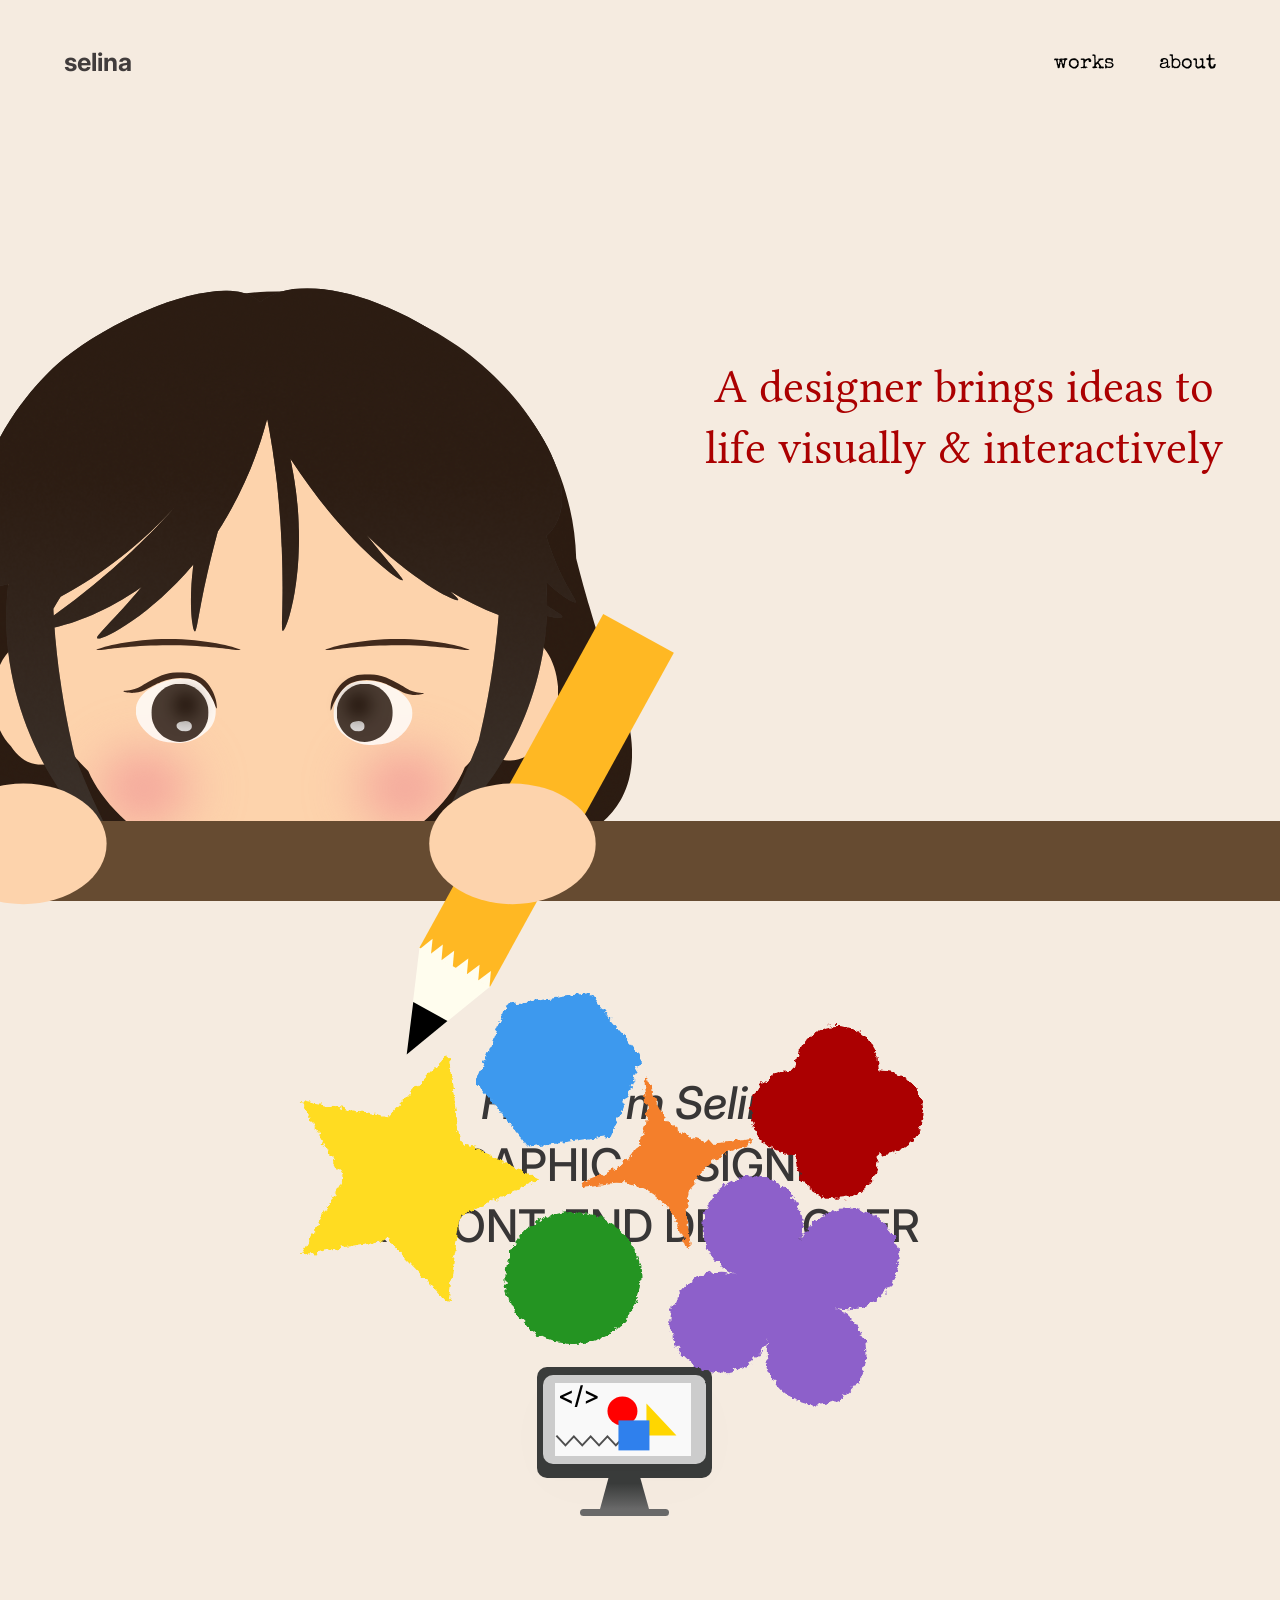
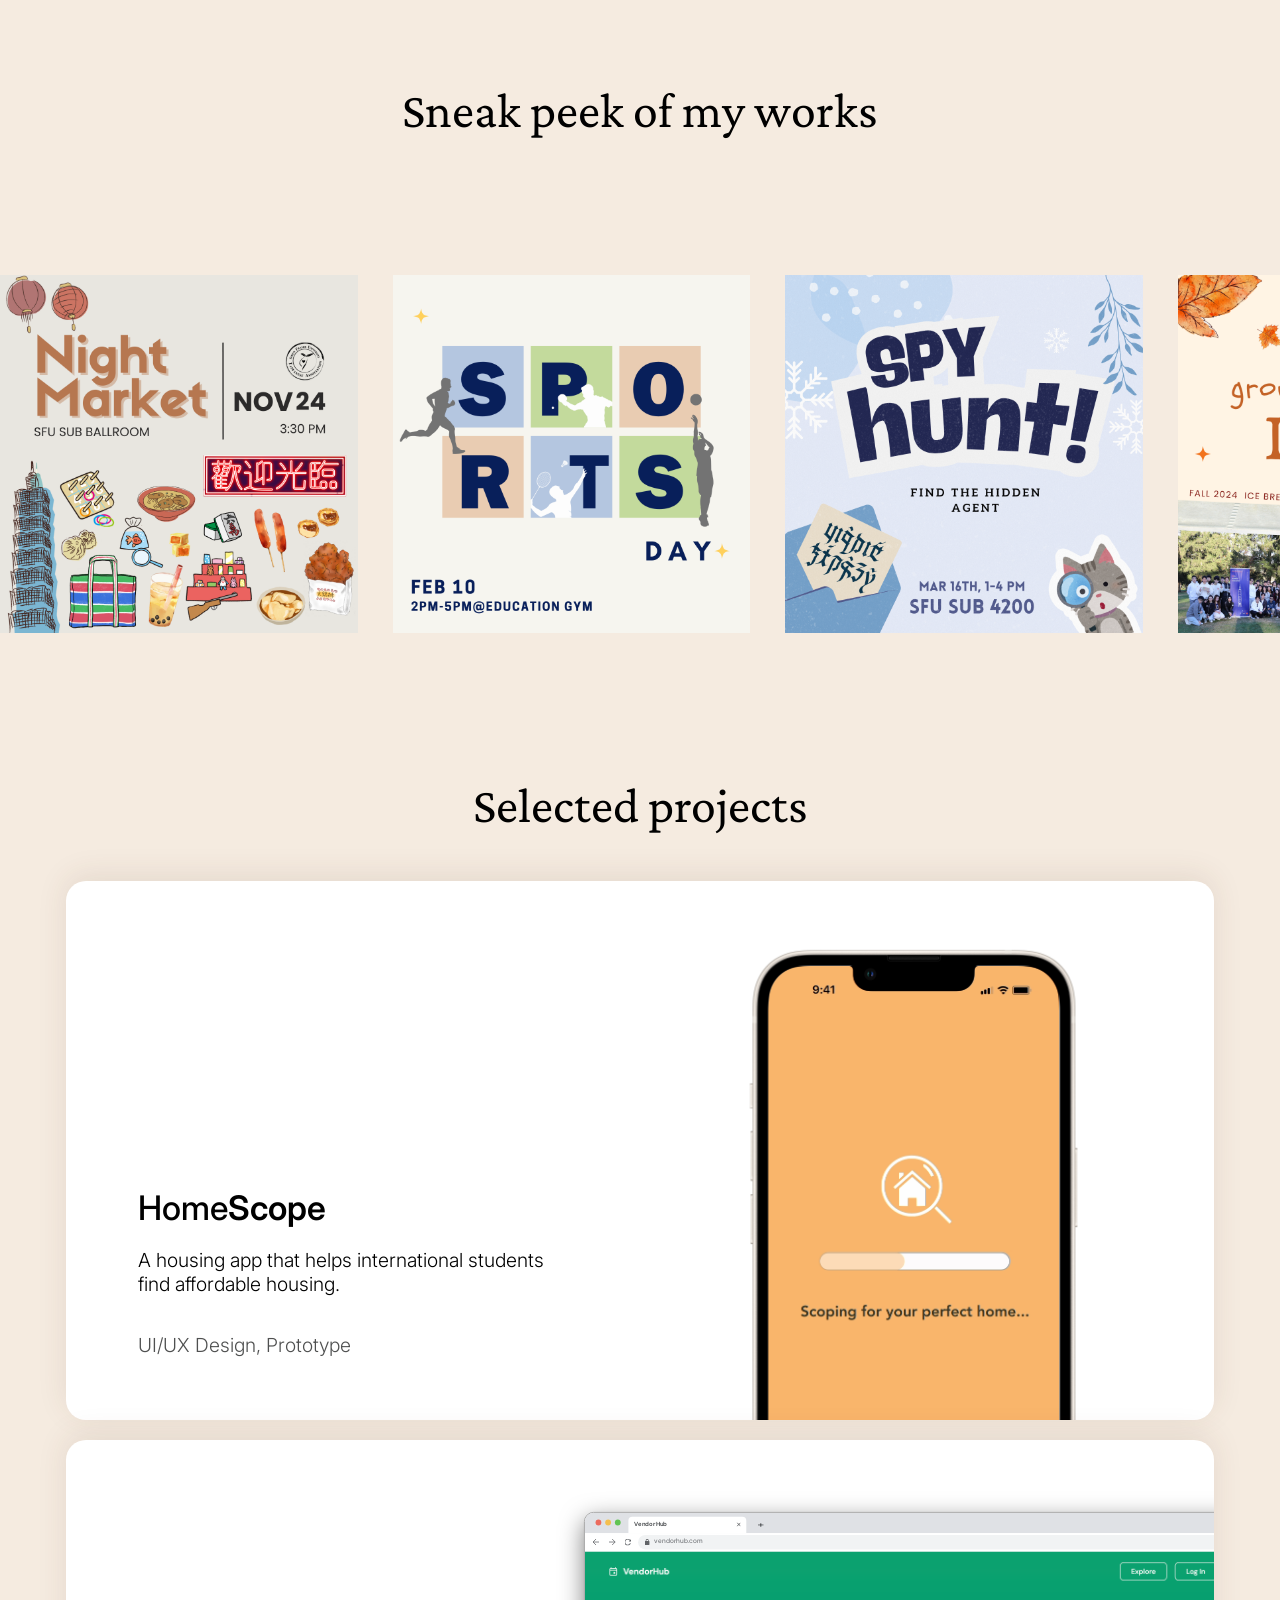
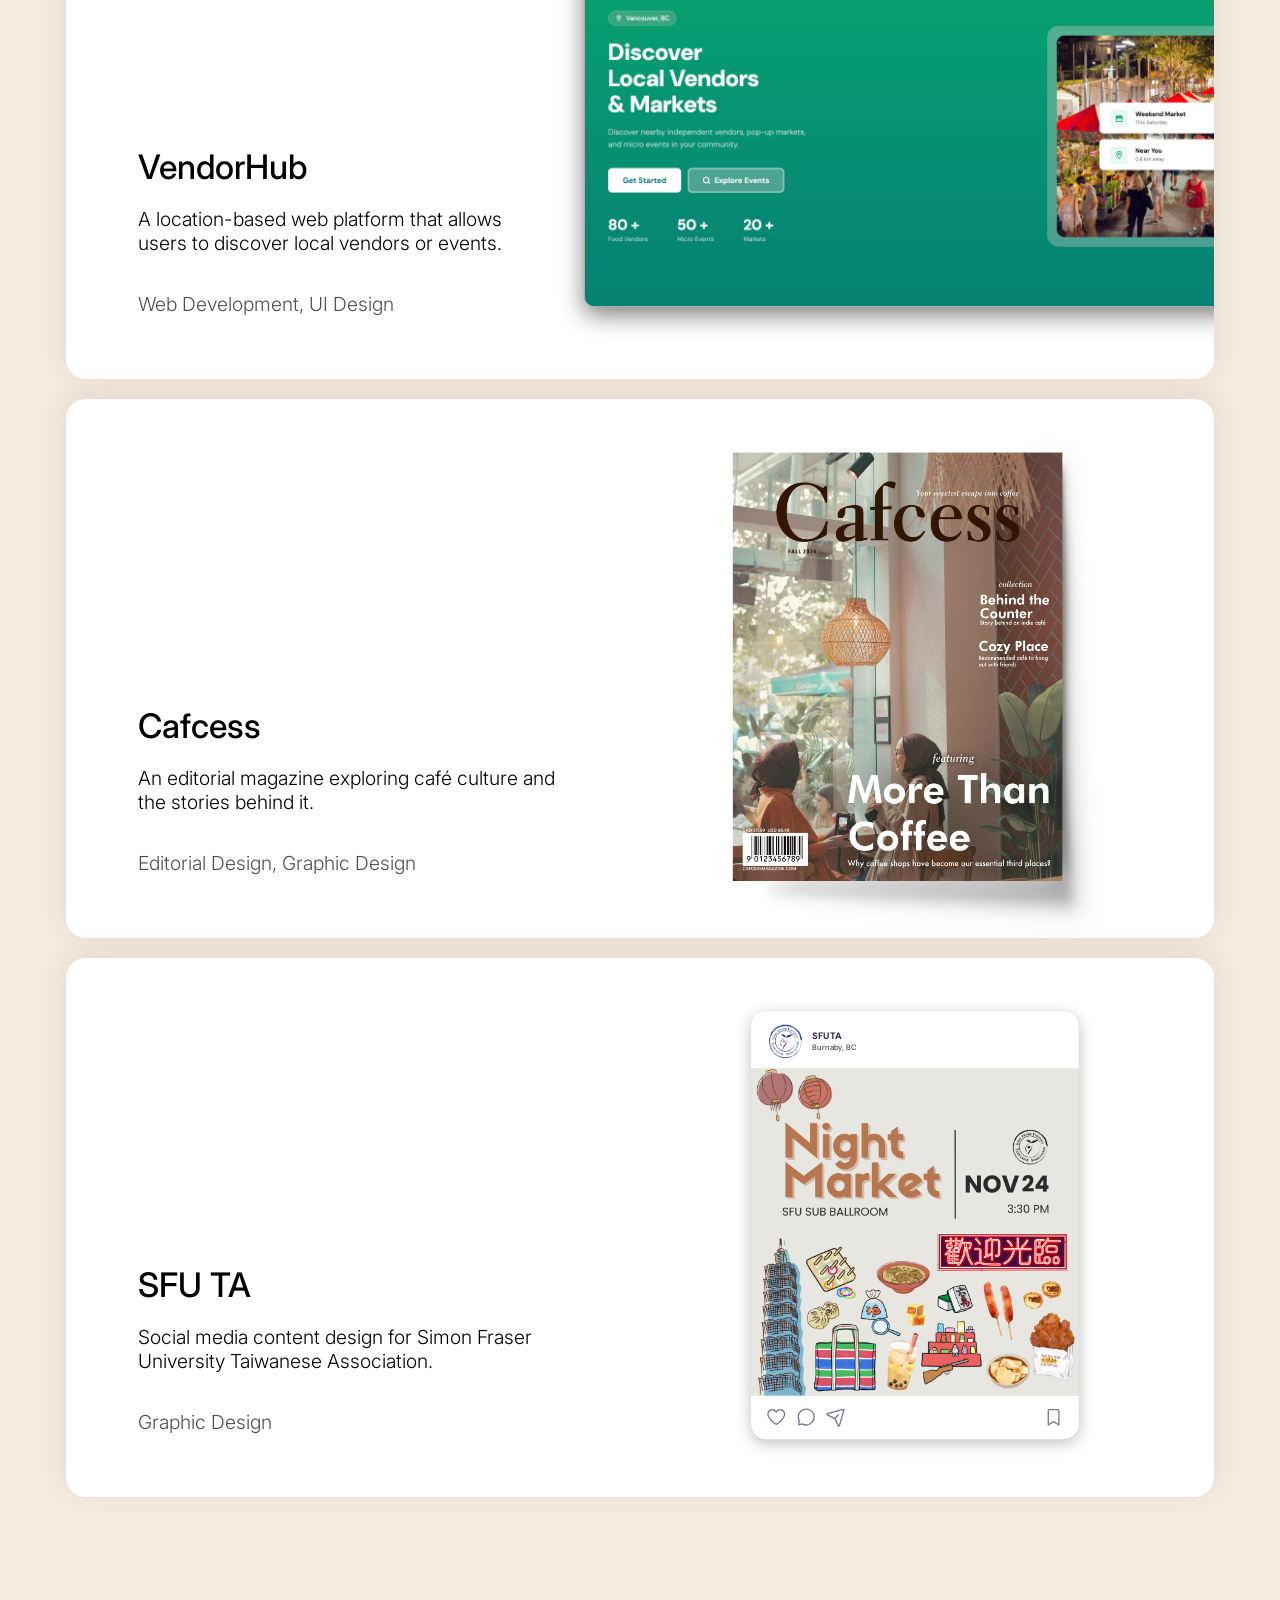
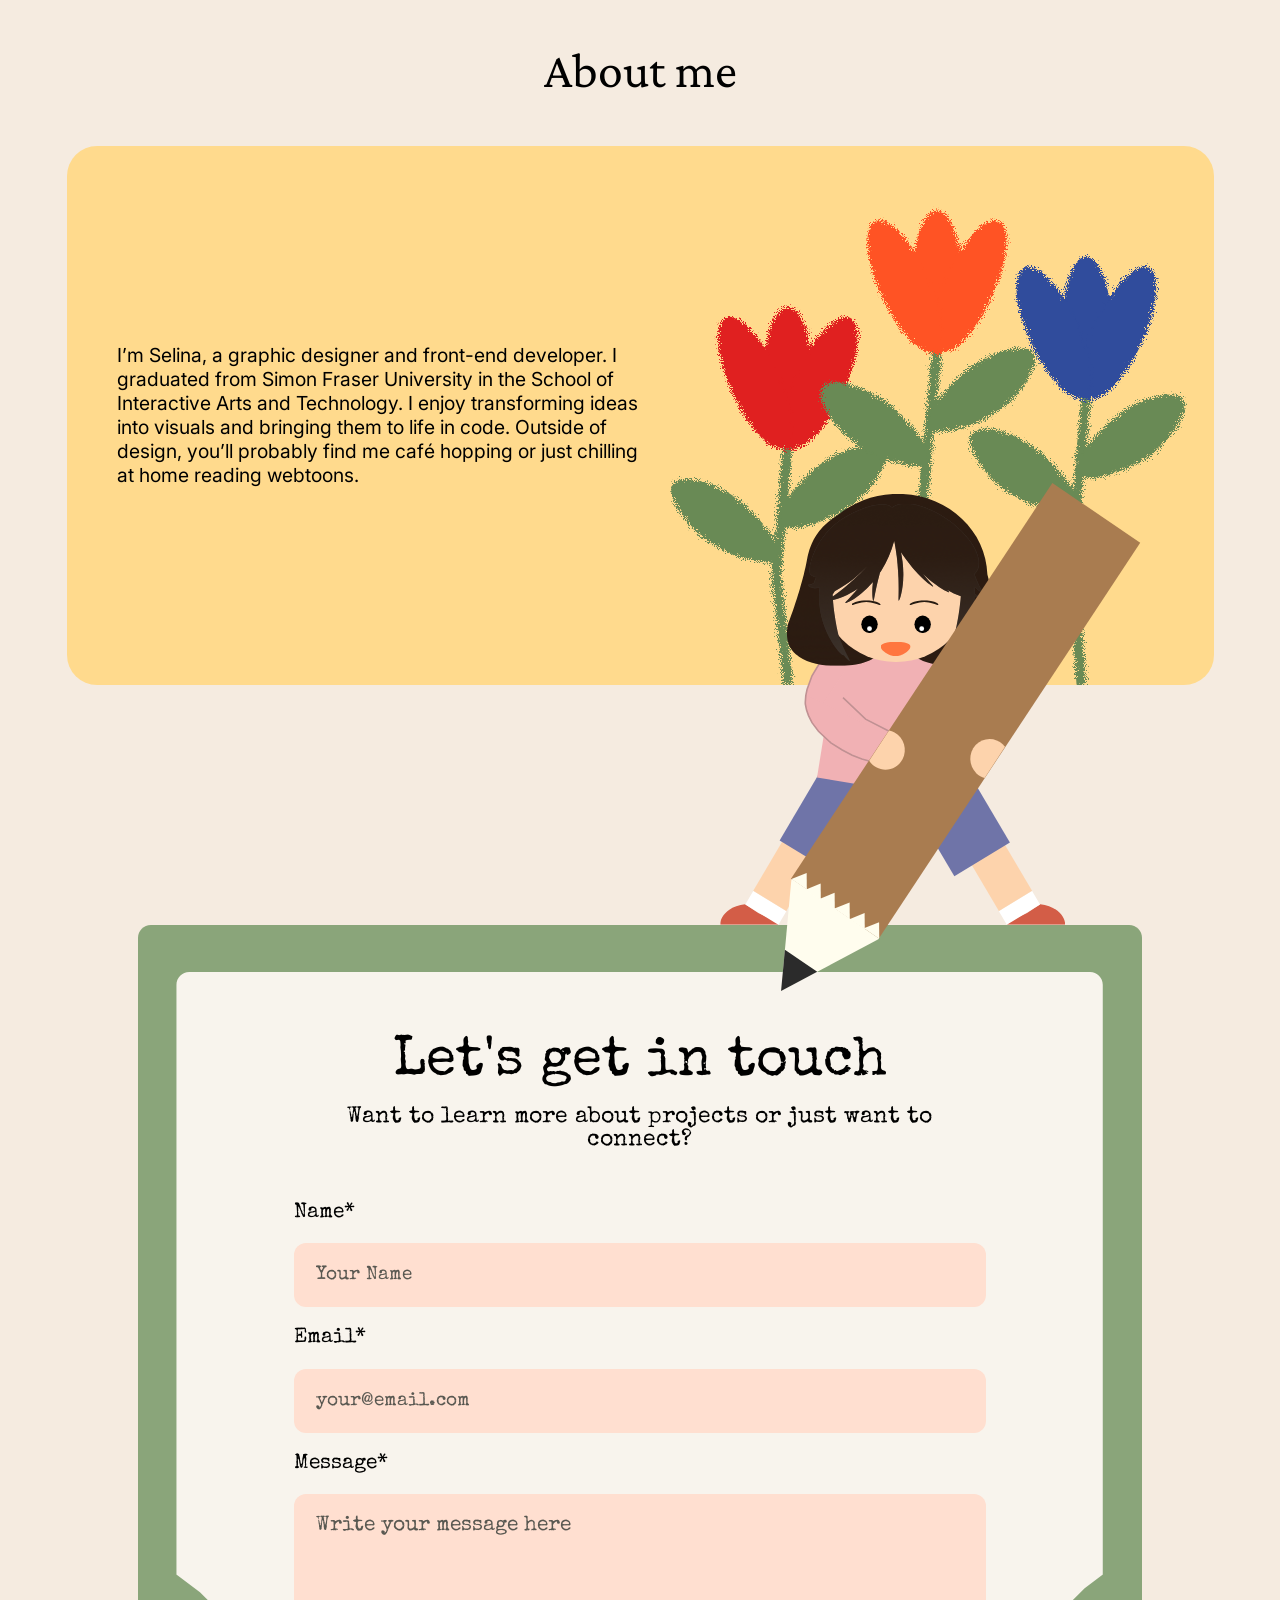
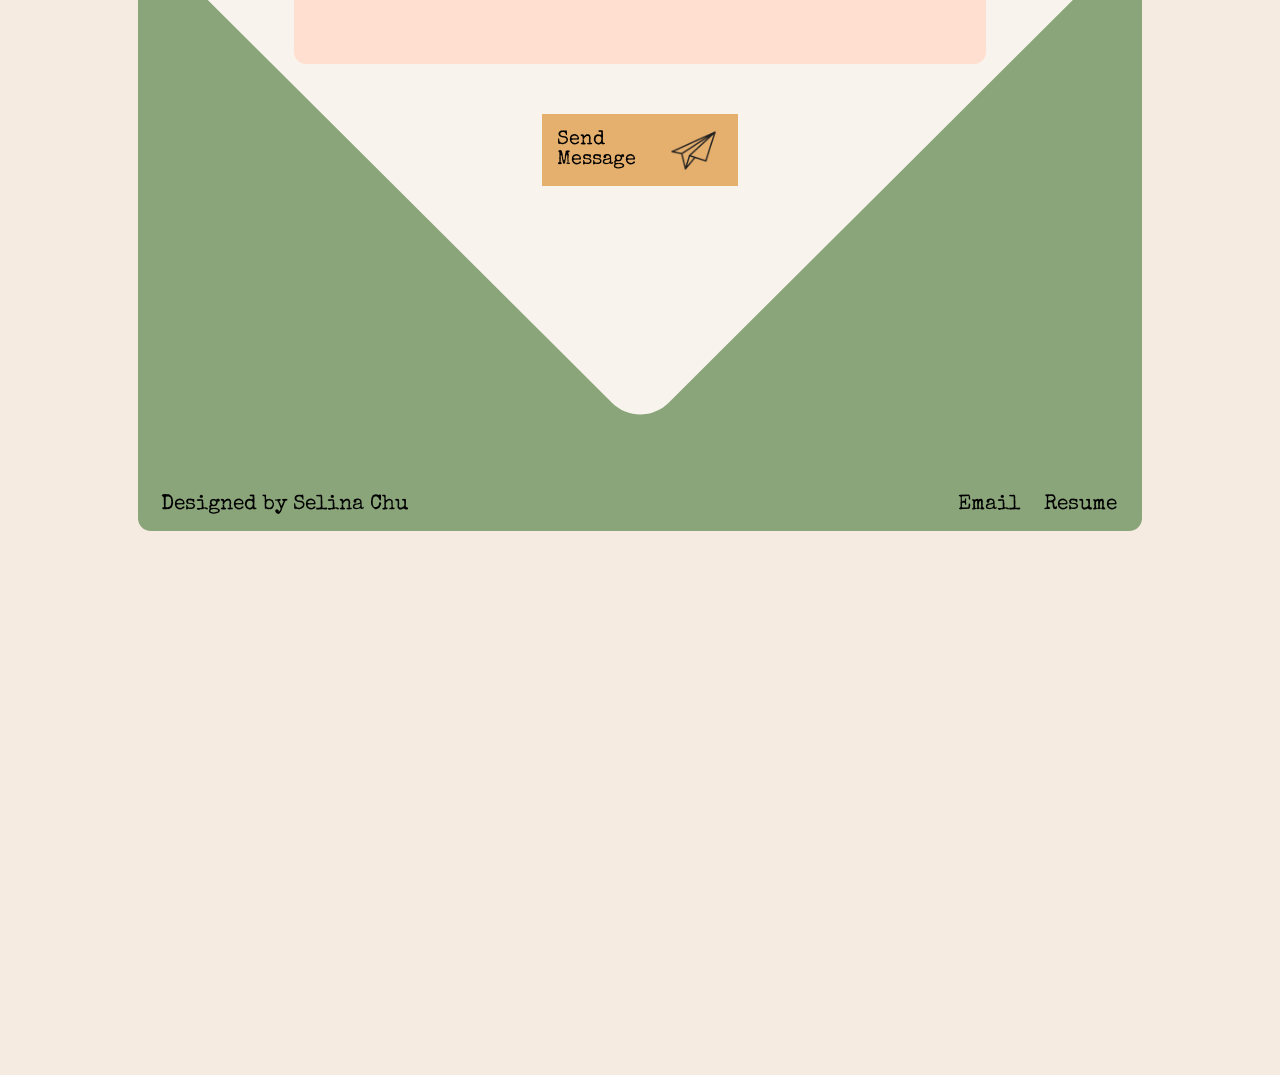
==== index.html @ 7a07f770 "Add portfolio site Co-Authored-By: Claude Opus 5.5 <noreply@anthropic.com>" ====
<!doctype html>
<html lang="en">
  <head>
    <meta charset="UTF-8" />
    <meta name="viewport" content="width=device-width, initial-scale=1" />
    <title>Selina Chu</title>
    <meta name="description" content="Portfolio of Selina Chu" />
    <link rel="preconnect" href="https://fonts.googleapis.com" />
    <link rel="preconnect" href="https://fonts.gstatic.com" crossorigin />
    <link
      href="https://fonts.googleapis.com/css2?family=Crimson+Pro:wght@400&family=DM+Sans:opsz,wght@9..40,400;9..40,600;9..40,700&family=Inter:ital,wght@0,300;0,400;0,500;0,600;0,700;0,900;1,500&family=Libertinus+Serif&family=Special+Elite&display=swap"
      rel="stylesheet"
    />
    <link rel="stylesheet" href="styles.css" />
  </head>
  <body>
    <!-- Phone menu sheet (opened by the hamburger in the header) -->
    <div
      class="menu-sheet"
      id="menu-sheet"
      role="dialog"
      aria-modal="true"
      aria-label="Menu"
    >
      <div class="menu-top">
        <a class="menu-logo" href="#home">selina</a>
        <button type="button" class="menu-close" aria-label="Close menu">
          <span></span><span></span>
        </button>
      </div>
      <nav class="menu-links" aria-label="Menu">
        <a href="#work">works</a>
        <a href="#about">about</a>
      </nav>
    </div>
    <div class="page page--bleed">
      <!-- ============ HERO ============ -->
      <section id="home" class="hero">
        <header class="site-header">
          <div class="site-header-inner">
            <a class="logo" href="#home">selina</a>
            <nav class="nav" aria-label="Primary">
              <a href="#work">works</a>
              <a href="#about">about</a>
            </nav>
            <!-- phones: hamburger → menu sheet (#menu-sheet) -->
            <button
              type="button"
              class="menu-btn"
              aria-label="Open menu"
              aria-expanded="false"
              aria-controls="menu-sheet"
            >
              <span></span><span></span><span></span>
            </button>
          </div>
        </header>

        <h1 class="hero-title">
          A designer brings ideas to life visually & interactively
        </h1>

        <!-- Hero section -->
        <div class="hero-art" aria-hidden="true">
          <!-- Girl-head (behind the table) -->
          <div class="hero-layer">
            <div class="hero-frame">
              <div class="L" style="inset: 31.59% 46.01% -1.21% -0.03%">
                <img
                  class="fill"
                  src="assets/svg/hero-hair-textured.svg"
                  alt=""
                />
              </div>
              <div class="L" style="inset: 73.59% 51.5% 11.06% 41.89%">
                <img class="fill" src="assets/svg/hero-right-ear.svg" alt="" />
              </div>
              <div class="L" style="inset: 74.17% 87.38% 10.49% 6.01%">
                <img class="fill" src="assets/svg/hero-left-ear.svg" alt="" />
              </div>
              <div class="L" style="inset: 34.28% 52.74% -3.32% 7.13%">
                <img class="fill" src="assets/svg/hero-face-blush.svg" alt="" />
              </div>
              <div class="L" style="inset: 31.24% 50.2% 1.04% 4.12%">
                <img
                  class="fill"
                  src="assets/svg/hero-bang-textured.svg"
                  alt=""
                />
              </div>
              <!-- Eyes -->
              <div class="L" style="inset: 79.11% 62.48% 12.98% 31.55%">
                <img class="fill" src="assets/svg/hero-eye-v0.svg" alt="" />
              </div>
              <div class="L" style="inset: 78.87% 77.28% 13.22% 16.75%">
                <img class="fill" src="assets/svg/hero-eye-v1.svg" alt="" />
              </div>
              <div class="L" style="inset: 74.07% 75.4% 24.56% 13.74%">
                <img class="fill" src="assets/svg/hero-eye-v2.svg" alt="" />
              </div>
              <div class="L" style="inset: 74.05% 58.19% 24.58% 30.95%">
                <img class="fill" src="assets/svg/hero-eye-v3.svg" alt="" />
              </div>
              <div class="L" style="inset: 78.38% 61.65% 17.2% 31.36%">
                <img class="fill" src="assets/svg/hero-eye-v4.svg" alt="" />
              </div>
              <div class="L" style="inset: 79.54% 63.93% 13.36% 31.83%">
                <img class="fill" src="assets/svg/hero-eye-v5.svg" alt="" />
              </div>
              <div class="L" style="inset: 79.54% 77.82% 13.36% 17.93%">
                <img class="fill" src="assets/svg/hero-eye-v6.svg" alt="" />
              </div>
              <div class="L" style="inset: 84.18% 79.06% 14.59% 19.81%">
                <img class="fill" src="assets/svg/hero-eye-v7.svg" alt="" />
              </div>
              <div class="L" style="inset: 84.18% 66.04% 14.59% 32.82%">
                <img class="fill" src="assets/svg/hero-eye-v8.svg" alt="" />
              </div>
              <div class="L" style="inset: 66.96% 57.25% 2.66% 24.17%">
                <img
                  class="fill"
                  src="assets/img/hero-eye-right-rect.png"
                  alt=""
                />
              </div>
              <div class="L" style="inset: 66.96% 70.25% 2.66% 11.16%">
                <img
                  class="fill"
                  src="assets/img/hero-eye-left-rect.png"
                  alt=""
                />
              </div>
              <div class="L" style="inset: 78.18% 77.2% 17.4% 15.81%">
                <img class="fill" src="assets/svg/hero-eye-v9.svg" alt="" />
              </div>
            </div>
          </div>
          <!-- Table: always full screen width -->
          <div class="hero-table-bar"></div>
          <!-- Hands + pencil (in front of the table, locked to the girl) -->
          <div class="hero-layer">
            <div class="hero-frame">
              <div class="L hero-hands">
                <img
                  class="fill"
                  src="assets/svg/hero-hands-pencil.svg"
                  alt=""
                />
              </div>
            </div>
          </div>
        </div>
      </section>

      <!-- ============ BIO ============ -->
      <section class="bio" aria-label="Introduction">
        <div class="bio-stage">
          <div class="L bio-computer">
            <img src="assets/svg/computer.svg" alt="" />
          </div>
          <h2 class="bio-text">
            <span class="bio-hello">Hello! I'm Selina</span>
            <!-- <span class="bio-line"
              >I am a <span class="uc">Graphic Designer</span></span
            > -->
            <span class="uc">Graphic Designer</span>
            <span class="bio-line"
              >&amp; <span class="uc">Front-end Developer</span></span
            >
          </h2>
          <div class="L bio-right" data-drift="right" aria-hidden="true">
            <img
              class="fill float-b"
              src="assets/svg/bio-right-shape.svg"
              alt=""
            />
          </div>
          <div class="L bio-left" data-drift="left" aria-hidden="true">
            <img class="float-a" src="assets/svg/bio-left-shape.svg" alt="" />
          </div>
        </div>
      </section>

      <!-- ============ SNEAK PEAK ============ -->
      <section class="sneak" aria-labelledby="sneak-title">
        <h2 id="sneak-title" class="section-title">Sneak peek of my works</h2>
        <div class="marquee">
          <div class="marquee-track">
            <ul class="marquee-group">
              <li>
                <img
                  src="assets/img/night-market.png"
                  alt="Night Market poster"
                />
              </li>
              <li>
                <img src="assets/img/sports-day.png" alt="Sports Day poster" />
              </li>
              <li>
                <img
                  src="assets/img/winter-scavenger-hunt.png"
                  alt="Winter Scavenger Hunt poster"
                />
              </li>
              <li><img src="assets/img/group-post.png" alt="Group post" /></li>
              <li><img src="assets/img/ib-recap.png" alt="IB Recap post" /></li>
              <li class="tall">
                <img src="assets/img/picnic-day.png" alt="Picnic Day poster" />
              </li>
            </ul>
            <ul class="marquee-group" aria-hidden="true">
              <li><img src="assets/img/night-market.png" alt="" /></li>
              <li><img src="assets/img/sports-day.png" alt="" /></li>
              <li><img src="assets/img/winter-scavenger-hunt.png" alt="" /></li>
              <li><img src="assets/img/group-post.png" alt="" /></li>
              <li><img src="assets/img/ib-recap.png" alt="" /></li>
              <li class="tall">
                <img src="assets/img/picnic-day.png" alt="" />
              </li>
            </ul>
          </div>
        </div>
      </section>
    </div>
    <div class="page">
      <!-- ============ SELECTED PROJECTS ============ -->
      <section id="work" class="selected" aria-labelledby="work-title">
        <div class="project-stack">
          <!-- The heading sits on top of the first card and moves with it: when the
           first card stops in the middle of the screen the heading stays right
           above it, then the 2nd–4th cards slide up over the first card. -->
          <div class="project-first">
            <h2 id="work-title" class="section-title">Selected projects</h2>

            <!-- HomeScope -->
            <article class="project r20 is-linked">
              <a
                class="card-link"
                href="homescope.html"
                aria-label="View the HomeScope case study"
              ></a>
              <div class="stage-wrap project-visual" aria-hidden="true">
                <div class="stage" style="--fw: 1188; --fh: 558">
                  <div class="L iphone mockup">
                    <img
                      class="L iphone-screen"
                      src="assets/img/homescope-screen.png"
                      alt=""
                    />
                    <img
                      class="L iphone-frame"
                      src="assets/img/iphone-homescope.png"
                      alt=""
                    />
                  </div>
                </div>
              </div>
              <div class="project-text">
                <h3>
                  <span class="w500">Home</span><span class="w600">Scope</span>
                </h3>
                <p class="desc">
                  A housing app that helps international students find
                  affordable housing.
                </p>
                <p class="tags">UI/UX Design, Prototype</p>
              </div>
            </article>
          </div>

          <!-- VendorHub -->
          <article class="project r30 is-linked">
            <a
              class="card-link"
              href="vendorhub.html"
              aria-label="Open the VendorHub case study"
            ></a>
            <div class="stage-wrap project-visual" aria-hidden="true">
              <div class="stage" style="--fw: 1188; --fh: 558">
                <div class="L browser mockup">
                  <div class="chrome-tabbar">
                    <div class="chrome-dots">
                      <i style="background: #ec6b5e"></i
                      ><i style="background: #f4bf4f"></i
                      ><i style="background: #61c453"></i>
                    </div>
                    <div class="chrome-tab">
                      <span class="chrome-tab-title">VendorHub</span>
                      <svg
                        class="chrome-tab-x"
                        viewBox="0 0 10 10"
                        aria-hidden="true"
                      >
                        <path
                          d="M1.5 1.5l7 7M8.5 1.5l-7 7"
                          stroke="#3d4043"
                          stroke-width="1.6"
                          stroke-linecap="round"
                        />
                      </svg>
                    </div>
                    <img
                      class="chrome-plus"
                      src="assets/svg/chrome-plus.svg"
                      alt=""
                    />
                    <img
                      class="chrome-chevron"
                      src="assets/svg/chrome-chevron.svg"
                      alt=""
                    />
                  </div>
                  <div class="chrome-nav">
                    <img
                      class="ci ci-back"
                      src="assets/svg/chrome-back.svg"
                      alt=""
                    />
                    <img
                      class="ci ci-forward"
                      src="assets/svg/chrome-back.svg"
                      alt=""
                      style="transform: translateY(-50%) scaleX(-1)"
                    />
                    <img
                      class="ci ci-reload"
                      src="assets/svg/chrome-refresh.svg"
                      alt=""
                    />
                    <div class="chrome-search">
                      <img
                        class="ci ci-lock"
                        src="assets/svg/chrome-padlock.svg"
                        alt=""
                      />
                      <span class="chrome-url">vendorhub.com</span>
                      <img
                        class="ci ci-share"
                        src="assets/svg/chrome-share.svg"
                        alt=""
                      />
                      <img
                        class="ci ci-star"
                        src="assets/svg/chrome-star.svg"
                        alt=""
                      />
                    </div>
                    <img
                      class="ci ci-ext"
                      src="assets/svg/chrome-extension.svg"
                      alt=""
                    />
                    <img
                      class="ci ci-toggle"
                      src="assets/svg/chrome-toggle.svg"
                      alt=""
                    />
                    <img
                      class="ci ci-more"
                      src="assets/svg/chrome-more.svg"
                      alt=""
                    />
                  </div>
                  <div class="chrome-shadow"></div>
                  <div class="browser-screen">
                    <img src="assets/img/vendorhub-screen.png" alt="" />
                  </div>
                </div>
              </div>
            </div>
            <div class="project-text">
              <h3 class="w500">VendorHub</h3>
              <p class="desc">
                A location-based web platform that allows users to discover
                local vendors or events.
              </p>
              <p class="tags">Web Development, UI Design</p>
            </div>
          </article>

          <!-- Cafcess -->
          <article class="project r20 is-linked">
            <a
              class="card-link"
              href="cafcess.html"
              aria-label="Open the Cafcess case study"
            ></a>
            <div class="stage-wrap project-visual" aria-hidden="true">
              <div class="stage" style="--fw: 1188; --fh: 558">
                <div class="L magazine-wrap mockup">
                  <div class="magazine">
                    <img
                      class="L mag-shadow"
                      src="assets/img/cafcess-shadow.png"
                      alt=""
                    />
                    <img
                      class="L mag-body"
                      src="assets/img/cafcess-body.png"
                      alt=""
                    />
                    <div class="L mag-cover-wrap">
                      <img
                        class="mag-cover"
                        src="assets/img/cafcess-cover.png"
                        alt=""
                      />
                    </div>
                  </div>
                </div>
              </div>
            </div>
            <div class="project-text">
              <h3 class="w500">Cafcess</h3>
              <p class="desc">
                An editorial magazine exploring café culture and the stories
                behind it.
              </p>
              <p class="tags">Editorial Design, Graphic Design</p>
            </div>
          </article>

          <!-- SFU TA -->
          <article class="project r30 is-linked">
            <a
              class="card-link"
              href="sfuta.html"
              aria-label="Open the SFU TA case study"
            ></a>
            <div class="stage-wrap project-visual" aria-hidden="true">
              <div class="stage" style="--fw: 1188; --fh: 558">
                <div class="L insta mockup">
                  <div class="insta-top">
                    <img
                      class="insta-logo"
                      src="assets/img/sfuta-logo.png"
                      alt=""
                    />
                    <span class="insta-name">SFUTA</span>
                    <span class="insta-loc">Burnaby, BC</span>
                  </div>
                  <img
                    class="insta-post"
                    src="assets/img/night-market.png"
                    alt=""
                  />
                  <div class="insta-bottom">
                    <div class="insta-actions">
                      <img src="assets/svg/ig-heart.svg" alt="" />
                      <img src="assets/svg/ig-chat.svg" alt="" />
                      <img src="assets/svg/ig-send.svg" alt="" />
                    </div>
                    <img src="assets/svg/ig-bookmark.svg" alt="" />
                  </div>
                </div>
              </div>
            </div>
            <div class="project-text">
              <h3 class="w500">SFU TA</h3>
              <p class="desc">
                Social media content design for Simon Fraser University
                Taiwanese Association.
              </p>
              <p class="tags">Graphic Design</p>
            </div>
          </article>
        </div>
      </section>

      <!-- ============ ABOUT ME ============ -->
      <section id="about" class="about" aria-labelledby="about-title">
        <h2 id="about-title" class="section-title">About me</h2>
        <!-- One card at every size: the card resizes; flowers + girl are drawn on a 1187×905
         art box (card = top 558px) and scaled/anchored by JS (--as/--ax/--ay). -->
        <div class="about-block">
          <!-- yellow About me card -->
          <div class="about-card">
            <p class="about-text">
              I’m Selina, a graphic designer and front-end developer. I
              graduated from Simon Fraser University in the School of
              Interactive Arts and Technology. I enjoy transforming ideas into
              visuals and bringing them to life in code. Outside of design,
              you’ll probably find me café hopping or just chilling at home
              reading webtoons.
            </p>
            <div class="about-art" aria-hidden="true">
              <div class="flowers">
                <div
                  class="flower"
                  style="
                    width: 250.814px;
                    height: 391.673px;
                    margin-right: -96px;
                  "
                >
                  <img
                    style="inset: -1.66% 0 -1.79% 0"
                    src="assets/svg/flower-red.svg"
                    alt=""
                  />
                </div>
                <div
                  class="flower"
                  style="
                    width: 250.815px;
                    height: 491.431px;
                    margin-right: -96px;
                  "
                >
                  <img
                    style="inset: -1.32% 0 -1.37% 0"
                    src="assets/svg/flower-orange.svg"
                    alt=""
                  />
                </div>
                <div class="flower" style="width: 250.816px; height: 443.421px">
                  <img
                    style="inset: -1.47% 0 -1.54% 0"
                    src="assets/svg/flower-blue.svg"
                    alt=""
                  />
                </div>
              </div>
            </div>
          </div>
          <!-- girl w/ pencil (in front of the card, same relative position) -->
          <div class="about-art about-girl-layer" aria-hidden="true">
            <div class="girl">
              <img
                class="L"
                style="
                  left: 869.82px;
                  top: 639.02px;
                  width: 162.892px;
                  height: 166.998px;
                "
                src="assets/svg/girl-right-leg.svg"
                alt=""
              />
              <img
                class="L"
                style="
                  left: 676px;
                  top: 636.93px;
                  width: 167.319px;
                  height: 169.091px;
                "
                src="assets/svg/girl-left-leg.svg"
                alt=""
              />
              <img
                class="L"
                style="
                  left: 749.52px;
                  top: 465.81px;
                  width: 189.752px;
                  height: 201.423px;
                "
                src="assets/svg/girl-shirt.svg"
                alt=""
              />
              <!-- face -->
              <div class="L" style="inset: 39.77% 18.28% 40.56% 62.76%">
                <img
                  class="fill"
                  src="assets/svg/girl-hair-textured.svg"
                  alt=""
                />
              </div>
              <img
                class="L"
                style="left: 779px; top: 375px; width: 158px; height: 159px"
                src="assets/svg/girl-face.svg"
                alt=""
              />
              <div class="L" style="inset: 40.83% 20.14% 41.14% 64.62%">
                <img
                  class="fill"
                  src="assets/svg/girl-bang-textured.svg"
                  alt=""
                />
              </div>
              <img
                class="L"
                style="left: 812px; top: 470px; width: 90px; height: 34px"
                src="assets/svg/girl-eyes.svg"
                alt=""
              />
              <div class="L" style="inset: 56.67% 26.45% 41.67% 70.94%">
                <img class="fill" src="assets/svg/girl-mouth.svg" alt="" />
              </div>
              <!-- pencil -->
              <div
                class="L pencil-box"
                style="
                  left: 749.51px;
                  top: 349px;
                  width: 361.055px;
                  height: 471.081px;
                "
              >
                <div class="pencil-tilt"><div class="pencil-body"></div></div>
              </div>
              <div
                class="L pencil-box"
                style="
                  left: 693.52px;
                  top: 746.68px;
                  width: 154.546px;
                  height: 158.489px;
                "
              >
                <div class="pencil-tilt">
                  <img
                    style="display: block; width: 109.683px; height: 115.931px"
                    src="assets/svg/pencil-front.svg"
                    alt=""
                  />
                </div>
              </div>
              <img
                class="L"
                style="
                  left: 828.99px;
                  top: 602.43px;
                  width: 147.257px;
                  height: 53.561px;
                "
                src="assets/svg/girl-hand.svg"
                alt=""
              />
            </div>
          </div>
        </div>
      </section>

      <!-- ============ CONTACT ============ -->
      <section id="contact" class="contact" aria-labelledby="contact-title">
        <img
          class="envelope"
          src="assets/svg/envelope.svg"
          alt=""
          aria-hidden="true"
        />
        <div class="contact-inner">
          <div class="contact-head">
            <h2 id="contact-title">Let's get in touch</h2>
            <p>Want to learn more about projects or just want to connect?</p>
          </div>
          <!-- Messages are delivered to selinachu456@gmail.com via FormSubmit (formsubmit.co).
           The very first submission sends an activation email to that inbox — click "Activate Form" once. -->
          <form
            class="contact-form"
            id="contact-form"
            action="https://formsubmit.co/selinachu456@gmail.com"
            method="POST"
            novalidate
          >
            <input
              type="hidden"
              name="_subject"
              value="New message from your portfolio"
            />
            <input type="hidden" name="_template" value="table" />
            <input type="hidden" name="_captcha" value="false" />
            <input
              type="text"
              name="_honey"
              class="hp"
              tabindex="-1"
              autocomplete="off"
              aria-hidden="true"
            />
            <label for="cf-name">Name*</label>
            <input
              id="cf-name"
              name="name"
              type="text"
              placeholder="Your Name"
              autocomplete="name"
              required
            />
            <label for="cf-email">Email*</label>
            <input
              id="cf-email"
              name="email"
              type="email"
              placeholder="your@email.com"
              autocomplete="email"
              required
            />
            <label for="cf-message">Message*</label>
            <textarea
              id="cf-message"
              name="message"
              placeholder="Write your message here"
              required
            ></textarea>
            <p class="form-status" role="status" aria-live="polite"></p>
            <button type="submit" class="send-btn">
              <span>Send Message</span>
              <img src="assets/img/send-icon.png" alt="" />
            </button>
          </form>
        </div>
        <footer class="site-footer">
          <p>Designed by Selina Chu</p>
          <div class="footer-links">
            <button
              type="button"
              class="copy-email"
              data-email="selinachu456@gmail.com"
              aria-describedby="copy-tip"
            >
              Email
              <span
                class="copy-tip"
                id="copy-tip"
                role="status"
                aria-live="polite"
                >copy email</span
              >
            </button>
            <a href="#" target="_blank" rel="noopener">Resume</a>
          </div>
        </footer>
      </section>
    </div>

    <!-- ============ SHAPES BOTTOM (Matter.js physics) — full screen width ============ -->
    <section
      class="shapes-drop"
      id="shapes-drop"
      aria-label="THANKS FOR DROPPING BY!"
    >
      <p class="sr-only">THANKS FOR DROPPING BY!</p>
      <p class="thanks-static" aria-hidden="true">THANKS FOR DROPPING BY!</p>
      <img
        class="shapes-static"
        src="assets/svg/shapes-bottom.svg"
        alt=""
        aria-hidden="true"
      />
    </section>

    <script src="vendor/decomp.min.js"></script>
    <script src="vendor/matter.min.js"></script>
    <script src="js/main.js"></script>
    <script src="js/shapes-physics.js"></script>
  </body>
</html>
---- styles.css ----
/* =========================================================
   Selina Chu — Portfolio home page

   Units: rem everywhere (1rem = 16px at the browser's default text size),
   except
   • illustrations drawn in fixed artwork coordinates and scaled as one picture by JS
     (hero girl, bio shapes, card mockups, About-me girl, falling shapes) –
     they stay px so their parts never drift apart;
   • 1–2px hairlines (borders, outlines).

   Breakpoints (rem, so they follow the browser's text size; js/main.js uses the same):
     Phone    ≤ 37.4375rem  (~320–599px)
     Tablet   37.5–63.9375rem (~600–1023px)
     Desktop  ≥ 64rem        (1024px and up)
   ========================================================= */

:root {
  --bg: #f5ebe0;
  --ink: #000;
  --ink-soft: #383636;
  --muted: #4f5050;
  --logo: #413c3c;
  --accent-red: #ab0001;
  --card: #fff;
  --about-yellow: #ffda8d;
  --input-bg: #ffdfd0;
  --placeholder: #595851;
  --button: #e5af6e;

  --font-sans: "Inter", system-ui, -apple-system, "Segoe UI", sans-serif;
  --font-type: "Special Elite", "Courier New", monospace;
  --font-title: "Crimson Pro", Georgia, serif;
  --font-serif: "Libertinus Serif", Georgia, serif;
  --font-ui: "DM Sans", var(--font-sans);

  --page-max: 80rem;
  /* one gap between every home section: intro → sneak peek → selected projects →
     about me, and contact → thanks (desktop 144px at 1280, tablet 7rem, phone 5.5rem) */
  --section-gap: clamp(7rem, 11.25vw, 9rem);
  /* same heading → content gap for Sneak peek, Selected projects and About me */
  --heading-gap: clamp(2.5rem, 3.75vw, 3rem); /* desktop 48px at 1280; tablet 2.5rem, phone 2rem */
}

*,
*::before,
*::after {
  box-sizing: border-box;
}

html {
  scroll-behavior: smooth;
}
@media (prefers-reduced-motion: reduce) {
  html {
    scroll-behavior: auto;
  }
}

body {
  margin: 0;
  background: var(--bg);
  color: var(--ink);
  font-family: var(--font-sans);
  -webkit-font-smoothing: antialiased;
  overflow-x: clip;
}

img {
  display: block;
  max-width: none;
}
a {
  color: inherit;
}
h1,
h2,
h3,
h4,
p {
  margin: 0;
}
ul {
  margin: 0;
  padding: 0;
  list-style: none;
}

.page {
  position: relative;
  max-width: var(--page-max);
  margin: 0 auto;
  overflow-x: clip;
}
/* hero, bio and sneak peek span the full screen width */
.page--bleed {
  max-width: none;
}

/* ---------- Scaled "stage" helper ----------
   Illustration-heavy blocks are authored at design size (px) inside
   .stage and scaled to the wrapper width by JS (--s). --x/--y crop. */
.stage-wrap {
  --x: 0;
  --y: 0;
  position: relative;
  width: 100%;
  aspect-ratio: var(--w) / var(--h);
}
.stage {
  position: absolute;
  left: 0;
  top: 0;
  width: calc(var(--fw) * 1px);
  height: calc(var(--fh) * 1px);
  transform-origin: 0 0;
  transform: scale(var(--s, 1))
    translate(calc(var(--x) * -1px), calc(var(--y) * -1px));
}
.L {
  position: absolute;
}
.fill {
  position: absolute;
  inset: 0;
  width: 100%;
  height: 100%;
}

.section-title {
  font-family: var(--font-title);
  font-weight: 400;
  font-size: clamp(2.125rem, 3.9vw, 3.125rem);
  line-height: normal;
  text-align: center;
  white-space: nowrap;
}

/* =================== HERO =================== */
/* Full-screen hero. JS sets --hs (scale), --hx/--hy (offset of the artwork
   origin) so the table's bottom edge sits on the screen's bottom edge. */
.hero {
  --hs: 1;
  --hx: 0px;
  --hy: 0px;
  --hgx: var(--hx);
  position: relative;
  z-index: 3;
  height: 100vh;
  height: 100svh;
  min-height: 32.5rem;
  overflow-x: clip;
}

.site-header {
  position: absolute;
  z-index: 5;
  left: 0;
  right: 0;
  top: 0;
}
.site-header-inner {
  max-width: var(--page-max);
  margin: 0 auto;
  height: 5.625rem;
  padding: 2.5625rem 4.1875rem 0 4rem; /* 'selina' at x 64, aligned with the case-study '←back' text */
  display: flex;
  justify-content: space-between;
  align-items: flex-start;
}
.site-header-inner {
  justify-content: flex-end;
}
/* 'selina': its left edge scales with the screen (64px of 1280 = 5vw),
   aligned with the case-study '←back' text; the nav stays in the centred frame */
.logo {
  position: absolute;
  left: 5vw;
  top: 2.5625rem;
  font-weight: 700;
  font-size: 1.5625rem;
  color: var(--logo);
  text-decoration: none;
  line-height: normal;
  padding-top: 0.375rem;
}
/* nav: mirrors 'selina' — its RIGHT edge sits 5vw from the screen's right edge */
.nav {
  position: absolute;
  right: 5vw;
  top: 2.5625rem;
  display: flex;
  gap: 2.8125rem;
  padding-top: 0.83688rem;
  font-family: var(--font-type);
  font-size: 1.25rem;
}
.nav a {
  text-decoration: none;
  position: relative;
}
.nav a::after {
  content: "";
  position: absolute;
  left: 0;
  right: 0;
  bottom: -0.1875rem;
  height: 1.5px;
  background: currentColor;
  transform: scaleX(0);
  transform-origin: left;
  transition: transform 0.25s ease;
}
.nav a:hover::after,
.nav a:focus-visible::after {
  transform: scaleX(1);
}

.hero-title {
  position: absolute;
  z-index: 4;
  left: calc(var(--hx) + 694.5px * var(--hs));
  top: calc(var(--hy) + 317px * var(--hs));
  width: calc(513px * var(--hs));
  font-family: var(--font-serif);
  font-weight: 400;
  font-size: calc(45px * var(--hs));
  line-height: 1.303;
  color: var(--accent-red);
  text-align: center;
}
.hero-art {
  position: absolute;
  inset: 0;
  pointer-events: none;
}
.hero-layer {
  position: absolute;
  left: var(
    --hgx
  ); /* girl + hands: shifted left of the headline's frame for breathing room */
  top: var(--hy);
  width: 1280px;
  height: 1010px;
  transform-origin: 0 0;
  transform: scale(var(--hs));
}
.hero-frame {
  position: absolute;
  left: 1px;
  top: 5px;
  width: 1279px;
  height: 787px;
}
/* table bar: artwork y 763→839, stretched to the full screen width */
.hero-table-bar {
  position: absolute;
  left: 0;
  right: 0;
  top: calc(var(--hy) + 763px * var(--hs));
  height: calc(76px * var(--hs) + 1px);
  background: #664b31;
}
.hero-hands {
  left: -1px;
  top: 556px;
  width: 1280px;
  height: 448.092px;
}

/* =================== BIO =================== */
/* Full width. The 1280×685 artwork is scaled (--s) and centred (--bx);
   the shape groups can drift past it to float at the screen edges. */
.bio {
  --s: 1;
  --bx: 0px;
  position: relative;
  z-index: 1;
  /* ends at the computer's bottom edge (stage 638 of 685), so the gap to
     "Sneak peek of my works" is the same section gap as everywhere else */
  height: calc(638px * var(--s));
  overflow-x: clip;
}
.bio-stage {
  position: absolute;
  left: var(--bx);
  top: 0;
  width: 1280px;
  height: 685px;
  transform-origin: 0 0;
  transform: scale(var(--s));
}
.bio-computer {
  left: 537px;
  top: 467px;
  width: 175px;
  height: 149px;
}
.bio-computer img {
  position: absolute;
  left: -50px;
  top: -30px;
  width: 275px;
  height: 201px;
}
.bio-text {
  position: absolute;
  left: calc(50% - 0.5px);
  top: 175px;
  transform: translateX(-50%);
  width: max(605px, calc(min(21.25rem, 100vw - 2.5rem) / var(--s, 1))); /* never wider than a small phone */
  font-weight: 500;
  font-size: max(45px, calc(min(1.25rem, 5.6vw) / var(--s, 1))); /* a touch smaller below ~360px */
  line-height: 1.236;
  color: var(--ink-soft);
  text-align: center;
}
.bio-text > span {
  display: block;
  margin-bottom: 6px;
}
.bio-hello {
  font-style: italic;
}
.uc {
  text-transform: uppercase;
}
.bio-right {
  left: 537px;
  top: 55px;
  width: 428.476px;
  height: 487.374px;
  will-change: transform;
}
.bio-left {
  left: -32px;
  top: 35px;
  width: 672px;
  height: 455px;
  will-change: transform;
}
.bio-left img {
  position: absolute;
  left: 0;
  top: 0;
  width: 677.515px;
  height: 455px;
}
.float-a {
  animation: float 6s ease-in-out infinite;
}
.float-b {
  animation: float 7s ease-in-out -2s infinite reverse;
}
@keyframes float {
  0%,
  100% {
    transform: translateY(0) rotate(0deg);
  }
  50% {
    transform: translateY(-1rem) rotate(2deg);
  }
}

/* =================== SNEAK PEAK =================== */
.sneak {
  /* tiles scale with the page like the rest of the content: 357.5px at 1280px
     wide (27.93vw), never bigger than at 1280, 144px min on phones */
  --tile: clamp(9rem, 27.93vw, 22.34375rem);
  --gap: clamp(0.75rem, 2.75vw, 2.2rem);
  margin-top: calc(var(--section-gap) - 1.125rem); /* + padding = one section gap */
  padding-top: 1.125rem;
  display: flex;
  flex-direction: column;
  align-items: center;
  gap: var(--heading-gap); /* same heading → content gap as Selected projects / About me */
}
.marquee {
  width: 100%;
  overflow: hidden;
}
.marquee-track {
  display: flex;
  width: max-content;
  animation: marquee 45s linear infinite;
}
.marquee:hover .marquee-track {
  animation-play-state: paused;
}
.marquee-group {
  display: flex;
  align-items: flex-end;
  gap: var(--gap);
  padding-right: var(--gap);
}
.marquee-group li {
  width: var(--tile);
  height: var(--tile);
  flex: none;
}
.marquee-group li.tall {
  height: calc(var(--tile) * 1.25);
}
.marquee-group img {
  width: 100%;
  height: 100%;
  object-fit: cover;
}
@keyframes marquee {
  to {
    transform: translateX(-50%);
  }
}

/* =================== SELECTED PROJECTS =================== */
.selected {
  margin: var(--section-gap) auto 0;
  max-width: 74.25rem;
  display: flex;
  flex-direction: column;
  align-items: center;
  gap: var(--heading-gap);
}
.project-stack {
  width: 100%;
  display: flex;
  flex-direction: column;
  gap: 1.25rem; /* cards follow each other closely; the next one is visible below */
}
/* Heading + first card = one sticky block (the heading stays on top of the first
   card); cards 2–4 stop over the first card. Tops are set by JS. */
.project-first {
  position: sticky;
  top: var(--stick-top, 1.25rem);
  display: flex;
  flex-direction: column;
  align-items: center;
  gap: var(--heading-gap);
}
.project-first > .project {
  position: relative;
  top: auto;
}
/* Stacked cards: each one sticks, the next slides up over it (JS adds the
   depth scale/dim of the cards underneath and sets --stick-top). */
.project {
  position: sticky;
  top: var(--stick-top, 5.625rem);
  width: 100%;
  background: var(--card);
  overflow: hidden;
  transform-origin: 50% 0;
  box-shadow: 0 -0.375rem 1.875rem rgba(84, 60, 35, 0.1);
  will-change: transform;
}
.project.r20 {
  border-radius: 1.25rem;
}
/* whole card is a link to its case study */
.card-link {
  position: absolute;
  inset: 0;
  z-index: 5;
  border-radius: inherit;
}
.project.is-linked {
  cursor: pointer;
}

/* Card hover: the mockup lifts off the card.
   (Uses the individual translate/rotate properties so it stacks on top of the
   mockups' own transforms and the card-stack scale.) */
.mockup {
  transition:
    translate 0.45s cubic-bezier(0.2, 0.8, 0.2, 1),
    rotate 0.45s cubic-bezier(0.2, 0.8, 0.2, 1),
    filter 0.45s ease;
}
.project:hover .mockup,
.project:focus-within .mockup {
  translate: 0 -0.875rem;
  rotate: -1.5deg;
  filter: drop-shadow(0 1.375rem 1.625rem rgba(84, 60, 35, 0.28));
}
.project:hover .magazine-wrap.mockup {
  rotate: 1.5deg;
}
@media (prefers-reduced-motion: reduce) {
  .mockup {
    transition: none;
  }
}
.project.r30 {
  border-radius: 1.25rem; /* all project cards use 20px corners */
}
.project-visual {
  --w: 1188;
  --h: 558;
  overflow: hidden;
}

.project-text {
  position: absolute;
  left: 6.31%;
  top: 56.81%;
  width: 36.36%;
  display: flex;
  flex-direction: column;
  gap: calc(1.25rem * var(--s, 1));
  line-height: normal;
}
.project-text h3 {
  font-size: max(1.25rem, calc(2.1875rem * var(--s, 1)));
  font-weight: 500;
}
.project-text .desc {
  font-size: max(0.8125rem, calc(1.25rem * var(--s, 1)));
  font-weight: 300;
  min-height: 3.4em;
}
.project-text .tags {
  font-size: max(0.8125rem, calc(1.25rem * var(--s, 1)));
  font-weight: 300;
  color: var(--muted);
}
.w500 {
  font-weight: 500;
}
.w600 {
  font-weight: 600;
}

/* HomeScope — iPhone mockup */
.iphone {
  left: 726px;
  top: 88px;
  width: 302px;
  height: 653px;
}
.iphone-frame {
  left: -9.74%;
  top: -3.32%;
  width: 119.65%;
  height: 106.64%;
}
/* screen sits under the transparent screen area of the frame PNG (115,84 → 1170×2532 of 1400×2700) */
.iphone-screen {
  left: calc(-9.74% + 119.65% * 0.08214);
  top: calc(-3.32% + 106.64% * 0.03111);
  width: calc(119.65% * 0.83571);
  height: calc(106.64% * 0.93778);
  object-fit: cover;
}

/* VendorHub — browser mockup */
.browser {
  left: 536px;
  top: calc(50% - 0.39px);
  transform: translateY(-50%);
  width: 737.506px;
  height: 409.213px;
  display: flex;
  flex-direction: column;
  background: #fff;
  border: 0.256px solid #a6a6a6;
  border-radius: 10px;
  overflow: hidden;
  box-shadow: 0 8.195px 24.584px rgba(0, 0, 0, 0.5);
}
/* Chrome toolbar drawn in 1440-wide Chrome UI kit units (tab bar 42 tall),
   scaled by --k to this 737.5-wide window. Icon order / spacing follows real Chrome:
   back 16 · forward 48 · reload 80 · address bar from 108. */
.browser {
  --k: 0.51217;
}
.chrome-tabbar {
  position: relative;
  flex: none;
  height: calc(42px * var(--k));
  background: #dfe1e5;
  overflow: hidden;
}
.chrome-dots {
  position: absolute;
  left: calc(21px * var(--k));
  top: calc(15px * var(--k));
  display: flex;
  gap: calc(8px * var(--k));
}
.chrome-dots i {
  width: calc(12px * var(--k));
  height: calc(12px * var(--k));
  border-radius: 50%;
}
.chrome-tab {
  position: absolute;
  left: calc(87px * var(--k));
  top: calc(8px * var(--k));
  width: calc(240px * var(--k));
  height: calc(34px * var(--k));
  background: #fff;
  border-radius: calc(8px * var(--k)) calc(8px * var(--k)) 0 0;
  overflow: hidden;
}
.chrome-tab-title {
  position: absolute;
  left: calc(12px * var(--k));
  top: 50%;
  transform: translateY(-50%);
  font: 600 calc(12px * var(--k))/1 var(--font-ui);
  letter-spacing: -0.01em;
  color: #3d4043;
  white-space: nowrap;
}
.chrome-tab-x {
  position: absolute;
  right: calc(12px * var(--k));
  top: 50%;
  width: calc(9px * var(--k));
  height: calc(9px * var(--k));
  transform: translateY(-50%);
}
.chrome-tab-end {
  display: none;
}
.chrome-plus {
  position: absolute;
  left: calc(350px * var(--k));
  top: calc(20px * var(--k));
  width: calc(11px * var(--k));
  height: calc(11px * var(--k));
}
.chrome-chevron {
  position: absolute;
  right: calc(18px * var(--k));
  top: calc(23px * var(--k));
  width: calc(8px * var(--k));
  height: calc(4px * var(--k));
}
.chrome-nav {
  position: relative;
  flex: none;
  height: calc(36px * var(--k));
  background: #fff;
  overflow: hidden;
}
.chrome-nav > .ci {
  position: absolute;
  top: 50%;
  transform: translateY(-50%);
}
.ci-back {
  left: calc(16px * var(--k));
  width: calc(13px * var(--k));
  height: calc(13px * var(--k));
}
.ci-forward {
  left: calc(48px * var(--k));
  width: calc(13px * var(--k));
  height: calc(13px * var(--k));
}
.ci-reload {
  left: calc(80px * var(--k));
  width: calc(13.25px * var(--k));
  height: calc(12.5px * var(--k));
}
.chrome-search {
  position: absolute;
  left: calc(108px * var(--k));
  right: calc(108px * var(--k));
  top: 50%;
  transform: translateY(-50%);
  height: calc(28px * var(--k));
  background: #f1f3f4;
  border-radius: 9999px;
  overflow: hidden;
}
.chrome-search > .ci {
  position: absolute;
  top: 50%;
  transform: translateY(-50%);
}
.ci-lock {
  left: calc(14px * var(--k));
  width: calc(8px * var(--k));
  height: calc(10.5px * var(--k));
}
.ci-share {
  right: calc(44px * var(--k));
  width: calc(11.25px * var(--k));
  height: calc(14.25px * var(--k));
}
.ci-star {
  right: calc(12px * var(--k));
  width: calc(13.5px * var(--k));
  height: calc(12.9px * var(--k));
}
.chrome-url {
  position: absolute;
  left: calc(32px * var(--k));
  top: 50%;
  transform: translateY(-50%);
  font: 400 calc(13px * var(--k))/1 var(--font-ui);
  color: #606367;
  white-space: nowrap;
}
.ci-ext {
  right: calc(76px * var(--k));
  width: calc(15px * var(--k));
  height: calc(14.5px * var(--k));
}
.ci-toggle {
  right: calc(45px * var(--k));
  width: calc(14px * var(--k));
  height: calc(14px * var(--k));
}
.ci-more {
  right: calc(20px * var(--k));
  width: calc(3px * var(--k));
  height: calc(13.5px * var(--k));
}
.chrome-shadow {
  flex: none;
  height: calc(1px * var(--k));
  background: #dbdcdd;
}
.browser-screen {
  position: relative;
  flex: 1 0 0;
  background: #f5f5f5;
  overflow: hidden;
}
.browser-screen img {
  position: absolute;
  left: -0.01%;
  top: -0.05%;
  width: 737.506px;
  height: calc(368.753px * 1.0857);
}

/* Cafcess — magazine */
.magazine-wrap {
  left: 553px;
  top: -42px;
  width: 690.908px;
  height: 699.552px;
  display: flex;
  align-items: center;
  justify-content: center;
  /* a little bigger: the cover is as tall as the SFU TA post (443) and sits at the
     same height in the card (55 from the top), so both have the same spacing */
  transform: translateY(-17px) scale(1.1);
}
.magazine {
  position: relative;
  flex: none;
  width: 500.326px;
  height: 522.5px;
  transform: rotate(29deg);
}
.mag-shadow {
  left: 0;
  top: 0;
  width: 500.326px;
  height: 522.5px;
  object-fit: cover;
  opacity: 0.7;
}
.mag-body {
  left: 0;
  top: 16.55px;
  width: 444.734px;
  height: 489.395px;
  object-fit: cover;
}
.mag-cover-wrap {
  left: -43.49px;
  top: 1.05px;
  width: 515.652px;
  height: 529.934px;
  display: flex;
  align-items: center;
  justify-content: center;
}
.mag-cover {
  flex: none;
  width: 366.235px;
  height: 402.884px;
  object-fit: contain;
  transform: rotate(-29deg);
}

/* SFU TA — Instagram mockup */
.insta {
  left: 709px;
  top: 55px;
  display: flex;
  flex-direction: column;
  filter: drop-shadow(0 4.55px 7.963px rgba(182, 182, 182, 0.9));
}
.insta-top {
  position: relative;
  width: 339px;
  height: 59.154px;
  background: #fff;
  border-radius: 15.926px 15.926px 0 0;
  overflow: hidden;
}
.insta-logo {
  position: absolute;
  left: 16.72px;
  top: 11.93px;
  width: 37.582px;
  height: 37.582px;
  border-radius: 50%;
  object-fit: cover;
}
.insta-name {
  position: absolute;
  left: 63.42px;
  top: 18.65px;
  font: 700 9.669px/normal var(--font-ui);
  color: #2d2936;
}
.insta-loc {
  position: absolute;
  left: 63.42px;
  top: 31.52px;
  font: 400 7.963px/normal var(--font-ui);
  color: #2d2936;
}
.insta-post {
  width: 338.658px;
  height: 338.658px;
  object-fit: cover;
}
.insta-bottom {
  width: 339px;
  height: 45.503px;
  background: #fff;
  border-radius: 0 0 15.926px 15.926px;
  display: flex;
  justify-content: space-between;
  align-items: flex-start;
  padding: 10.84px 15.39px 0 15.38px;
}
.insta-bottom img {
  width: 21.885px;
  height: 21.885px;
}
.insta-actions {
  display: flex;
  gap: 9.101px;
}

/* =================== ABOUT ME =================== */
.about {
  margin: var(--section-gap) auto 0;
  max-width: 74.1875rem;
  display: flex;
  flex-direction: column;
  gap: var(--heading-gap);
}
/* JS sets --as (art scale), --ax/--ay (where the 1187×905 art box sits),
   --card-h and the text box vars, so the card just resizes at every width. */
.about-block {
  --as: 1;
  --ax: 0px;
  --ay: 0px;
  position: relative;
  padding-bottom: var(--girl-overhang, 347px); /* girl hangs below the card */
}
.about-card {
  position: relative;
  height: var(--card-h, 558px);
  background: var(--about-yellow);
  border-radius: clamp(1.25rem, 2.5vw, 1.875rem);
  overflow: hidden;
}
.about-text {
  position: absolute;
  z-index: 2;
  left: var(--tx, 52px);
  top: var(--ty, 50%);
  width: var(--tw, 560px);
  transform: translateY(var(--tshift, -50%));
  font-size: var(--tf, 1.5625rem);
  line-height: normal;
}
.about-art {
  position: absolute;
  left: var(--ax);
  top: var(--ay);
  width: 1187px;
  height: 905px;
  transform-origin: 0 0;
  transform: scale(var(--as));
  pointer-events: none;
}
.about-girl-layer {
  z-index: 3;
  left: calc(
    var(--ax) + var(--gx, 0px)
  ); /* phones nudge the girl a little to the right */
}
.flowers {
  position: absolute;
  left: 610.78px;
  top: 0;
  display: flex;
  height: 558px;
  align-items: flex-end;
}
.flower {
  position: relative;
  flex: none;
  transform-origin: 50% 100%;
}
.flower img {
  position: absolute;
  left: 0;
  width: 100%;
  height: auto;
}
.about-card:hover .flower:nth-child(1) {
  animation: sway 2.4s ease-in-out infinite;
}
.about-card:hover .flower:nth-child(2) {
  animation: sway 2.8s ease-in-out -0.6s infinite;
}
.about-card:hover .flower:nth-child(3) {
  animation: sway 2.6s ease-in-out -1.2s infinite;
}
@keyframes sway {
  0%,
  100% {
    transform: rotate(0);
  }
  50% {
    transform: rotate(2.5deg);
  }
}
.girl {
  position: absolute;
  left: 0;
  top: 0;
  width: 1187px;
  height: 905px;
}
.pencil-box {
  display: flex;
  align-items: center;
  justify-content: center;
}
.pencil-tilt {
  flex: none;
  transform: rotate(34.27deg) skewX(0.82deg);
}
.pencil-body {
  width: 109.683px;
  height: 490.578px;
  background: #a97c50;
}

/* =================== CONTACT =================== */
.contact {
  position: relative;
  margin: 0 auto; /* envelope top = girl's shoe bottom (about-block ends there) */
  width: min(62.80356rem, 100% - 2 * clamp(1rem, 6vw, 4.5rem));
  aspect-ratio: 1004.857 / 1206.898; /* grows taller if the content needs it */
  padding: clamp(2.5rem, 10.96%, 6.88187rem) clamp(1.25rem, 15.43%, 9.6875rem)
    5.625rem;
  font-family: var(--font-type);
}
.envelope {
  position: absolute;
  inset: 0;
  width: 100%;
  height: 100%;
  z-index: 0;
}
.contact-inner {
  position: relative;
  z-index: 1;
  max-width: 43.22756rem;
  margin: 0 auto;
  display: flex;
  flex-direction: column;
  align-items: center;
  gap: 3.125rem;
}
.contact-head {
  width: 100%;
  display: flex;
  flex-direction: column;
  align-items: center;
  gap: 1.00219rem;
  line-height: normal;
}
.contact-head h2 {
  font-weight: 400;
  font-size: clamp(2.125rem, 4.3vw, 3.4375rem);
  text-align: center;
  width: 100%;
}
.contact-head p {
  font-size: clamp(1rem, 1.8vw, 1.4375rem);
  width: 100%;
  text-align: center;
}
.contact-form {
  width: 100%;
  display: flex;
  flex-direction: column;
  align-items: center;
  gap: 1.26944rem;
}
.contact-form label {
  align-self: stretch;
  font-size: clamp(1.0625rem, 1.67vw, 1.33625rem);
  line-height: normal;
}
.contact-form input,
.contact-form textarea {
  width: 100%;
  border: 0;
  border-radius: 0.75rem;
  background: var(--input-bg);
  font-family: var(--font-type);
  font-size: 1.2025rem;
  color: #000;
  padding: 1.33625rem 1.3825rem;
  outline: 2px solid transparent;
  transition: outline-color 0.2s ease;
}
.contact-form input {
  height: 4.00875rem;
}
/* no resize handle in the message box's corner */
.contact-form textarea {
  display: block;
  height: 10.62319rem;
  resize: none;
  font-size: 1.28563rem;
}
.contact-form ::placeholder {
  color: var(--placeholder);
  opacity: 1;
}
.contact-form input:focus,
.contact-form textarea:focus {
  outline-color: var(--button);
}
.contact-form [aria-invalid="true"] {
  outline-color: var(--accent-red);
}
.form-status {
  align-self: stretch;
  min-height: 0;
  font-size: 1rem;
  color: var(--accent-red);
  text-align: center;
}
.form-status:empty {
  display: none;
}
.form-status.ok {
  color: #2f6b2c;
}
.send-btn {
  margin-top: calc(3.125rem - 1.26944rem);
  display: flex;
  align-items: center;
  gap: 0.40087rem;
  padding: 0.40087rem 0.93537rem;
  background: var(--button);
  border: 0;
  cursor: pointer;
  font-family: var(--font-type);
  font-size: 1.25694rem;
  color: #000;
  text-align: left;
  transition:
    transform 0.2s ease,
    box-shadow 0.2s ease;
}
.send-btn span {
  width: 6.32644rem;
  line-height: normal;
}
.send-btn img {
  width: 3.68694rem;
  height: 3.68694rem;
  object-fit: cover;
}
.send-btn:hover {
  transform: translateY(-0.125rem);
  box-shadow: 0 0.25rem 0 #b9864a;
}
.send-btn:active {
  transform: translateY(0);
  box-shadow: none;
}

.site-footer {
  position: absolute;
  z-index: 1;
  left: 1.47rem;
  right: 1.60312rem;
  bottom: 1rem;
  display: flex;
  justify-content: space-between;
  align-items: center;
  font-size: 1.33625rem;
  line-height: normal;
}
.footer-links {
  display: flex;
  gap: 1.46875rem;
  align-items: center;
}
.site-footer a {
  text-decoration: none;
}
.site-footer a:hover {
  text-decoration: underline;
}
.hp {
  position: absolute;
  left: -9999px;
  width: 1px;
  height: 1px;
  opacity: 0;
}
.send-btn[disabled] {
  opacity: 0.6;
  cursor: progress;
  transform: none;
  box-shadow: none;
}

/* "Email" → copy-to-clipboard with a tag-style tooltip */
.copy-email {
  position: relative;
  padding: 0;
  border: 0;
  background: none;
  cursor: pointer;
  font: inherit;
  color: inherit;
}
.copy-email:hover,
.copy-email:focus-visible {
  text-decoration: underline;
  text-underline-offset: 0.1875rem;
  outline: none;
}
.copy-tip {
  position: absolute;
  left: 50%;
  bottom: calc(100% + 0.75rem);
  transform: translate(-50%, 0.375rem) rotate(-2deg);
  padding: 0.375rem 0.75rem 0.4375rem;
  background: var(--input-bg);
  border: 1.5px solid #000;
  border-radius: 0.5rem;
  box-shadow: 0.1875rem 0.1875rem 0 #000;
  font-family: var(--font-type);
  font-size: 0.9375rem;
  line-height: 1;
  white-space: nowrap;
  color: #000;
  opacity: 0;
  pointer-events: none;
  transition:
    opacity 0.18s ease,
    transform 0.18s ease,
    background-color 0.18s ease;
}
.copy-tip::after {
  /* little pointer */
  content: "";
  position: absolute;
  left: 50%;
  top: 100%;
  width: 0.625rem;
  height: 0.625rem;
  margin-left: -0.3125rem;
  margin-top: -0.3125rem;
  background: inherit;
  border-right: 1.5px solid #000;
  border-bottom: 1.5px solid #000;
  transform: rotate(45deg);
}
.copy-email:hover .copy-tip,
.copy-email:focus-visible .copy-tip,
.copy-email.is-copied .copy-tip {
  opacity: 1;
  transform: translate(-50%, 0) rotate(-2deg);
}
.copy-email.is-copied .copy-tip {
  background: var(--button);
}

/* =================== SHAPES BOTTOM =================== */
.shapes-drop {
  position: relative;
  z-index: 4;
  width: 100%; /* full screen width, no max */
  margin: var(--section-gap) 0 0;
  height: min(calc(25rem * var(--ps, 1)), 35rem);
  min-height: 14.375rem;
  overflow-x: clip;
  overflow-y: visible;
  touch-action: pan-y;
}
.shapes-static {
  position: absolute;
  left: -2.03%;
  bottom: 0;
  width: 107.35%;
  height: auto;
}
.shapes-drop.is-physics .shapes-static {
  display: none;
}
/* clipped physics area: bottom edge = page bottom, extends upward so shapes can fall in */
.shapes-stage {
  position: absolute;
  left: 0;
  right: 0;
  bottom: 0;
  overflow: hidden;
  pointer-events: none;
}
.shape-body {
  position: absolute;
  left: 0;
  top: 0;
  transform-origin: 0 0;
  will-change: transform;
  user-select: none;
  -webkit-user-drag: none;
  pointer-events: none;
}
.shape-body img {
  display: block;
  width: 100%;
  height: 100%;
  -webkit-user-drag: none;
}
/* "THANKS FOR DROPPING BY!" — one word per shape, Inter Black */
.shape-word {
  position: absolute;
  inset: 0;
  display: flex;
  align-items: center;
  justify-content: center;
  font-family: var(--font-sans);
  font-weight: 900;
  letter-spacing: 0.01em;
  line-height: 1;
  color: #fff;
  white-space: nowrap;
}
.sr-only {
  position: absolute;
  width: 1px;
  height: 1px;
  overflow: hidden;
  clip: rect(0 0 0 0);
  white-space: nowrap;
}
/* reduced motion: static shapes + the message on one line */
.thanks-static {
  display: none;
}
.shapes-drop:not(.is-physics) .thanks-static {
  display: block;
  position: absolute;
  left: 0;
  right: 0;
  top: 18%;
  text-align: center;
  font-family: var(--font-sans);
  font-weight: 900;
  font-size: clamp(1.375rem, 3vw, 2.25rem);
}
.shapes-drop.is-draggable {
  cursor: grab;
}
.shapes-drop.is-dragging {
  cursor: grabbing;
}

/* =================== RESPONSIVE ===================
   Desktop (≥ 64rem / 1024px) is the layout above.
   Tablet  (37.5–63.9375rem / 600–1023px) and Phone (≤ 37.4375rem / 599px) below.
   Keep these in sync with PHONE / TABLET in js/main.js. */

/* desktop, narrower than the 1280 frame: side breathing room */
@media (max-width: 82.5rem) {
  .selected,
  .about {
    padding: 0 1.25rem;
  }
}

/* hero on phones + portrait tablets (JS adds .is-stacked): headline sits above the girl */
.hero.is-stacked .hero-title {
  left: 1.25rem;
  right: 1.25rem;
  width: auto;
  font-size: clamp(1.625rem, 5.6vw, 2.75rem);
}

/* ---------- Tablet + Phone ---------- */
/* 1023px = 63.9375rem */
@media (max-width: 63.9375rem) {
  :root {
    --section-gap: 7rem;
    --heading-gap: 2.5rem;
  }
  .section-title {
    font-size: 2.5rem;
  }
  .selected,
  .about {
    padding: 0 2rem;
  }

  /* project cards: text keeps a readable size as the card shrinks */
  .project-text h3 {
    font-size: max(1.5rem, calc(2.1875rem * var(--s, 1)));
  }
  .project-text .desc,
  .project-text .tags {
    font-size: max(0.9375rem, calc(1.25rem * var(--s, 1)));
  }

  /* contact: the envelope is drawn in CSS so the cream letter always grows with the
     form — the pink fields never spill onto the green flaps.
     --lt letter top inset · --send-h height of the Send button row ·
     --D depth of the letter's V. The letter's V starts just under the message box. */
  .contact {
    /* tablet: envelope ~96% of the desktop size, 3rem side margins */
    --lt: 1.4375rem;
    --send-h: 5.1rem;
    --D: 13.5rem;
    width: min(62.80356rem, 100% - 6rem);
    aspect-ratio: auto;
    padding: 4.25rem 10.5% calc(var(--D) - var(--send-h) + 4.3rem);
    background: #8aa57a;
    border-radius: 0.8rem;
  }
  .envelope {
    display: none;
  }
  .contact::before {
    content: "";
    position: absolute;
    z-index: 0;
    top: var(--lt);
    left: 3.83%;
    right: 3.83%;
    bottom: 4.3rem;
    background: #f8f4ed;
    border-radius: 0.8rem 0.8rem 0 0;
    clip-path: polygon(
      0 0,
      100% 0,
      100% calc(100% - var(--D)),
      50% 100%,
      0 calc(100% - var(--D))
    );
  }
  .contact-inner {
    gap: 1.5rem;
  }
  .contact-head h2 {
    font-size: clamp(1.875rem, 4.8vw, 2.75rem);
  }
  .contact-head p {
    font-size: 1.0625rem;
  }
  .contact-form label {
    font-size: 1.0625rem;
  }
  .contact-form input {
    height: 3.5rem;
    padding: 1.0625rem 1.25rem;
    font-size: 1rem;
  }
  .contact-form textarea {
    height: 9rem;
    padding: 1.0625rem 1.25rem;
    font-size: 1rem;
  }
  .send-btn {
    margin-top: 1.25rem;
    font-size: 1.0625rem;
  }
  .send-btn span {
    width: 5.5rem;
  }
  .send-btn img {
    width: 3.125rem;
    height: 3.125rem;
  }
  .site-footer {
    font-size: 1.0625rem;
    left: 1.5rem;
    right: 1.5rem;
  }
}

/* ---------- Tablet, 600–1023px ---------- */
@media (min-width: 37.5rem) and (max-width: 63.9375rem) {
  /* card text starts at the card's middle, a little wider */
  .project-text {
    top: 0;
    bottom: 1.5rem;
    width: 38.35%;
    gap: 0.9375rem;
  }
  /* text starts at the card's middle; on narrow tablets (600–767px) where it would
     run past the bottom, this spacer shrinks so the text moves up instead */
  .project-text::before {
    content: "";
    flex: 0 1 calc(50% - 0.1875rem); /* 50% of (card − 1.5rem), minus the gap = card's middle */
  }
  .project-text > * {
    flex-shrink: 0; /* only the spacer gives way, never the text */
  }
  /* VendorHub browser a touch smaller and further right */
  .browser {
    left: 594px;
    top: calc(50% + 17px);
    transform: translateY(-50%) scale(0.941);
    transform-origin: 0 50%;
  }
}
/* tablet headline over the girl: narrower block (559px wide) */
@media (min-width: 37.5rem) {
  .hero.is-stacked .hero-title {
    left: 50%;
    right: auto;
    width: min(35rem, 100% - 2.5rem);
    transform: translateX(-50%);
  }
}

/* ---------- Phone: project cards stack (picture on top, text below) ---------- */
/* 599px = 37.4375rem (tablet 600–1023px keeps the tablet card layout) */
@media (max-width: 37.4375rem) {
  .project-stack {
    gap: 1.25rem;
  }
  .project {
    display: flex;
    flex-direction: column;
  }
  /* card stays small enough to fit the screen with room around it */
  .project {
    max-width: 30rem;
    margin-inline: auto;
  }
  /* picture: crop centred on each mockup */
  .project-visual {
    --x: 562;
    --w: 630;
    --h: 470;
  } /* HomeScope phone, SFU TA post */
  /* VendorHub browser, Cafcess magazine, SFU TA post: crops that keep space
     on the mockups' left and right */
  .project:has(.browser) .project-visual {
    --x: 488.5;
    --y: -53.4;
    --w: 831.3;
    --h: 620;
  }
  .project:has(.magazine-wrap) .project-visual {
    /* same crop size as the SFU TA post, centred on the magazine */
    --x: 512;
    --y: 1.4;
    --w: 700;
    --h: 522;
  }
  .project:has(.insta) .project-visual {
    --x: 529;
    --y: 1.4;
    --w: 700;
    --h: 522;
  }
  .project-text {
    position: static;
    width: auto;
    padding: 0.75rem 1.75rem 1.75rem;
    gap: 0.5rem;
  }
  .project-text .desc {
    min-height: 0;
  }
}

/* ---------- Phone ---------- */
@media (max-width: 37.4375rem) {
  :root {
    --section-gap: 5.5rem;
    --heading-gap: 2rem;
  }
  .site-header-inner {
    height: auto;
    padding: 1.5rem 1.25rem 0.75rem;
    align-items: center;
    justify-content: space-between;
  }
  .logo {
    position: static;
    padding-top: 0;
    font-size: 1.375rem;
  }
  /* the inline nav becomes a hamburger menu (see MENU below) */
  .site-header .nav {
    display: none;
  }

  /* hero: not full-screen any more; JS sets its height to the table's bottom edge */
  .hero {
    min-height: 0;
  }

  .section-title {
    font-size: 1.5625rem;
  }
  #about-title {
    font-size: 1.875rem;
  }
  .selected,
  .about {
    padding: 0 1.25rem;
  }

  /* project cards: text sits at the card's bottom edge */
  .project-text {
    padding: 1.25rem 1.5rem 1.75rem;
    gap: 0.625rem;
  }
  .project-text h3 {
    font-size: 1.25rem;
  }
  .project-text .desc,
  .project-text .tags {
    font-size: 0.9375rem;
  }
  /* mockup crops: in the stacked-card block above */

  .about-card {
    border-radius: 1rem;
  }

  /* contact: letter with a shallow V, tighter form, centred stacked footer */
  .contact {
    --lt: 0.875rem;
    --send-h: 1.1875rem;
    --D: 6.42rem;
    width: calc(100% - 2.5rem);
    padding-top: 3rem;
    padding-bottom: calc(var(--D) - var(--send-h) + 5.84rem);
    padding-left: 9%;
    padding-right: 9%;
  }
  .contact::before {
    bottom: 5.84rem;
  }
  .contact-inner {
    gap: 2.1875rem;
  }
  .contact-head {
    gap: 1.25rem;
  }
  .contact-head h2 {
    font-size: 1.625rem;
  }
  .contact-head p {
    font-size: 0.9375rem;
  }
  .contact-form {
    gap: 0.8125rem;
  }
  .contact-form label {
    font-size: 0.9375rem;
  }
  .contact-form label:not(:first-of-type) {
    margin-top: 1rem;
  }
  .contact-form input {
    height: 2.8125rem;
    padding: 0 1.25rem;
    font-size: 0.9375rem;
  }
  .contact-form textarea {
    height: 7.1875rem;
    padding: 1.25rem 1.25rem;
    font-size: 0.9375rem;
  }
  .send-btn {
    margin-top: 1rem;
    font-size: 0.75rem;
    padding: 0.25rem 0.58rem;
    gap: 0.25rem;
  }
  .send-btn span {
    width: 3.9375rem;
  }
  .send-btn img {
    width: 2.3rem;
    height: 2.3rem;
  }
  .site-footer {
    left: 1.25rem;
    right: 1.25rem;
    bottom: 0.875rem;
    font-size: 0.875rem;
    flex-direction: column-reverse;
    align-items: center;
    gap: 1rem;
  }
  .footer-links {
    gap: 1rem;
  }

  .shapes-drop {
    min-height: 11rem;
  }
}

/* =================== MENU (phones) ===================
   Hamburger in the header → a cream sheet drops down from the top with the links
   set in the typewriter face, like the rest of the page. */
.menu-btn,
.menu-sheet {
  display: none;
}
@media (max-width: 37.4375rem) {
  .menu-btn,
  .menu-close {
    display: inline-flex;
    flex-direction: column;
    justify-content: center;
    gap: 0.3125rem;
    width: 2.75rem;
    height: 2.75rem;
    margin-right: -0.5rem;
    padding: 0 0.5rem;
    border: 0;
    background: none;
    cursor: pointer;
  }
  .menu-btn span,
  .menu-close span {
    display: block;
    height: 2px;
    border-radius: 2px;
    background: var(--ink);
  }
  .menu-btn span:nth-child(2) {
    width: 70%;
    margin-left: auto;
  }
  .menu-close span:nth-child(1) {
    transform: translateY(0.1875rem) rotate(45deg);
  }
  .menu-close span:nth-child(2) {
    transform: translateY(-0.1875rem) rotate(-45deg);
  }
  .menu-sheet {
    display: block;
    position: fixed;
    z-index: 100;
    inset: 0 0 auto 0;
    padding: 1.5rem 1.25rem 2.5rem;
    background: var(--bg);
    border-bottom: 1.5px solid #000;
    box-shadow: 0 0.375rem 0 rgba(0, 0, 0, 0.08);
    transform: translateY(-105%);
    visibility: hidden;
    transition:
      transform 0.35s cubic-bezier(0.2, 0.8, 0.2, 1),
      visibility 0s linear 0.35s;
  }
  .menu-sheet.is-open {
    transform: none;
    visibility: visible;
    transition: transform 0.35s cubic-bezier(0.2, 0.8, 0.2, 1);
  }
  .menu-top {
    display: flex;
    align-items: center;
    justify-content: space-between;
  }
  .menu-logo {
    font-weight: 700;
    font-size: 1.375rem;
    color: var(--logo);
    text-decoration: none;
  }
  .menu-links {
    display: flex;
    flex-direction: column;
    align-items: center;
    gap: 1.5rem;
    padding-top: 2.25rem;
    font-family: var(--font-type);
    font-size: 1.25rem; /* same as the tablet nav */
  }
  .menu-links a {
    position: relative;
    text-decoration: none;
    color: var(--ink);
  }
  .menu-links a::after {
    content: "";
    position: absolute;
    left: 0;
    right: 0;
    bottom: -0.25rem;
    height: 1.5px;
    background: currentColor;
    transform: scaleX(0);
    transform-origin: left;
    transition: transform 0.25s ease;
  }
  .menu-links a:hover::after,
  .menu-links a:focus-visible::after {
    transform: scaleX(1);
  }
  .menu-scrim {
    position: fixed;
    inset: 0;
    z-index: 99;
    background: rgba(56, 54, 54, 0.25);
  }
  body.menu-open {
    overflow: hidden;
  }
}
@media (prefers-reduced-motion: reduce) {
  .menu-sheet,
  .menu-sheet.is-open {
    transition: none;
  }
}

@media (prefers-reduced-motion: reduce) {
  .marquee {
    overflow-x: auto;
  }
  .marquee-track {
    animation: none;
  }
  .float-a,
  .float-b {
    animation: none;
  }
  .about-card:hover .flower {
    animation: none !important;
  }
}
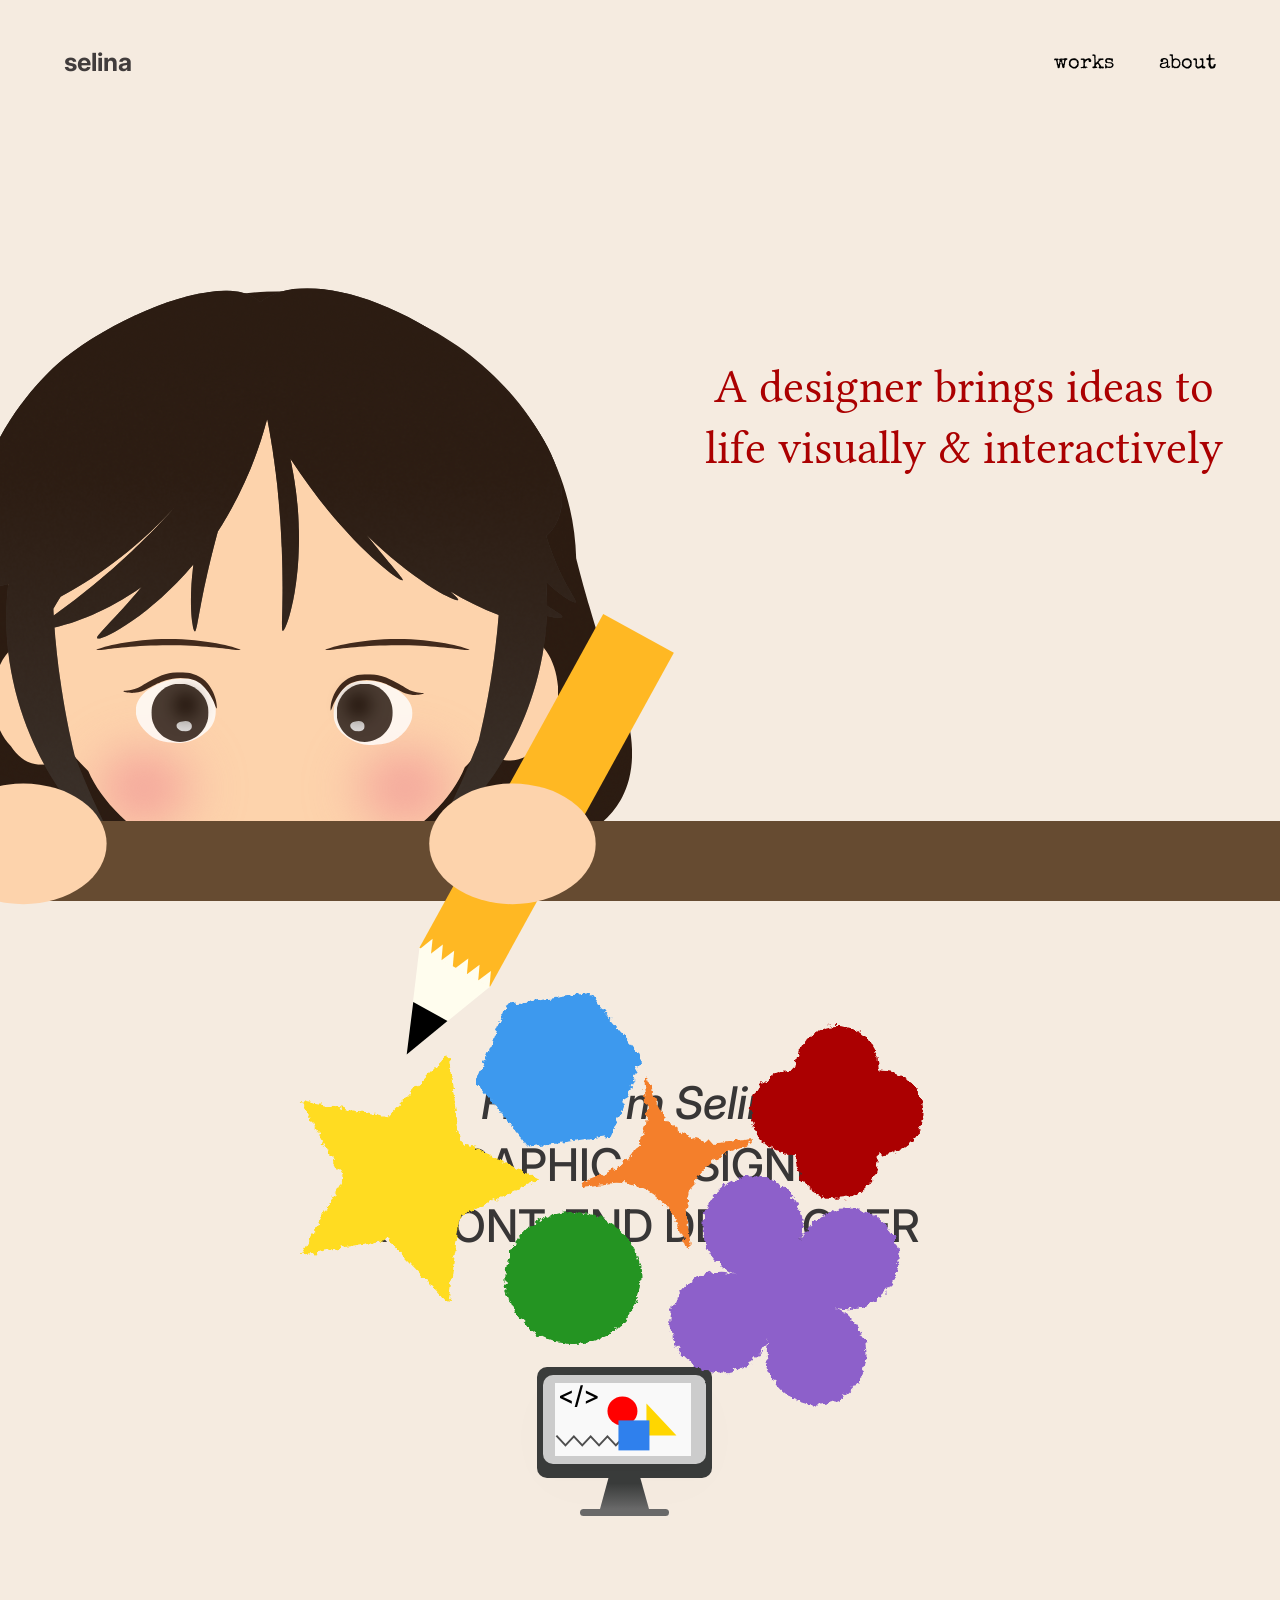
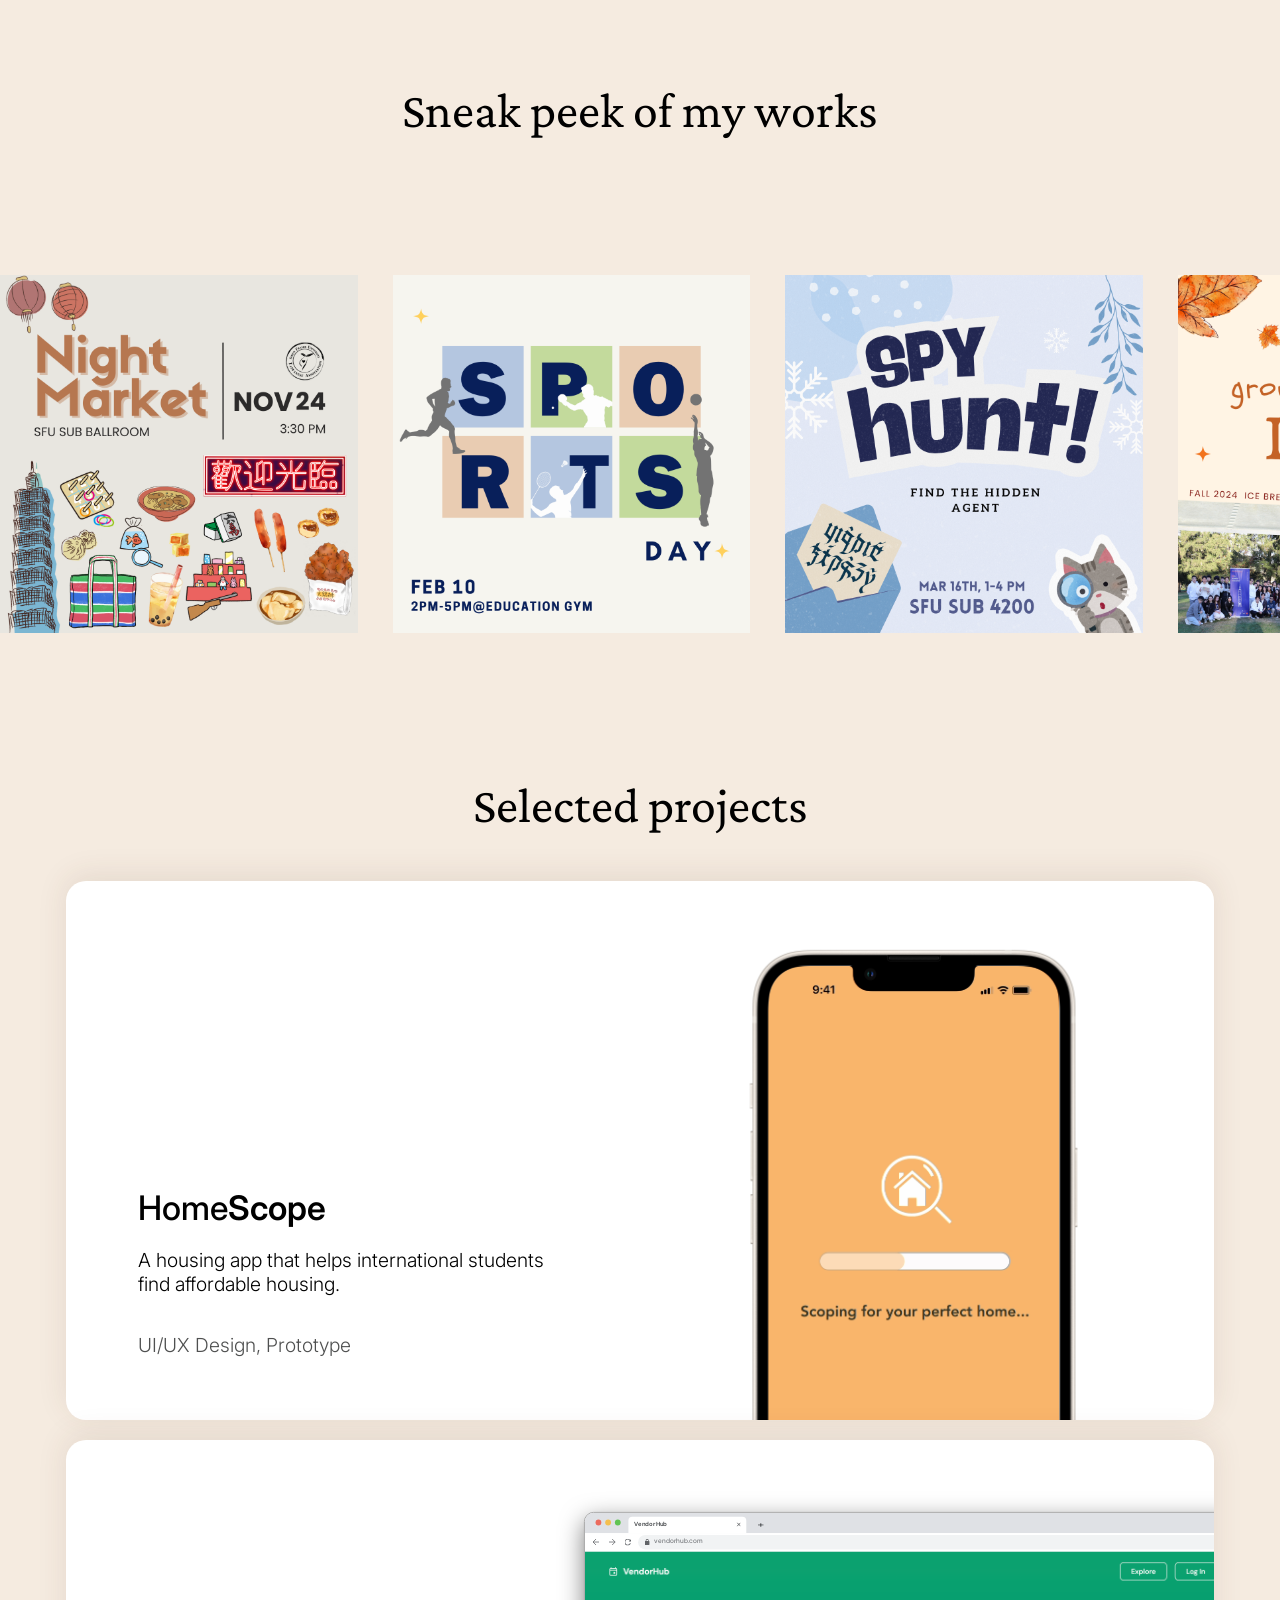
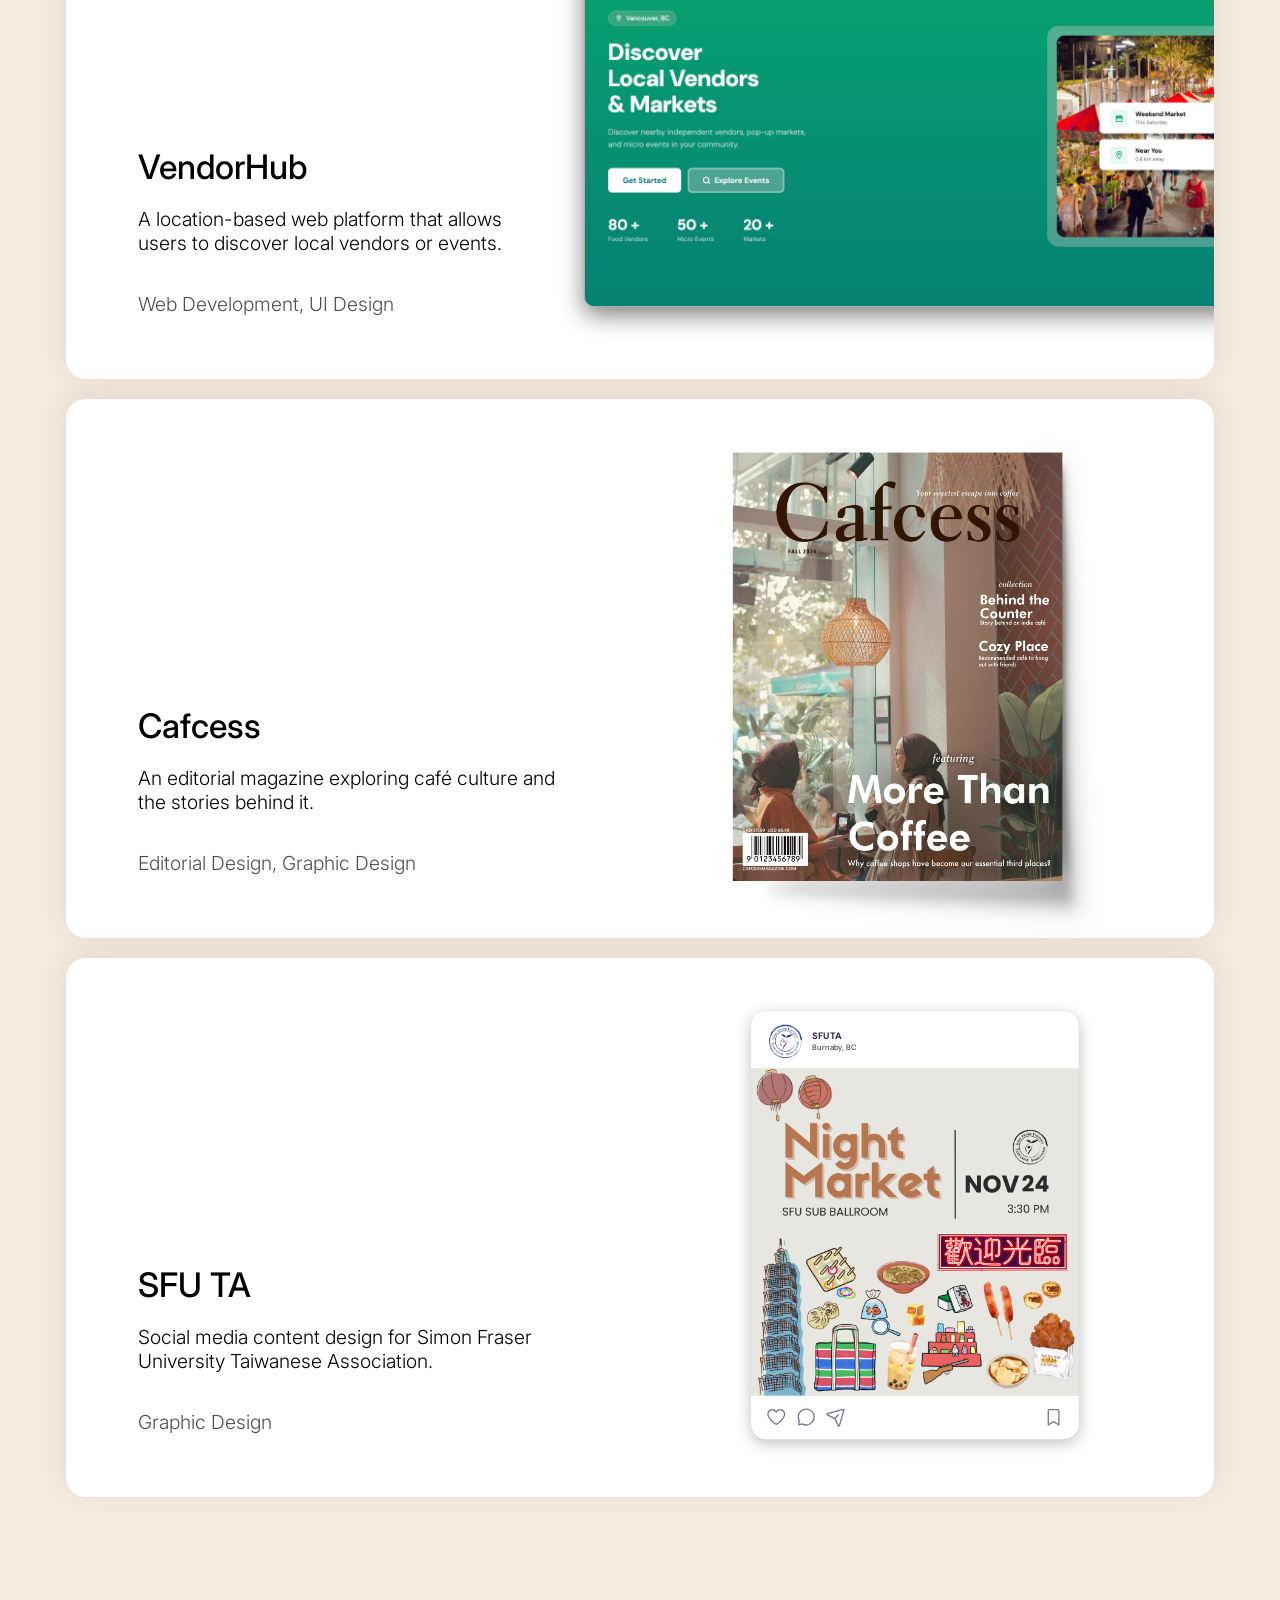
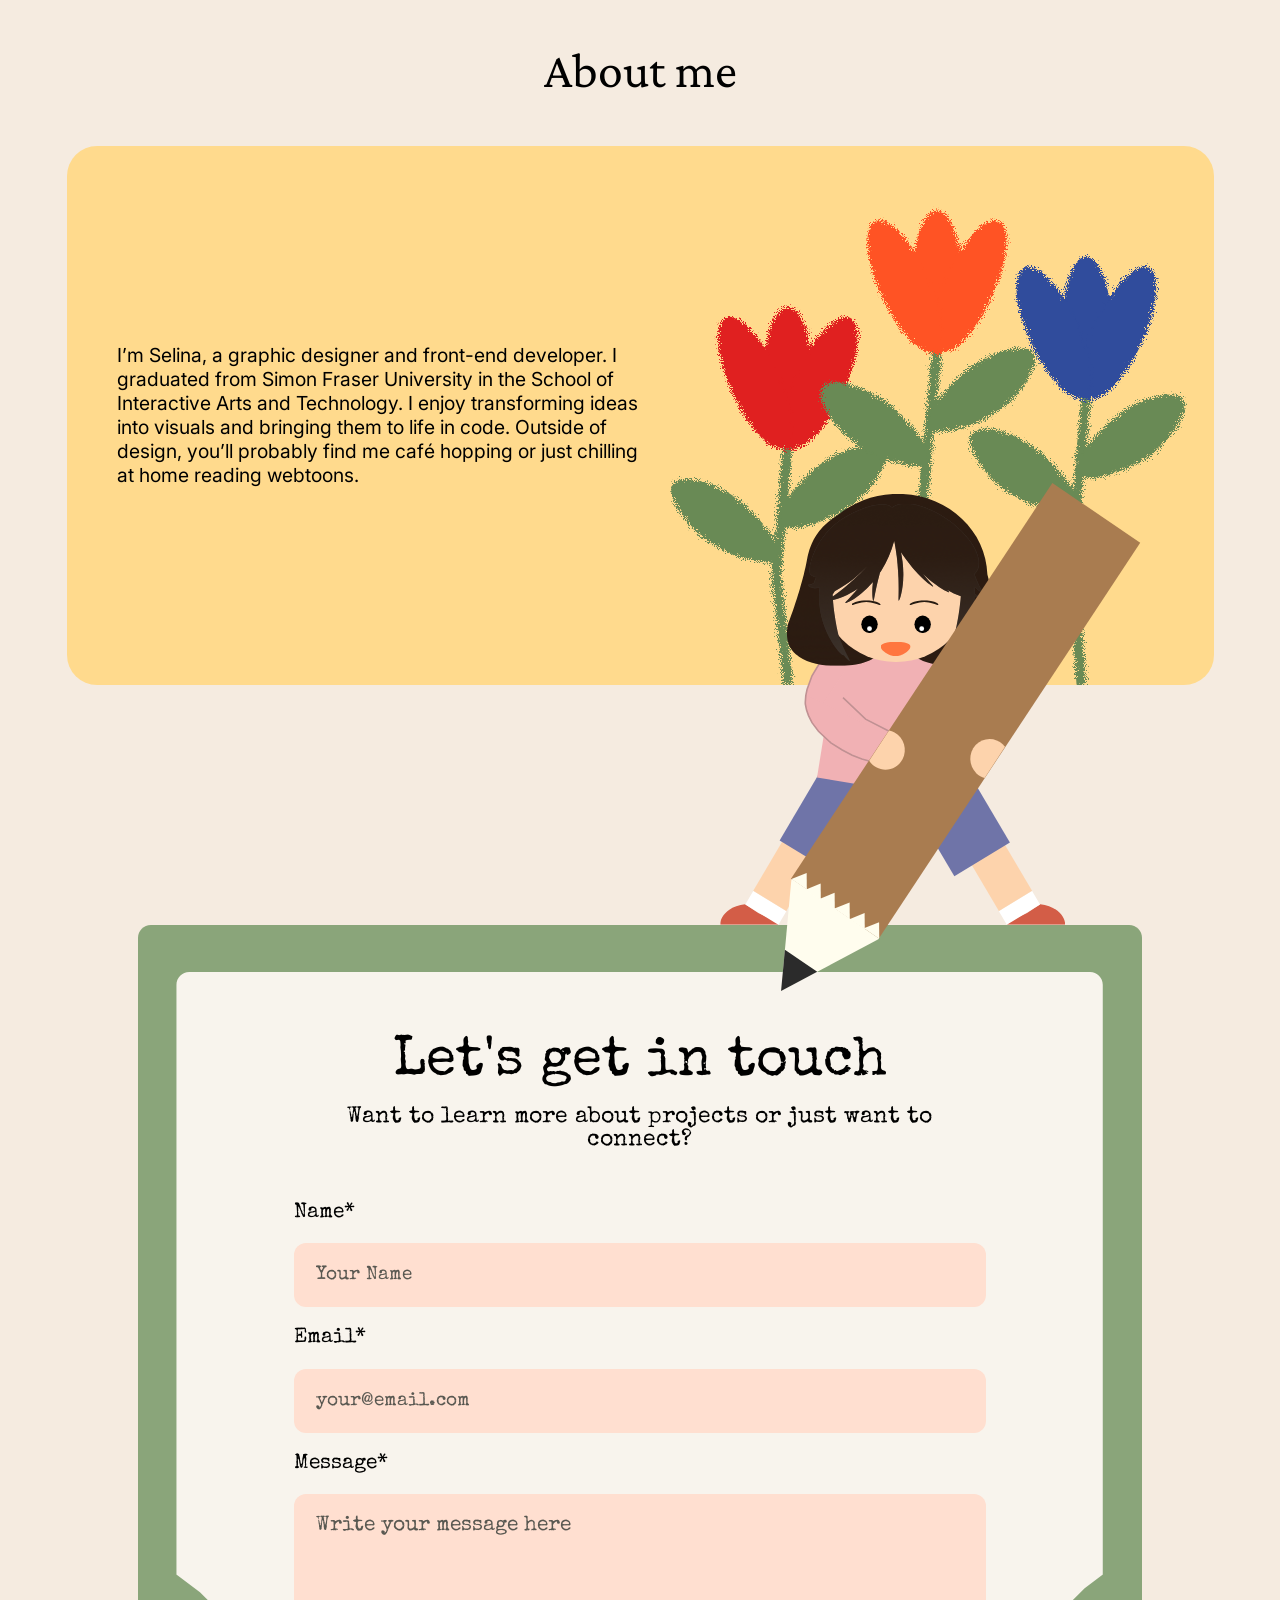
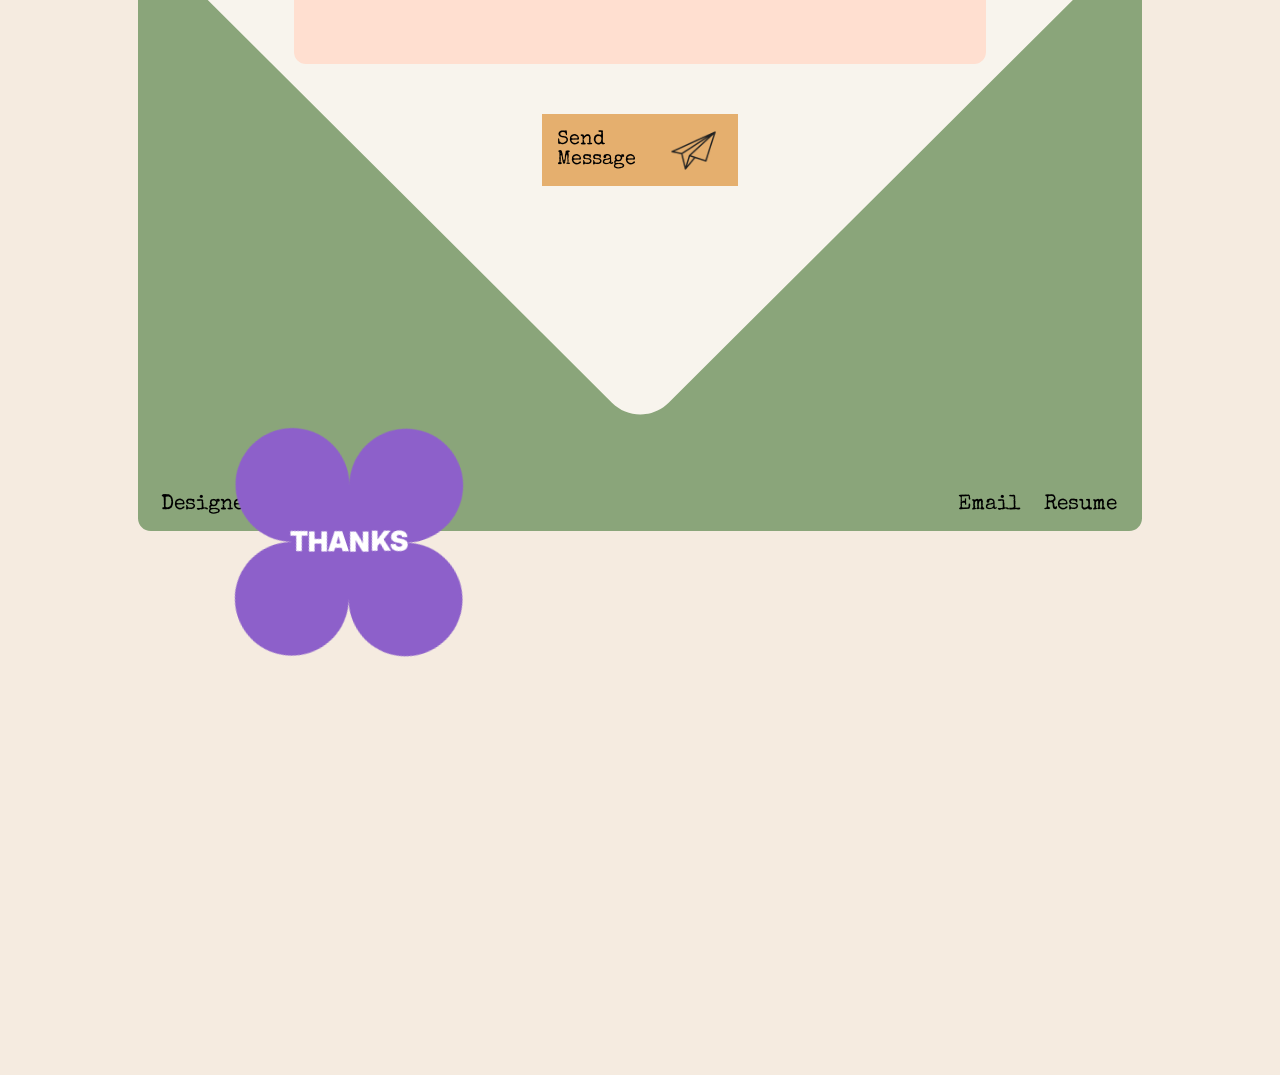
==== commit dff465c5: "Add favicon" ====
--- a/index.html
+++ b/index.html
@@ -4,6 +4,10 @@
     <meta charset="UTF-8" />
     <meta name="viewport" content="width=device-width, initial-scale=1" />
     <title>Selina Chu</title>
+    <link rel="icon" href="favicon/favicon.ico" sizes="any" />
+    <link rel="icon" type="image/png" sizes="32x32" href="favicon/favicon-32.png" />
+    <link rel="icon" type="image/png" sizes="16x16" href="favicon/favicon-16.png" />
+    <link rel="apple-touch-icon" href="favicon/apple-touch-icon.png" />
     <meta name="description" content="Portfolio of Selina Chu" />
     <link rel="preconnect" href="https://fonts.googleapis.com" />
     <link rel="preconnect" href="https://fonts.gstatic.com" crossorigin />
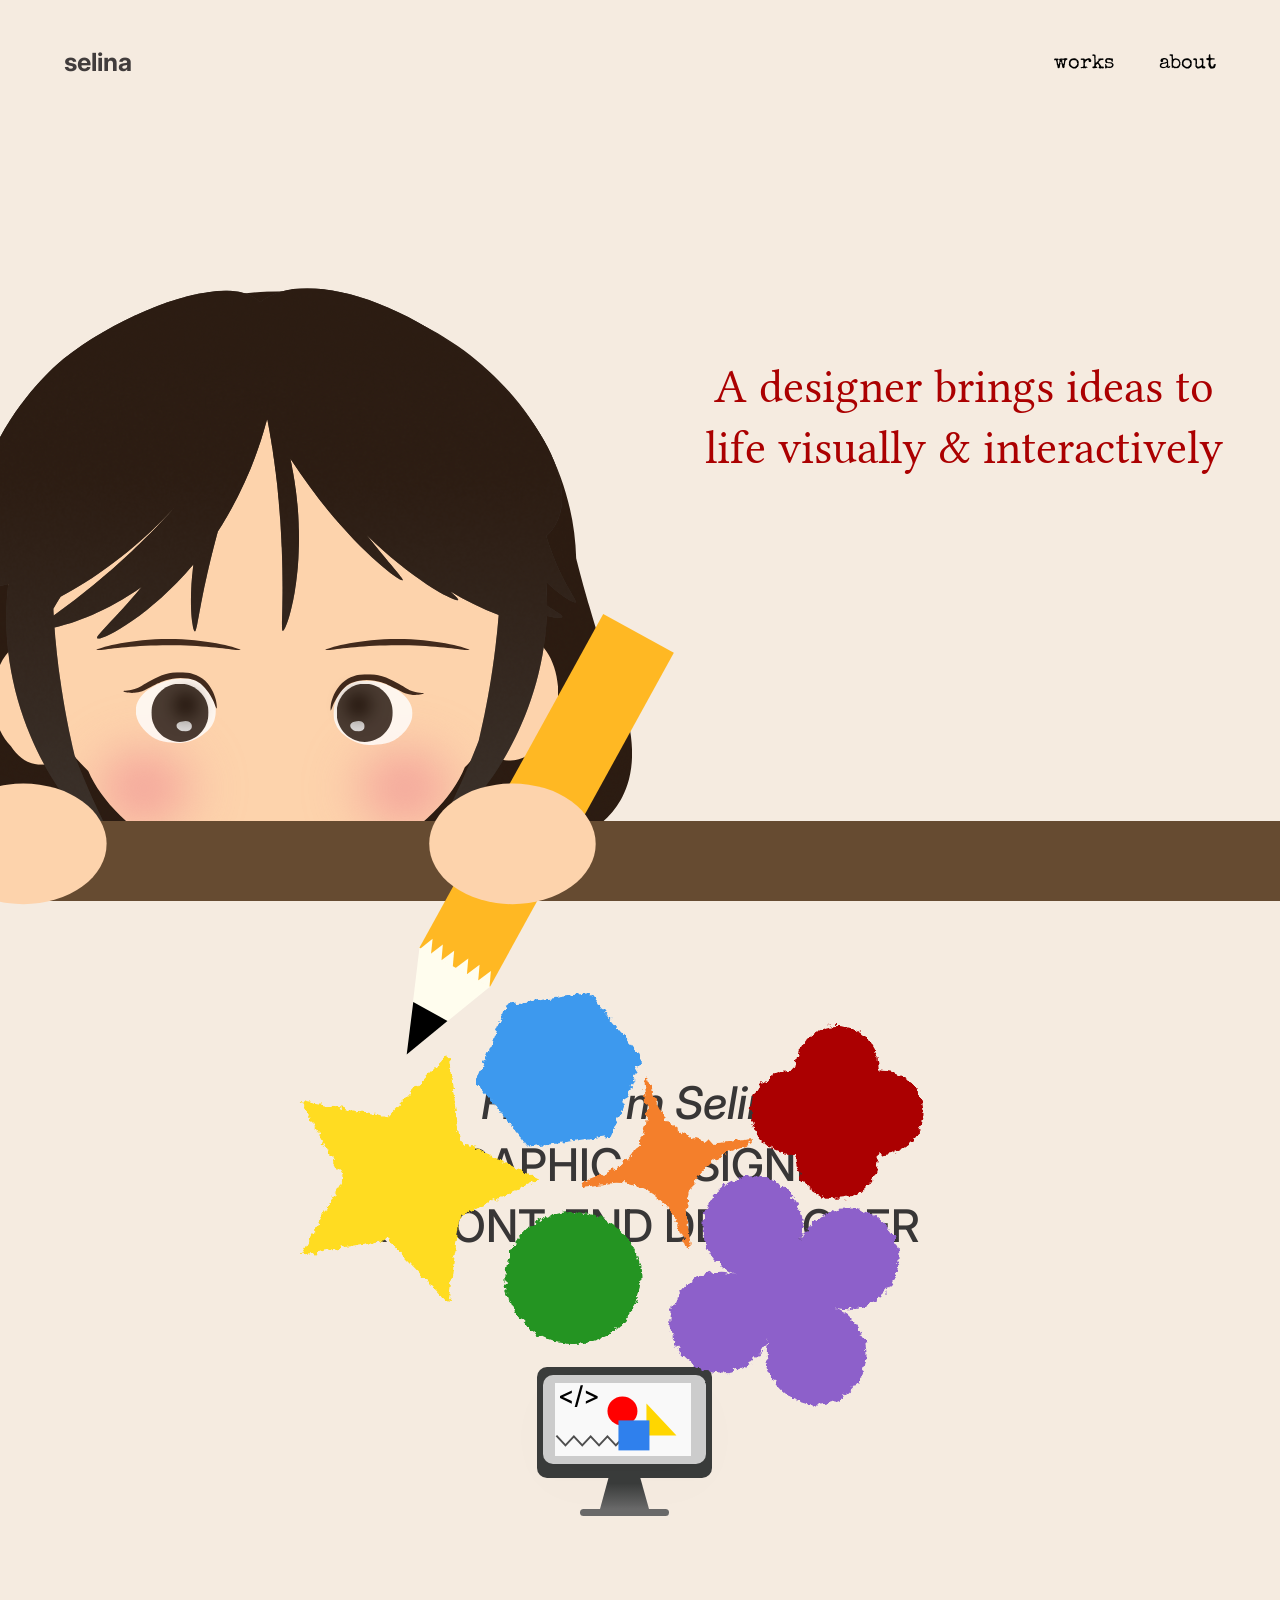
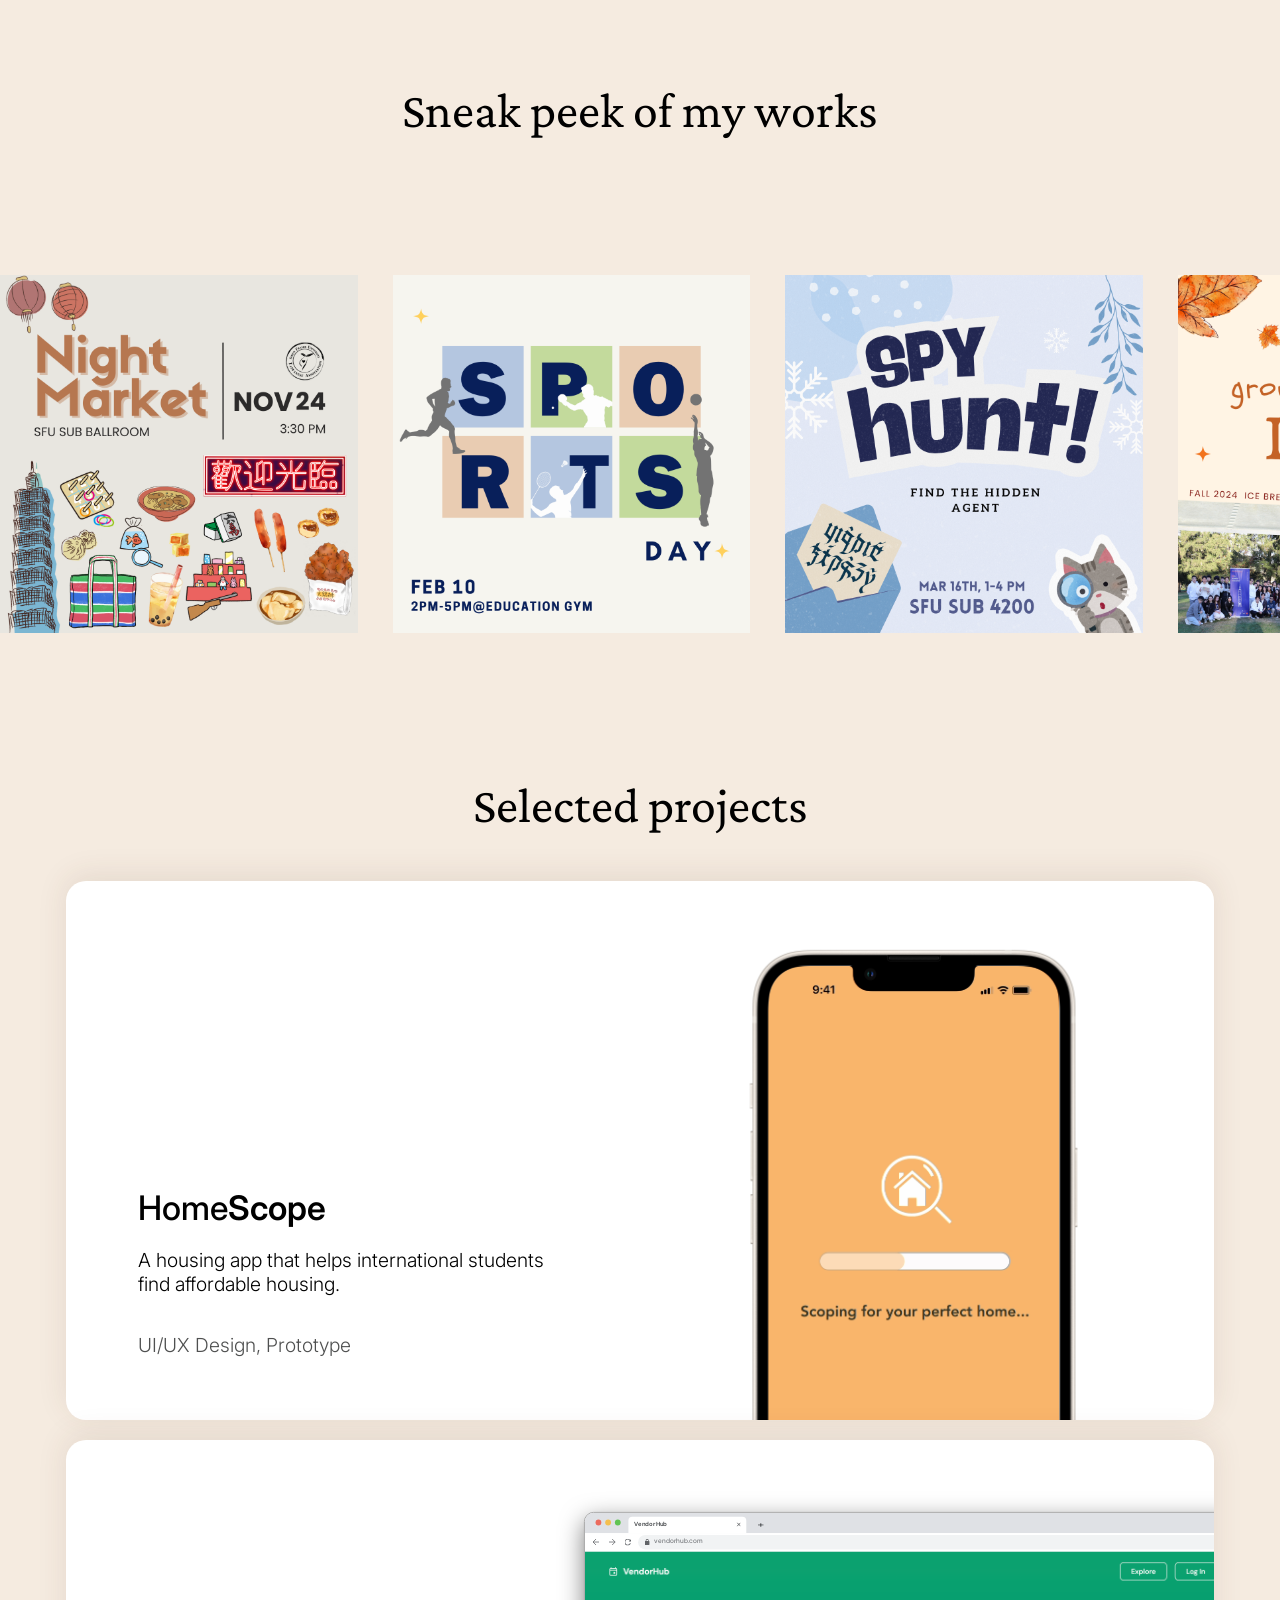
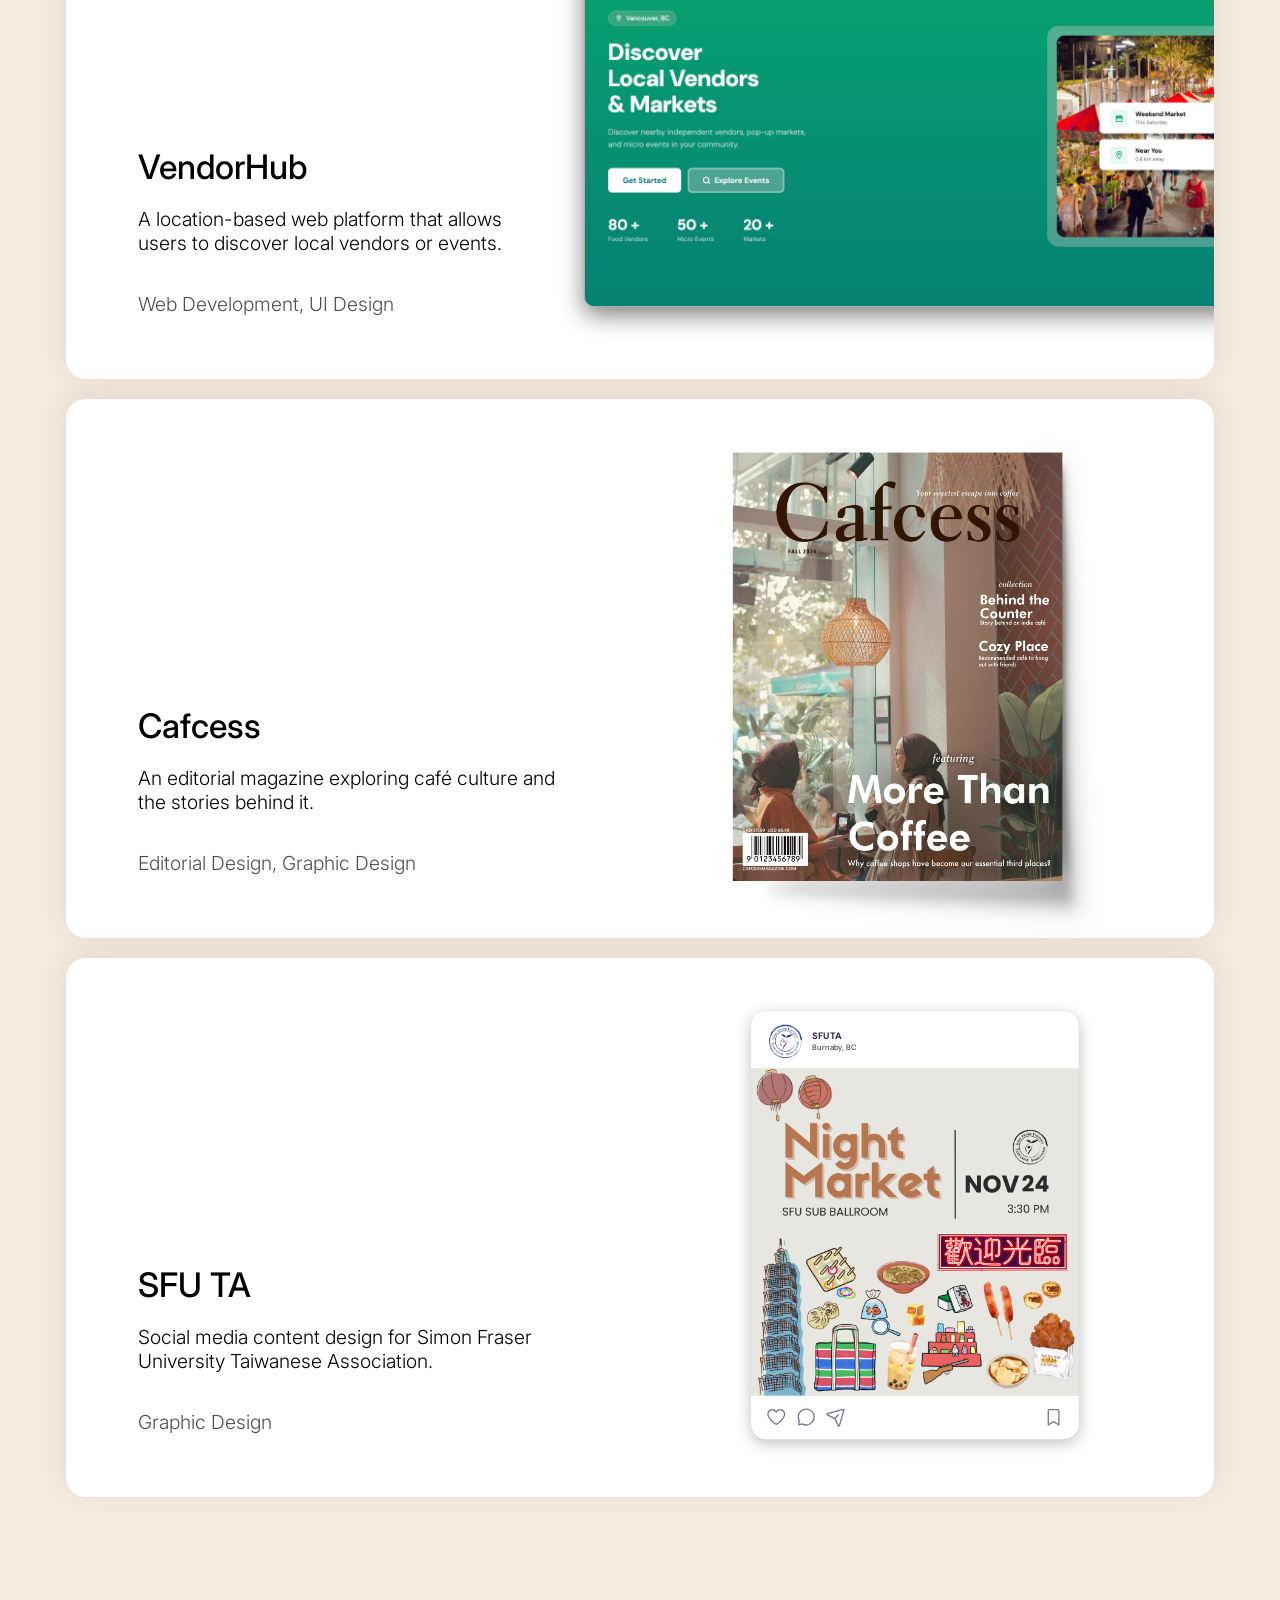
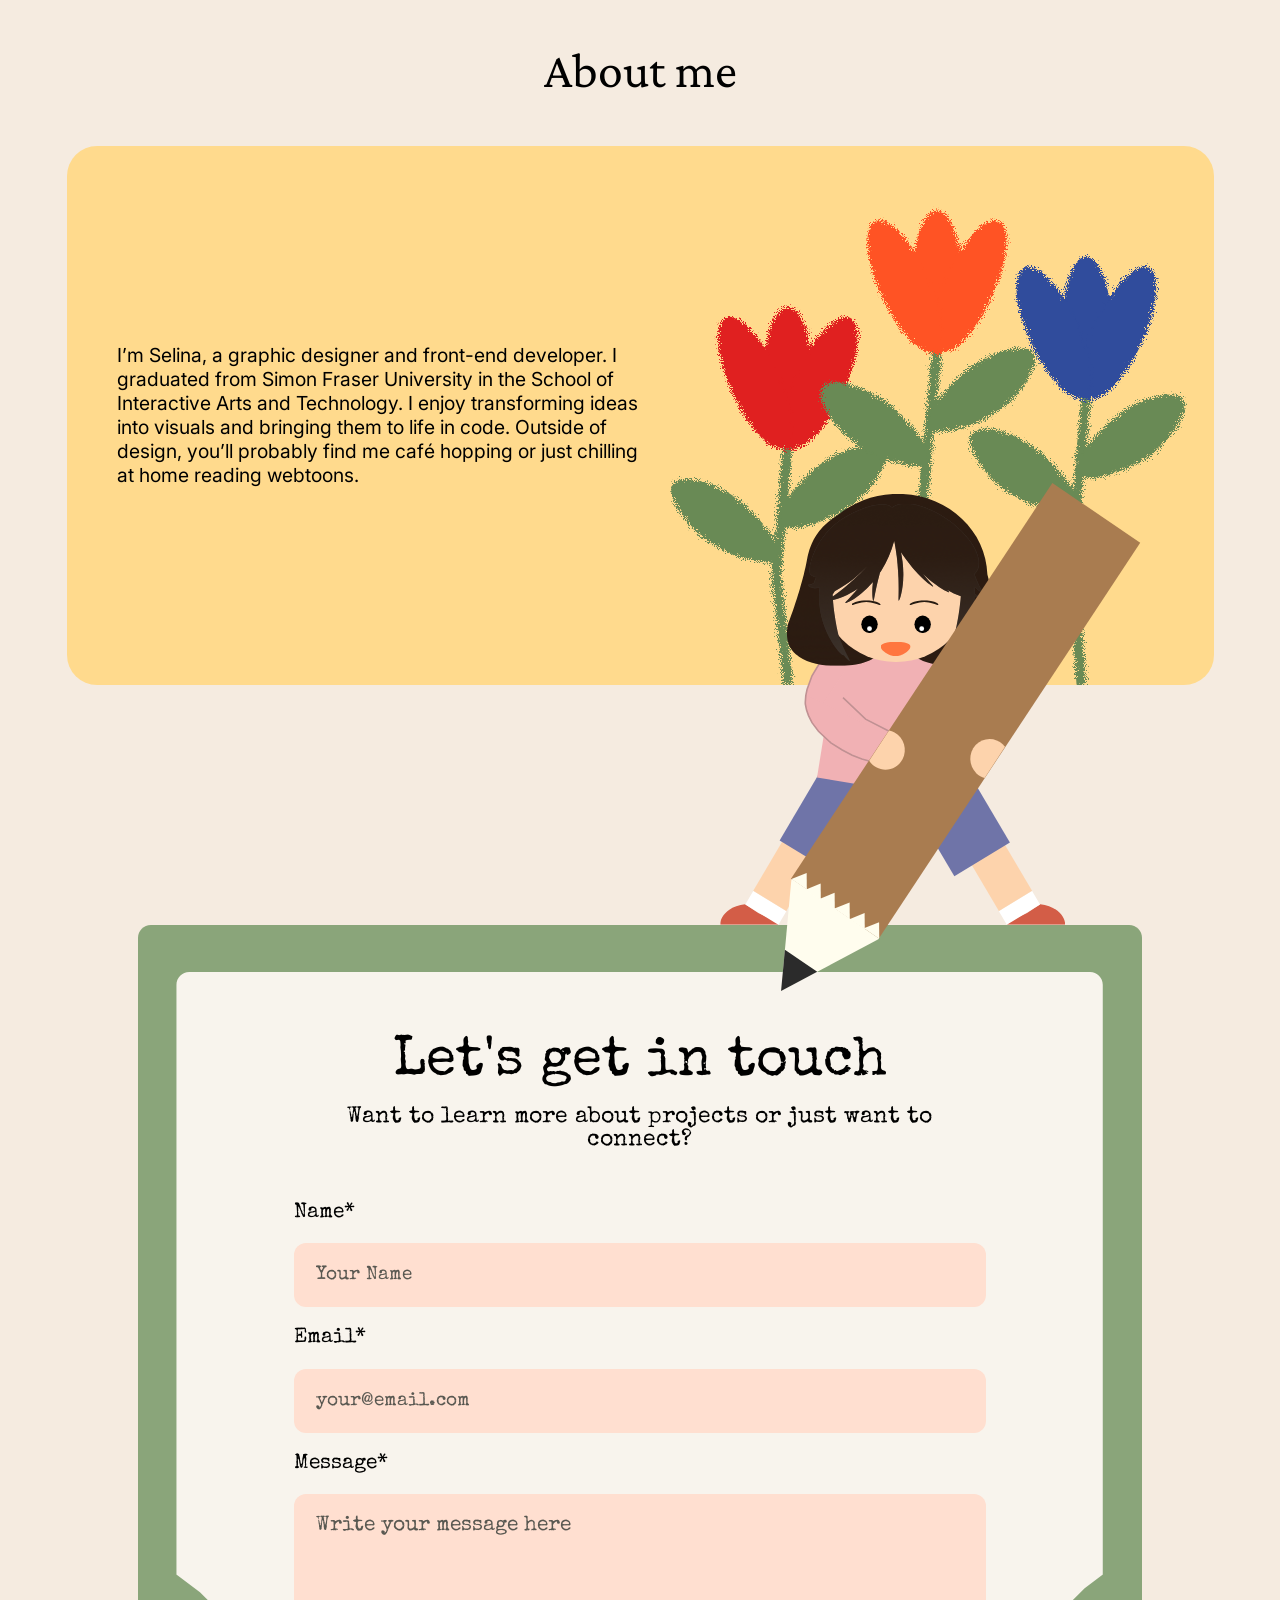
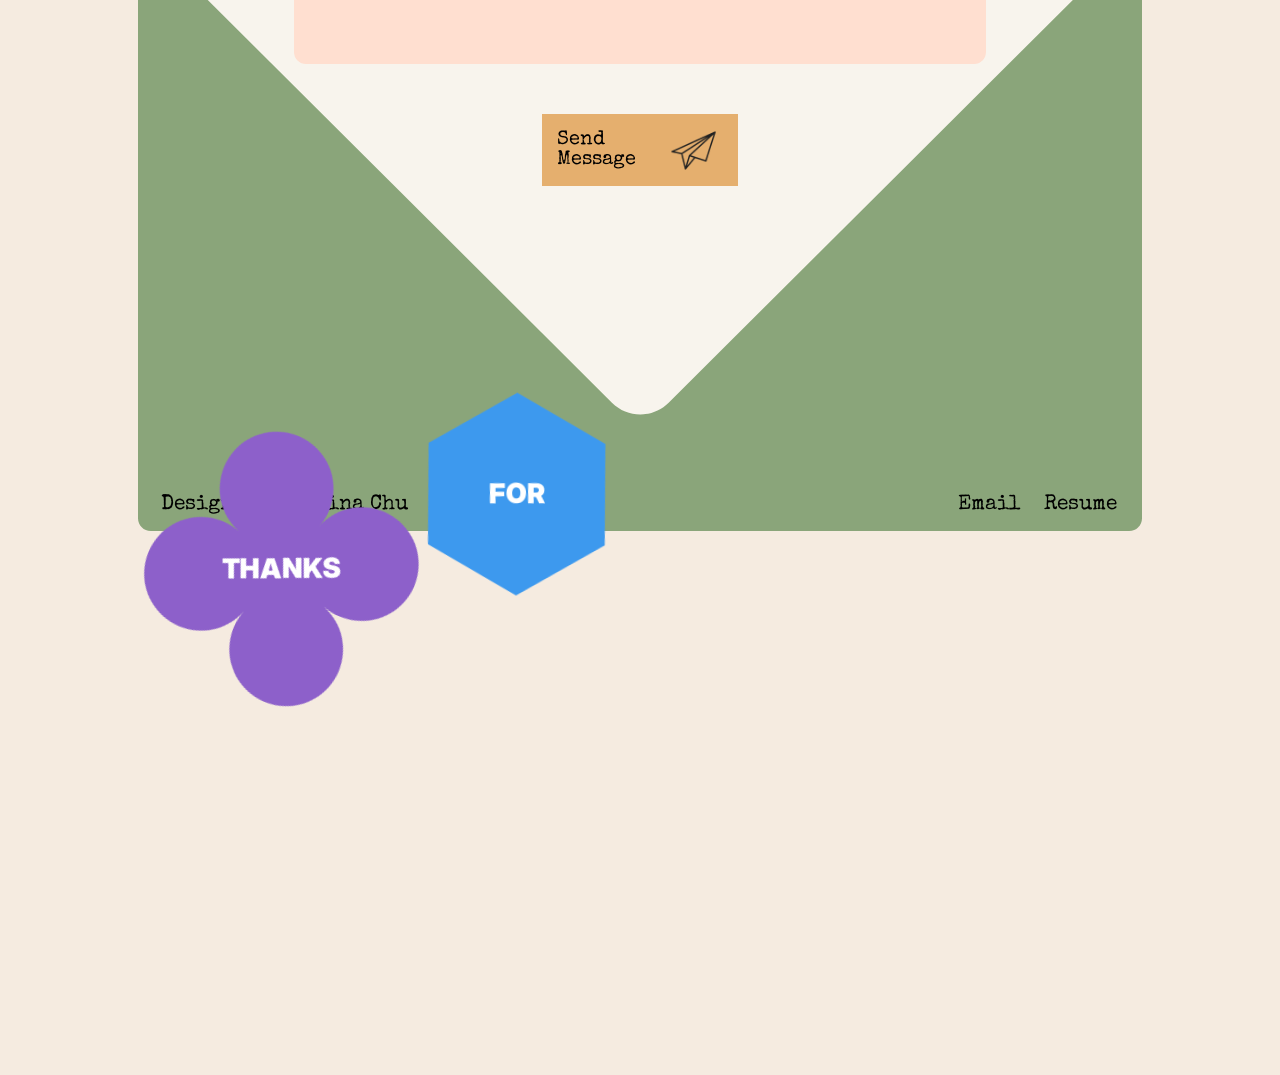
==== commit e24efd46: "add favicon" ====
--- a/index.html
+++ b/index.html
@@ -5,8 +5,18 @@
     <meta name="viewport" content="width=device-width, initial-scale=1" />
     <title>Selina Chu</title>
     <link rel="icon" href="favicon/favicon.ico" sizes="any" />
-    <link rel="icon" type="image/png" sizes="32x32" href="favicon/favicon-32.png" />
-    <link rel="icon" type="image/png" sizes="16x16" href="favicon/favicon-16.png" />
+    <link
+      rel="icon"
+      type="image/png"
+      sizes="32x32"
+      href="favicon/favicon-32.png"
+    />
+    <link
+      rel="icon"
+      type="image/png"
+      sizes="16x16"
+      href="favicon/favicon-16.png"
+    />
     <link rel="apple-touch-icon" href="favicon/apple-touch-icon.png" />
     <meta name="description" content="Portfolio of Selina Chu" />
     <link rel="preconnect" href="https://fonts.googleapis.com" />
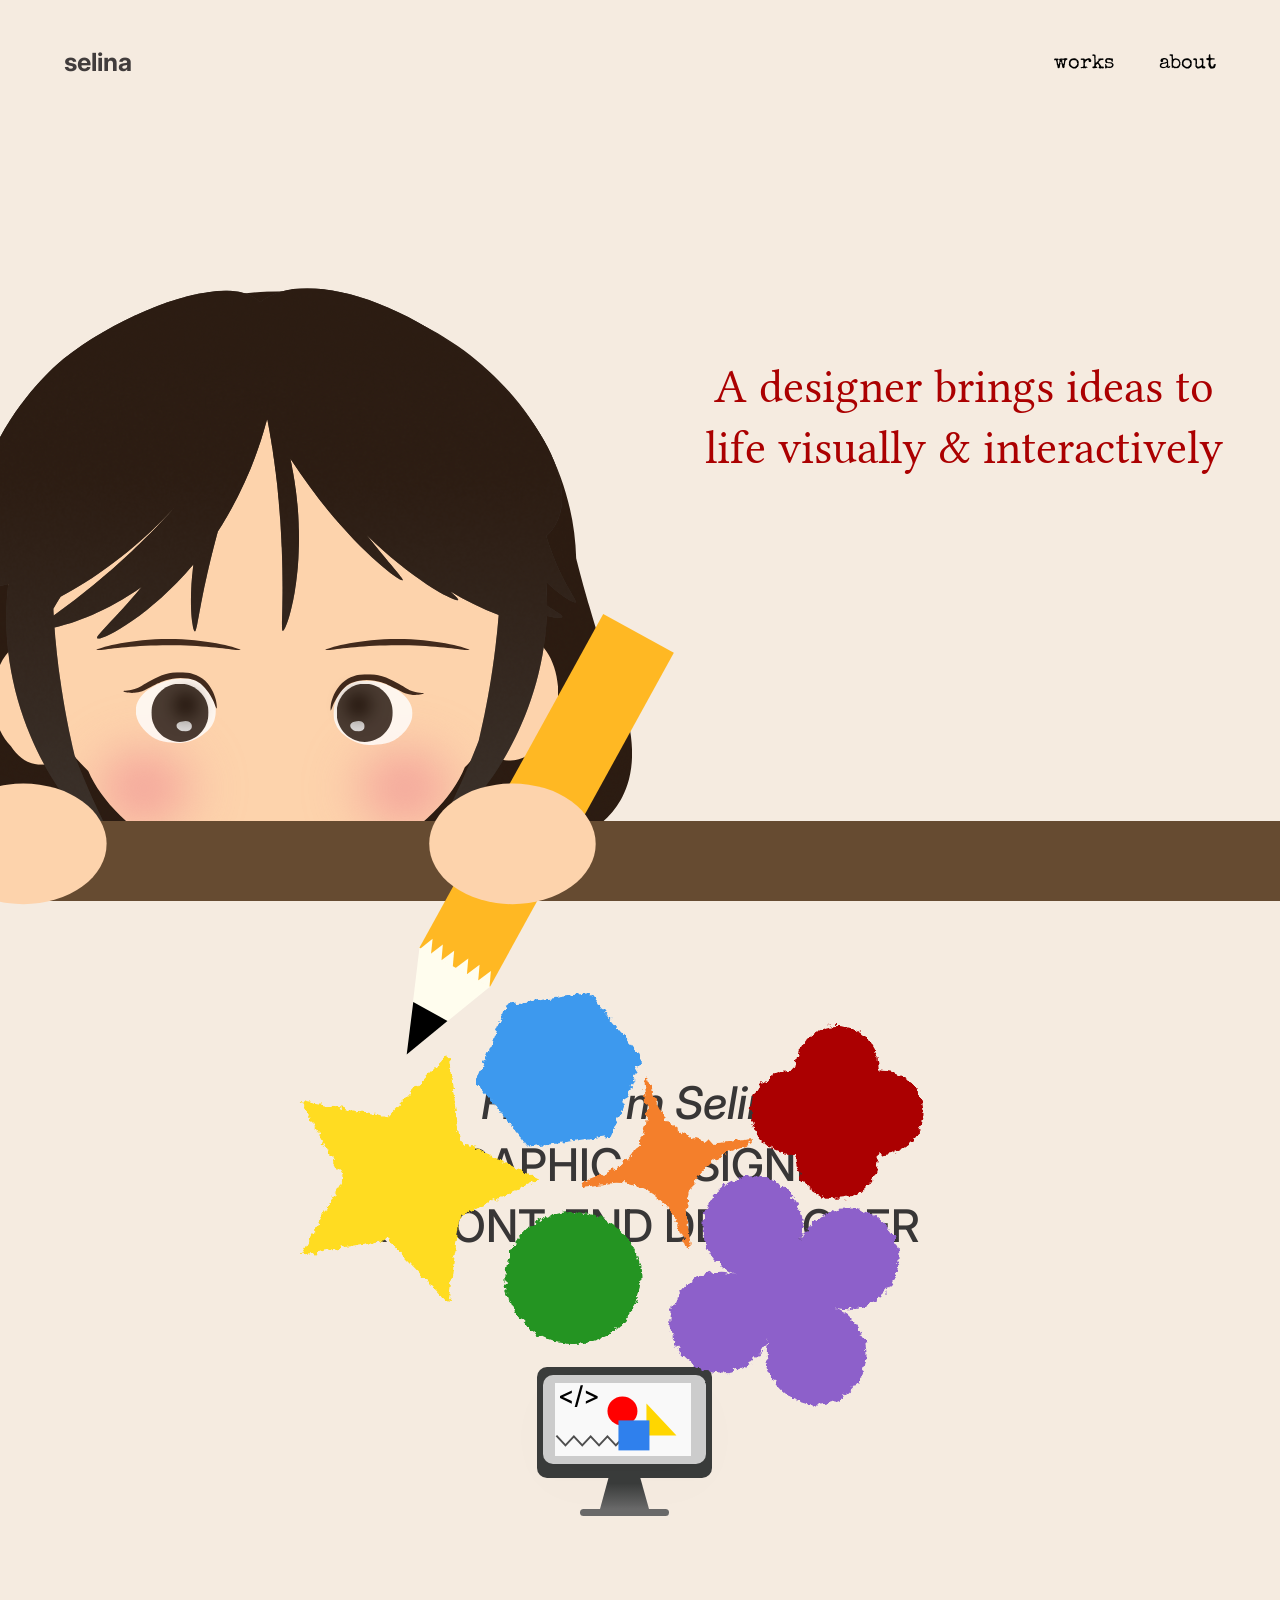
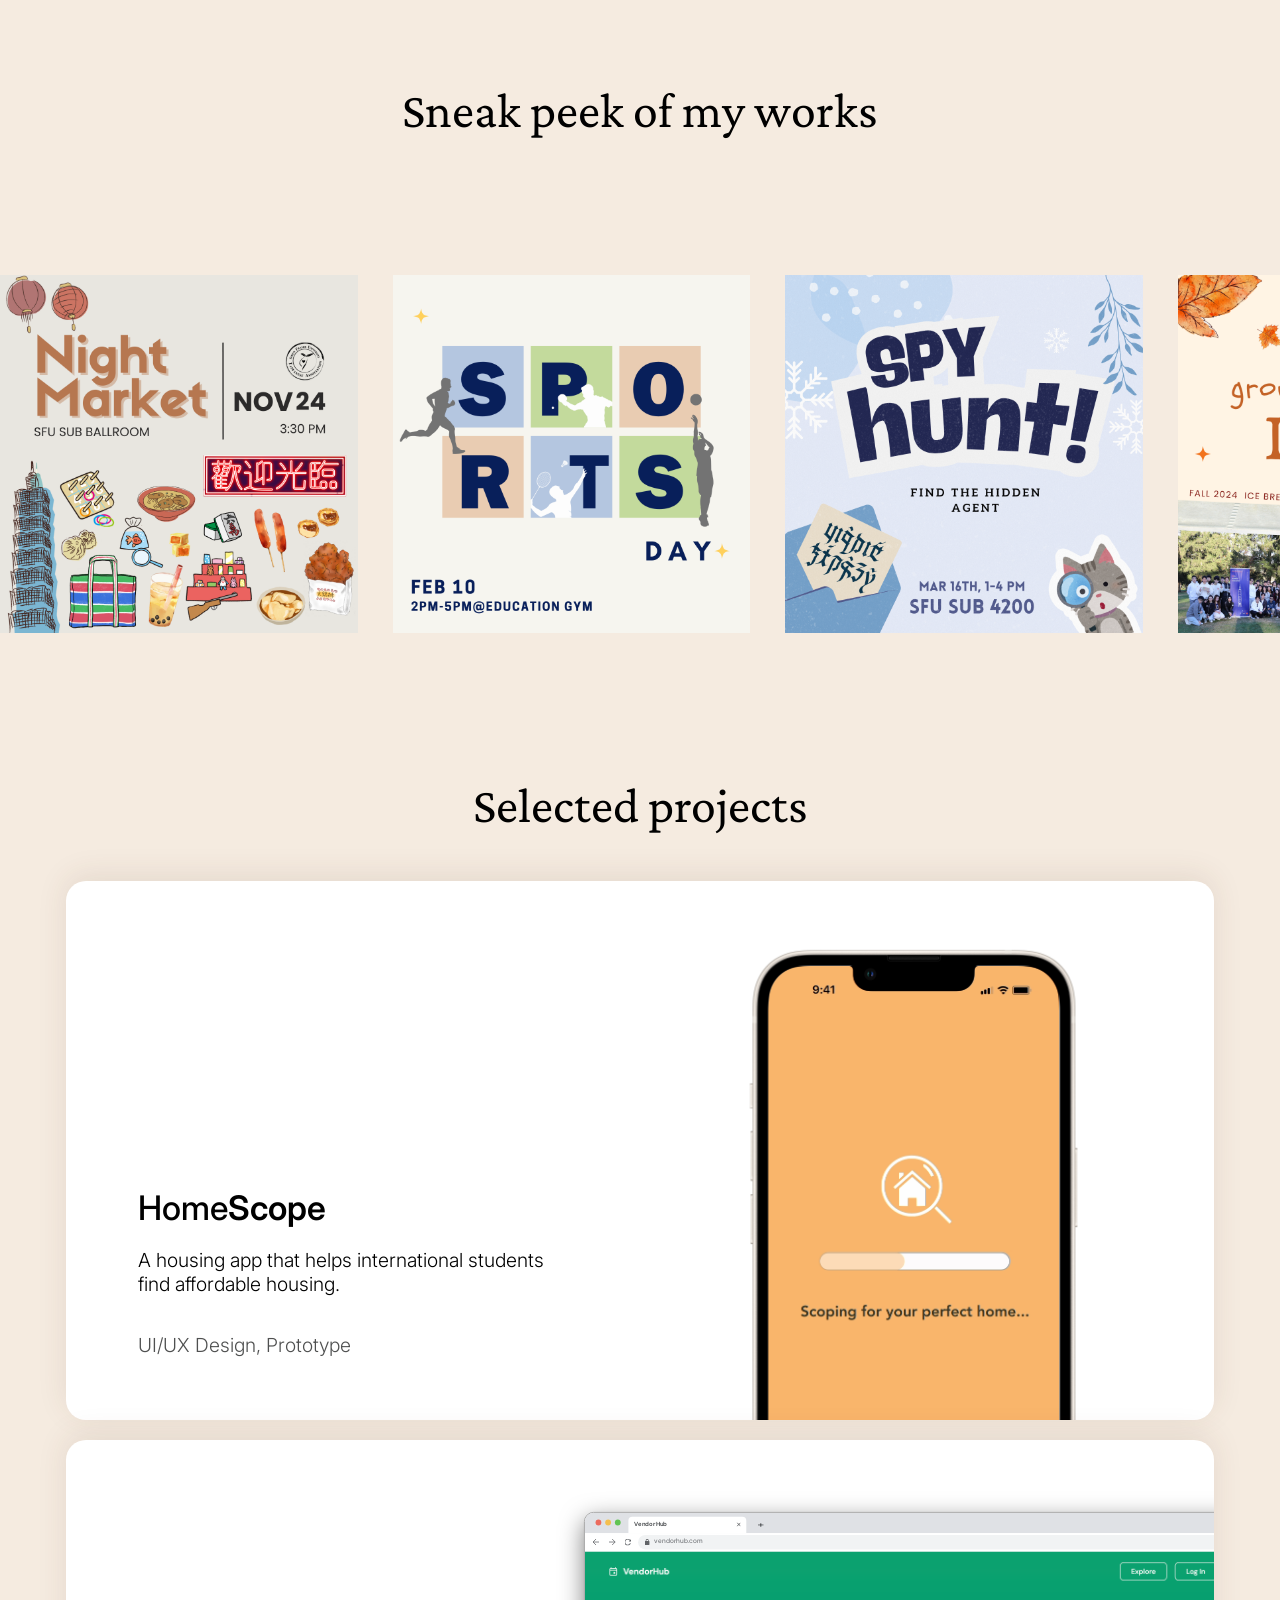
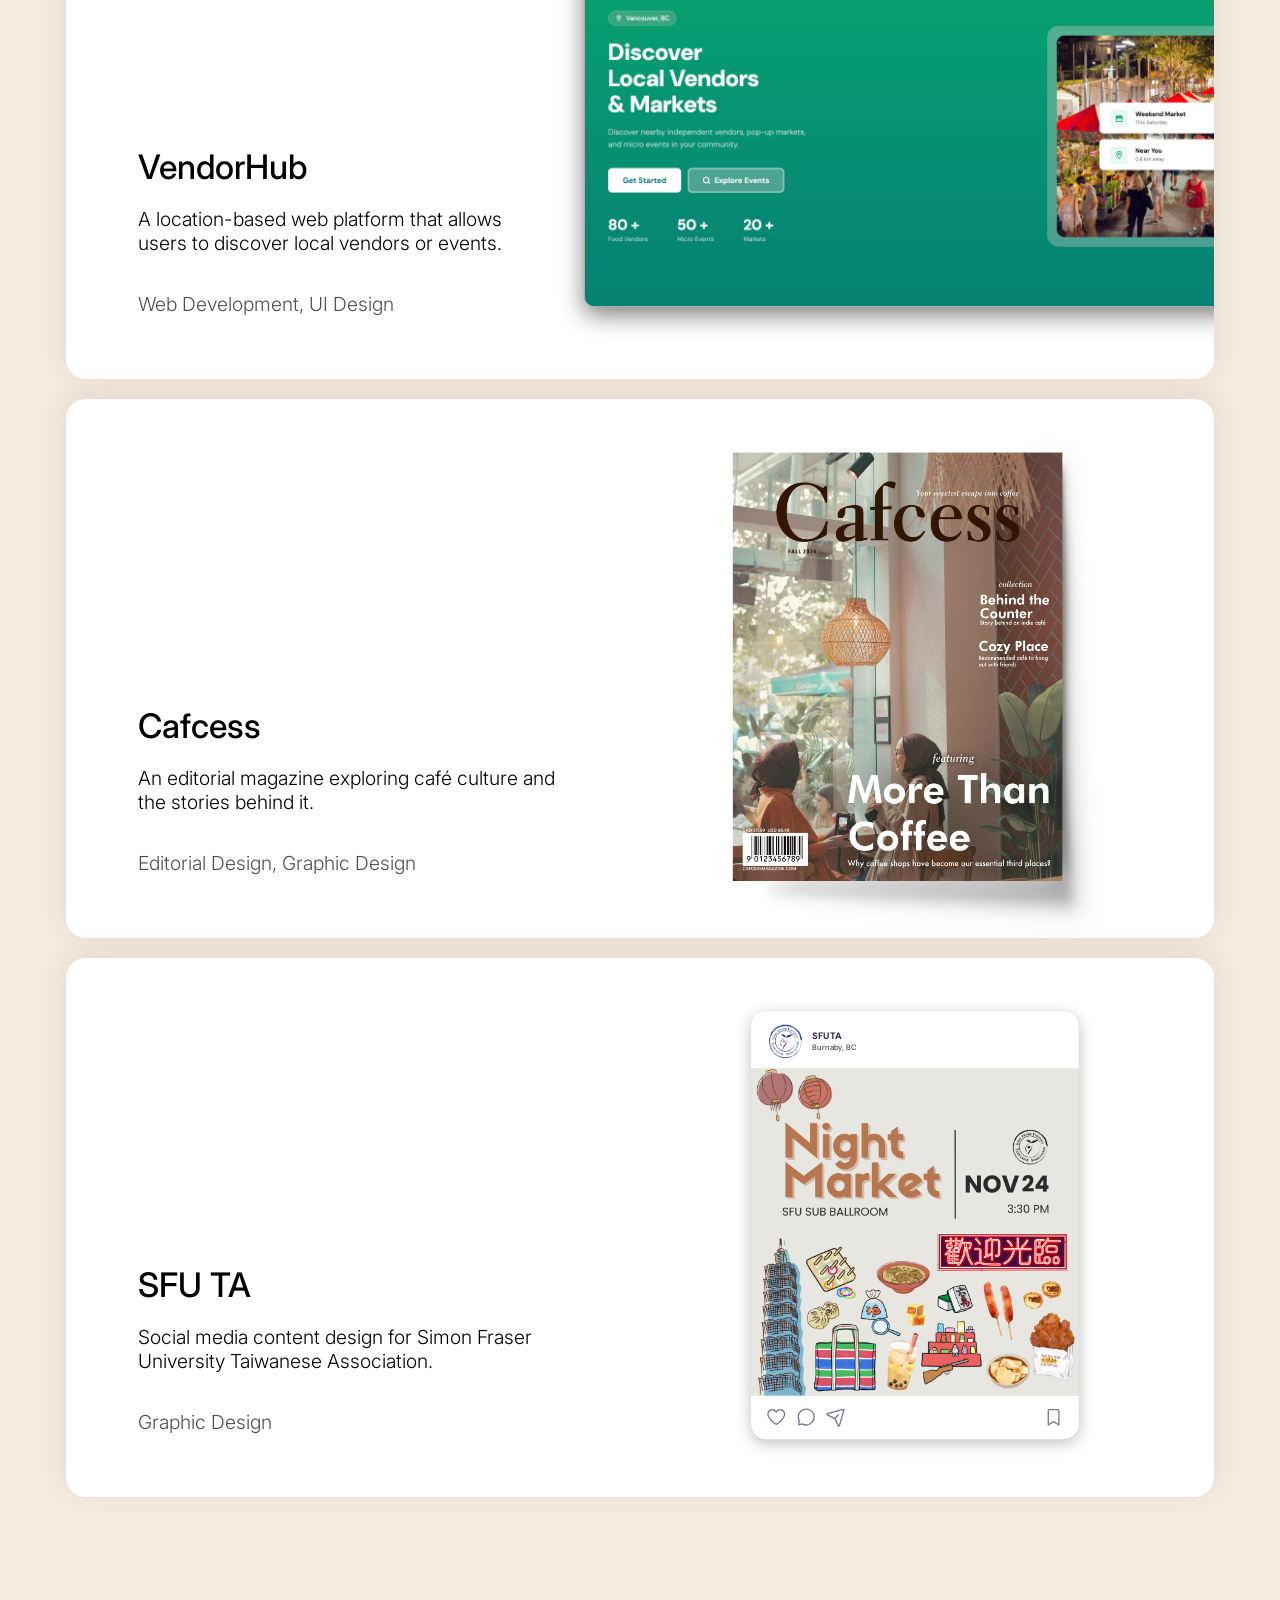
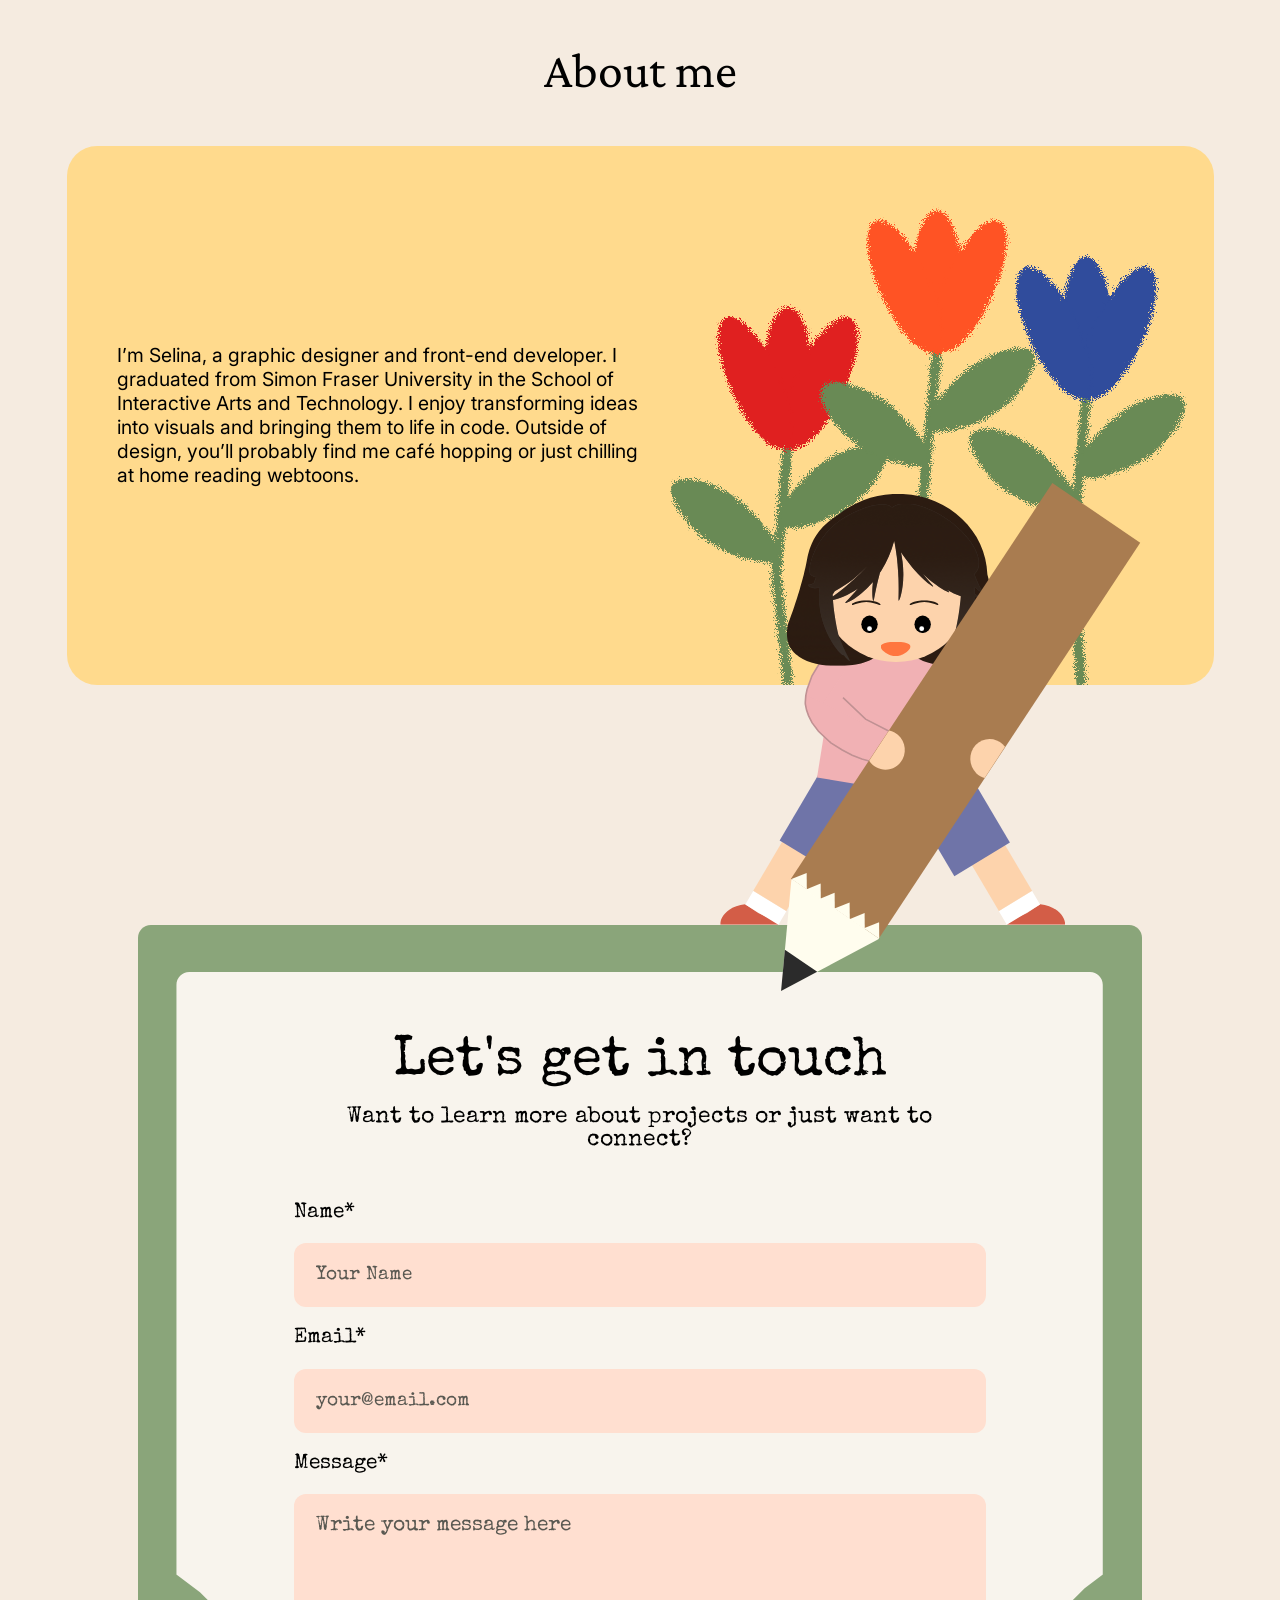
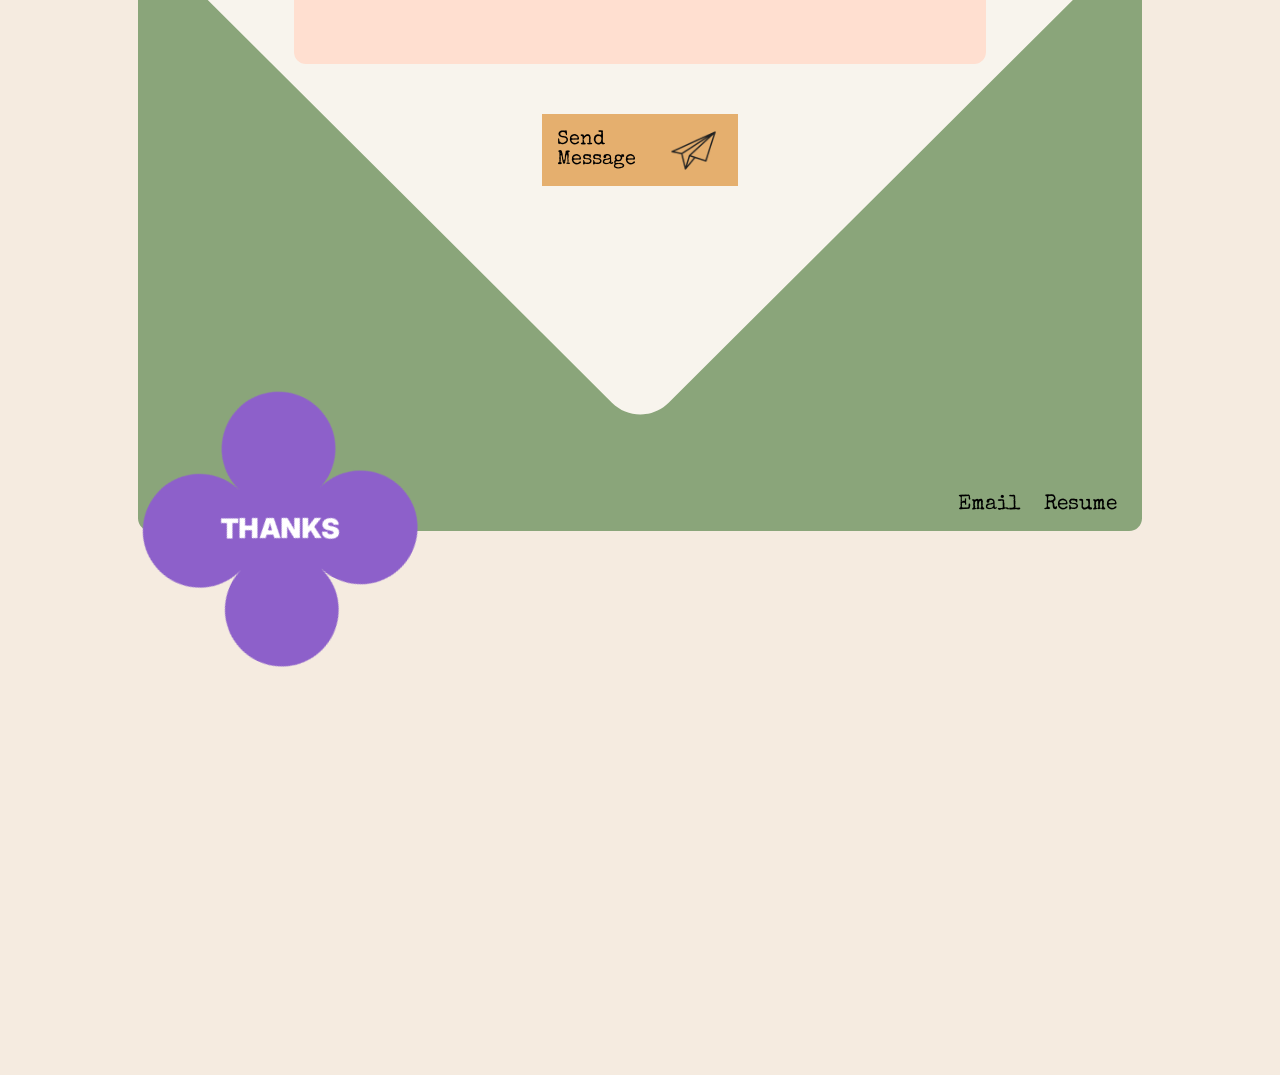
==== commit d88f526f: "Install Vercel Web Analytics Implemented Vercel Web Analytics for the portfolio website.  ## What wa" ====
--- a/index.html
+++ b/index.html
@@ -26,6 +26,10 @@
       rel="stylesheet"
     />
     <link rel="stylesheet" href="styles.css" />
+    <script>
+      window.va = window.va || function () { (window.vaq = window.vaq || []).push(arguments); };
+    </script>
+    <script defer src="/_vercel/insights/script.js"></script>
   </head>
   <body>
     <!-- Phone menu sheet (opened by the hamburger in the header) -->
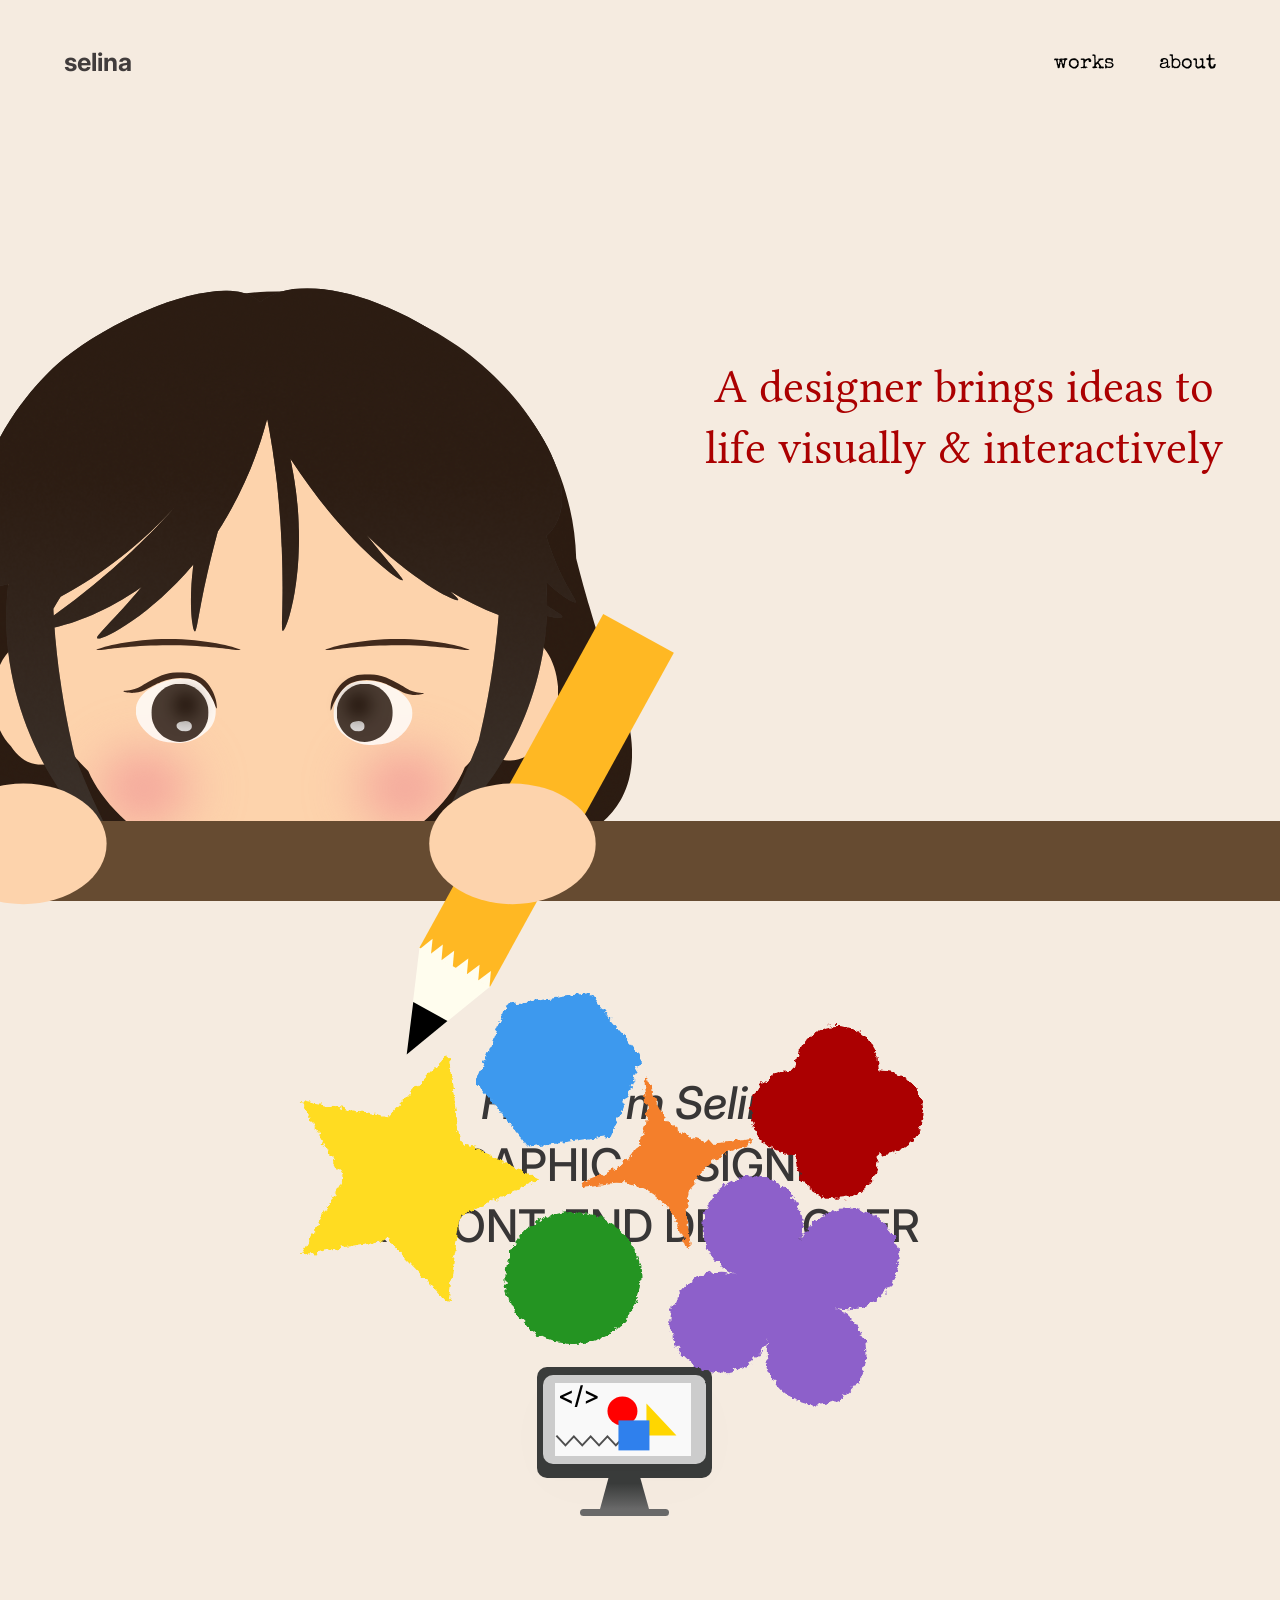
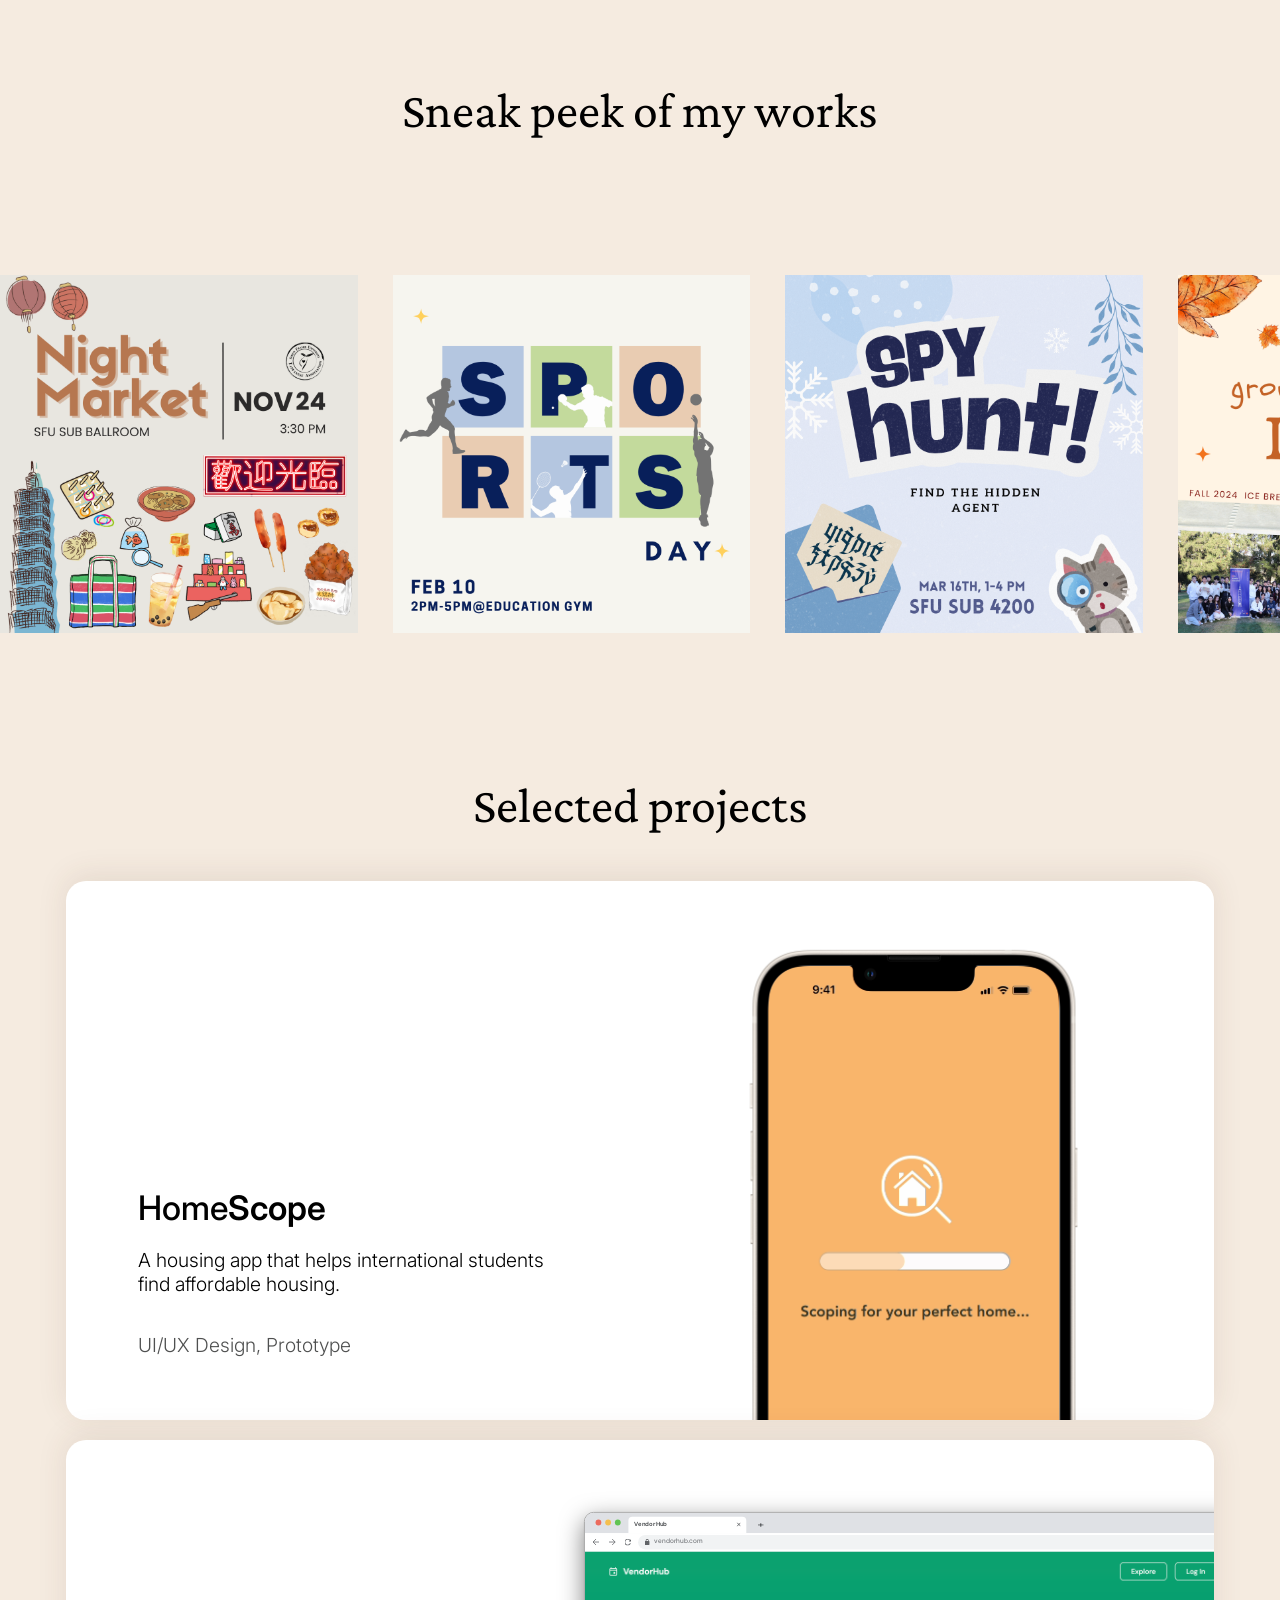
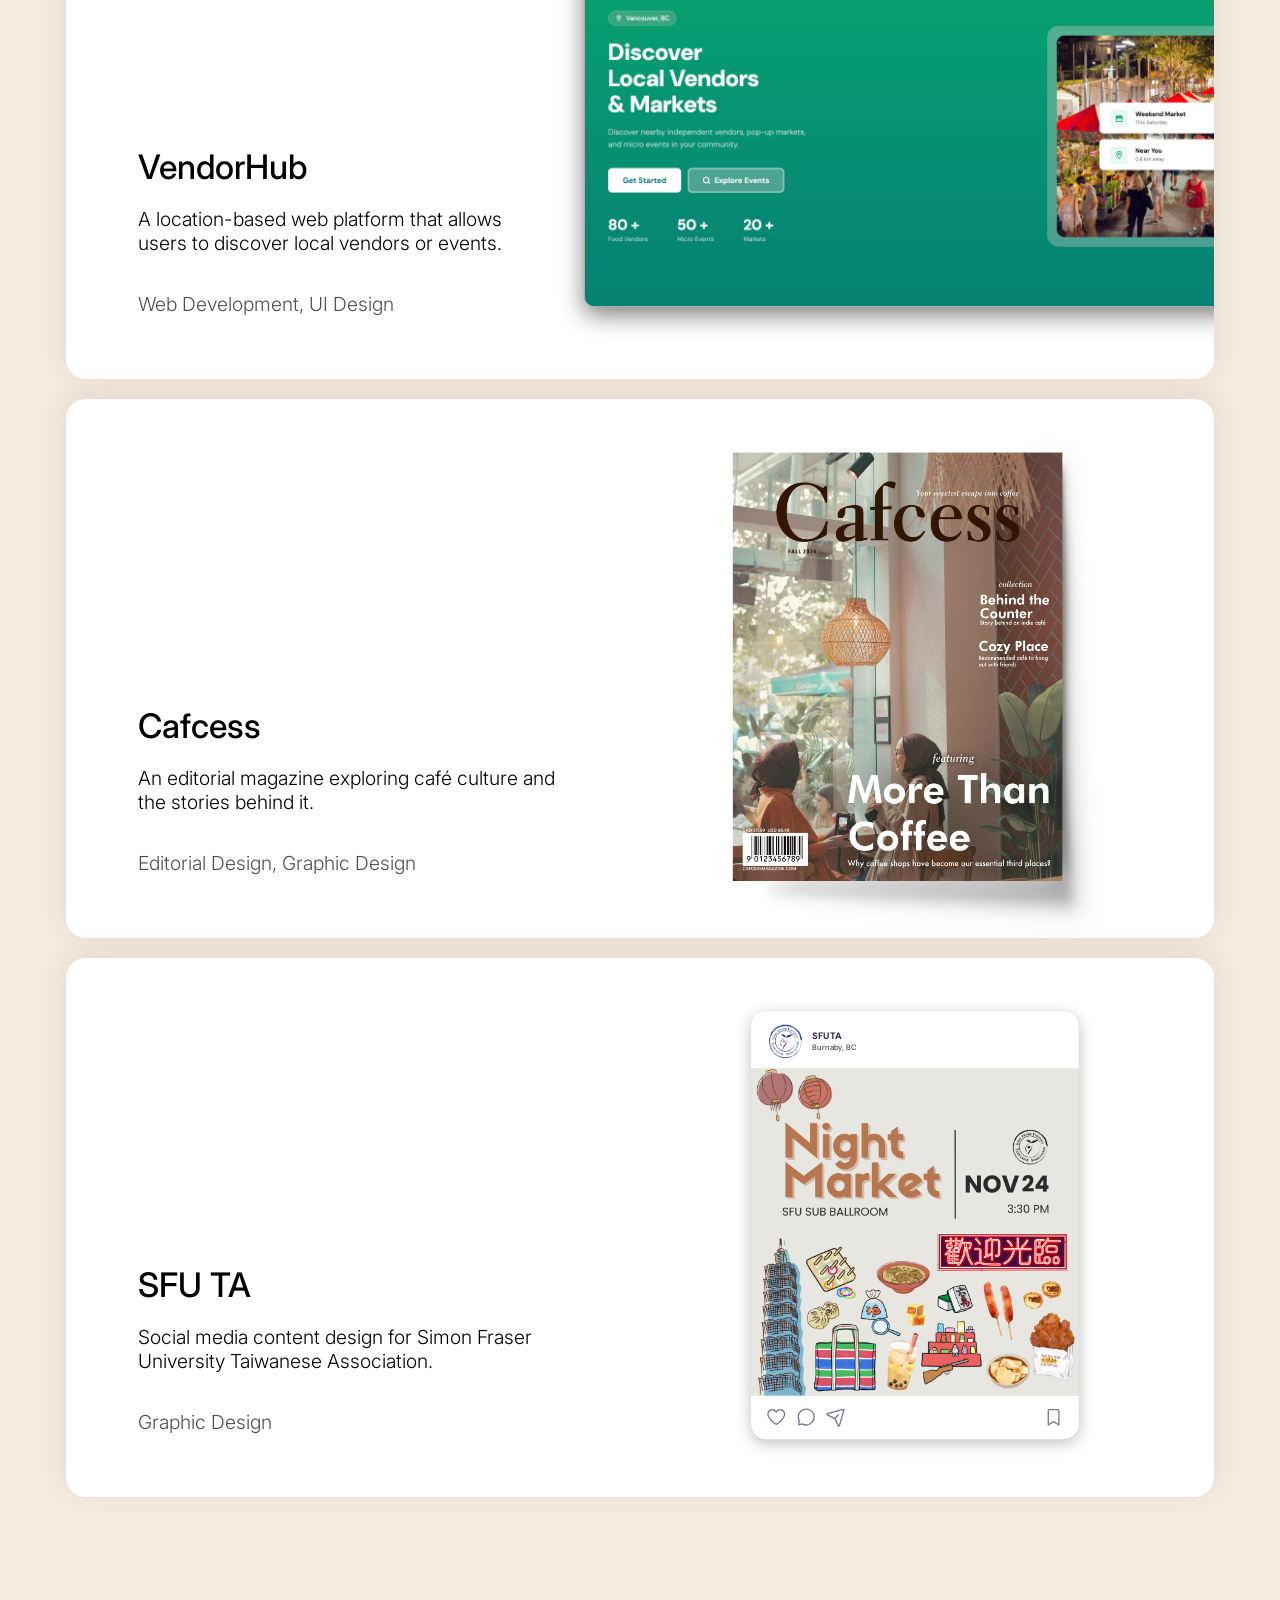
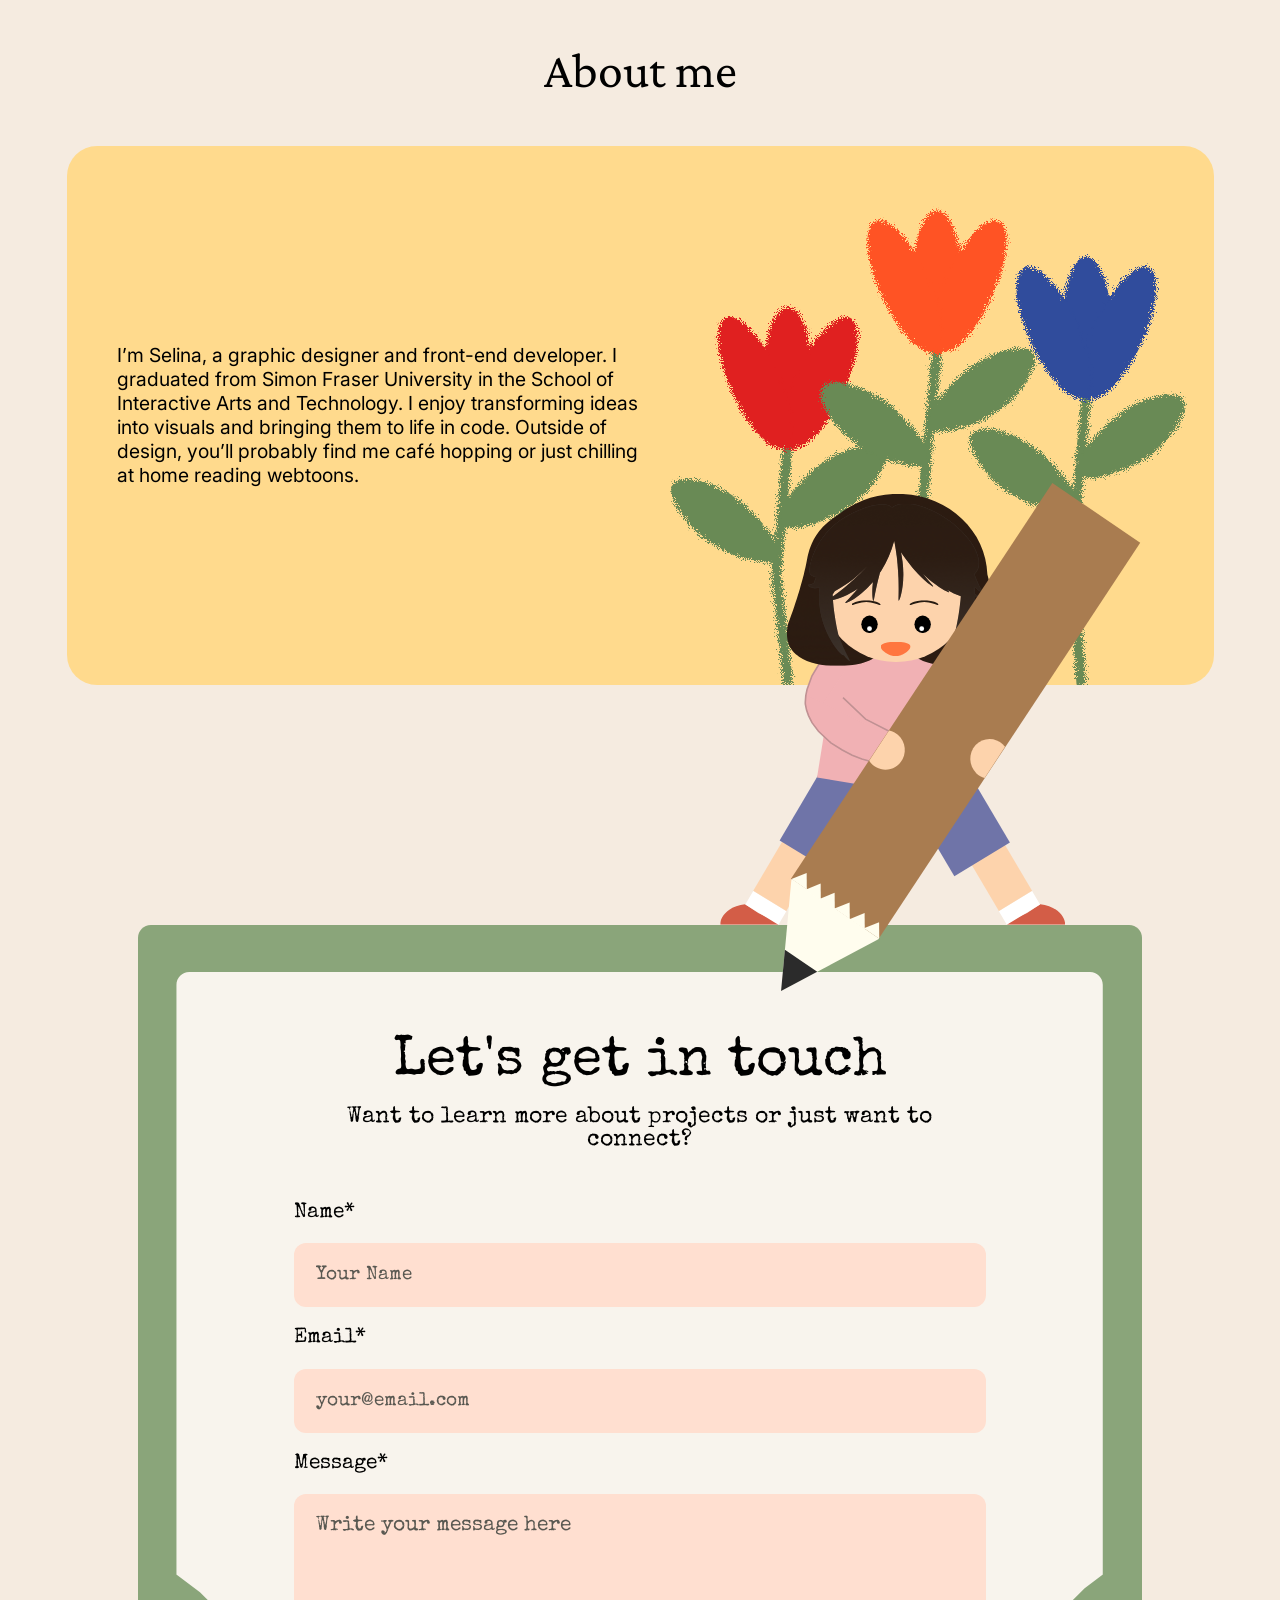
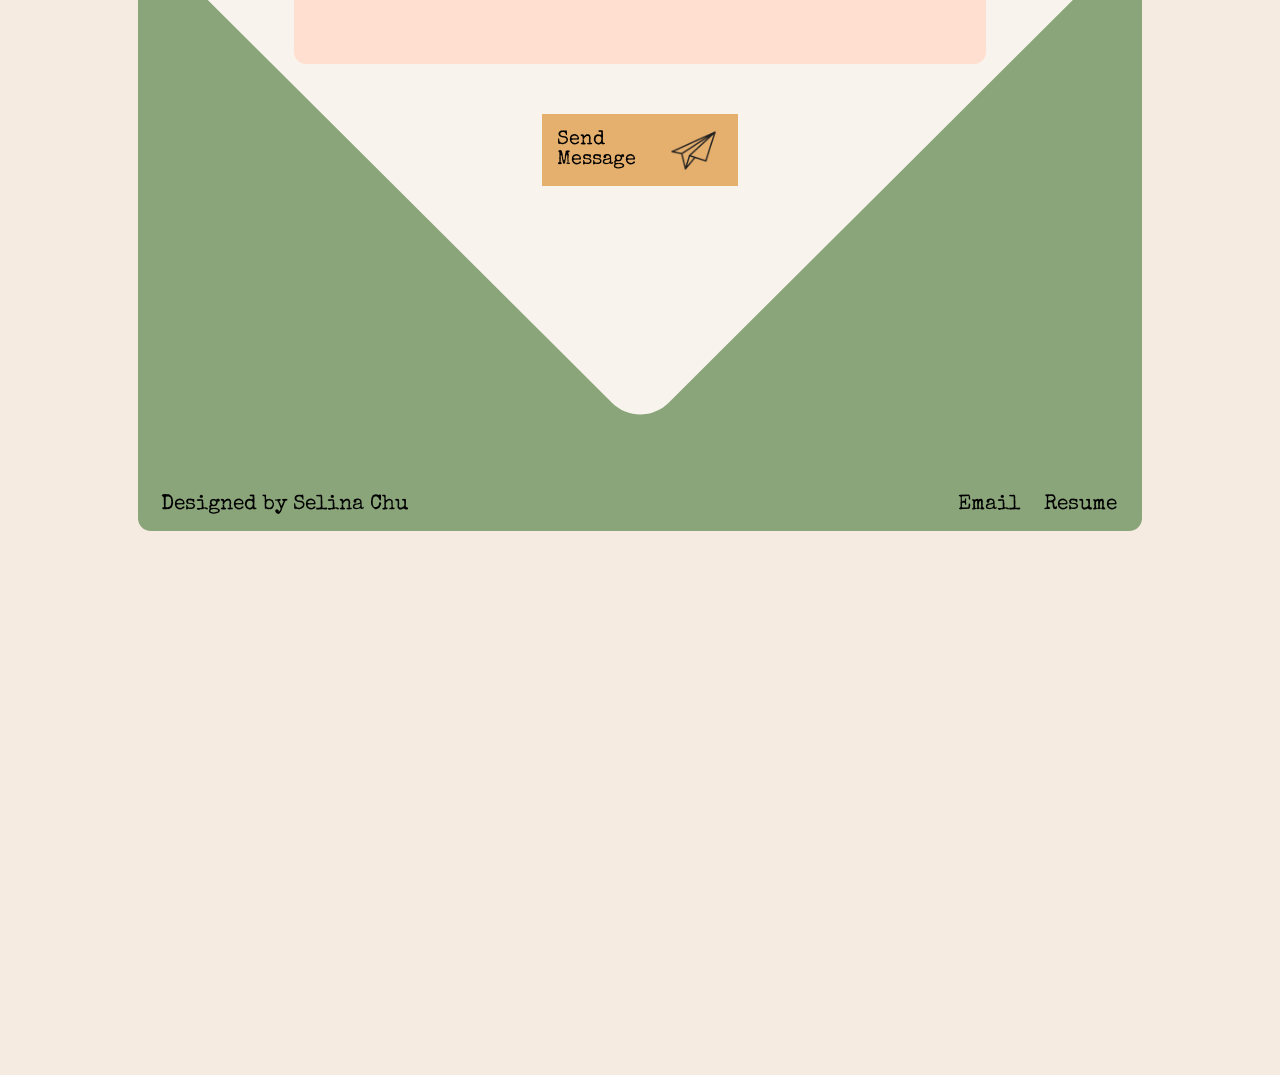
==== commit 1ed4a828: "Add Google Analytics tag" ====
--- a/index.html
+++ b/index.html
@@ -1,22 +1,21 @@
 <!doctype html>
 <html lang="en">
   <head>
+    <!-- Google tag (gtag.js) -->
+    <script async src="https://www.googletagmanager.com/gtag/js?id=G-80F9H3XEJ4"></script>
+    <script>
+      window.dataLayer = window.dataLayer || [];
+      function gtag(){dataLayer.push(arguments);}
+      gtag('js', new Date());
+
+      gtag('config', 'G-80F9H3XEJ4');
+    </script>
     <meta charset="UTF-8" />
     <meta name="viewport" content="width=device-width, initial-scale=1" />
     <title>Selina Chu</title>
     <link rel="icon" href="favicon/favicon.ico" sizes="any" />
-    <link
-      rel="icon"
-      type="image/png"
-      sizes="32x32"
-      href="favicon/favicon-32.png"
-    />
-    <link
-      rel="icon"
-      type="image/png"
-      sizes="16x16"
-      href="favicon/favicon-16.png"
-    />
+    <link rel="icon" type="image/png" sizes="32x32" href="favicon/favicon-32.png" />
+    <link rel="icon" type="image/png" sizes="16x16" href="favicon/favicon-16.png" />
     <link rel="apple-touch-icon" href="favicon/apple-touch-icon.png" />
     <meta name="description" content="Portfolio of Selina Chu" />
     <link rel="preconnect" href="https://fonts.googleapis.com" />
@@ -26,10 +25,6 @@
       rel="stylesheet"
     />
     <link rel="stylesheet" href="styles.css" />
-    <script>
-      window.va = window.va || function () { (window.vaq = window.vaq || []).push(arguments); };
-    </script>
-    <script defer src="/_vercel/insights/script.js"></script>
   </head>
   <body>
     <!-- Phone menu sheet (opened by the hamburger in the header) -->
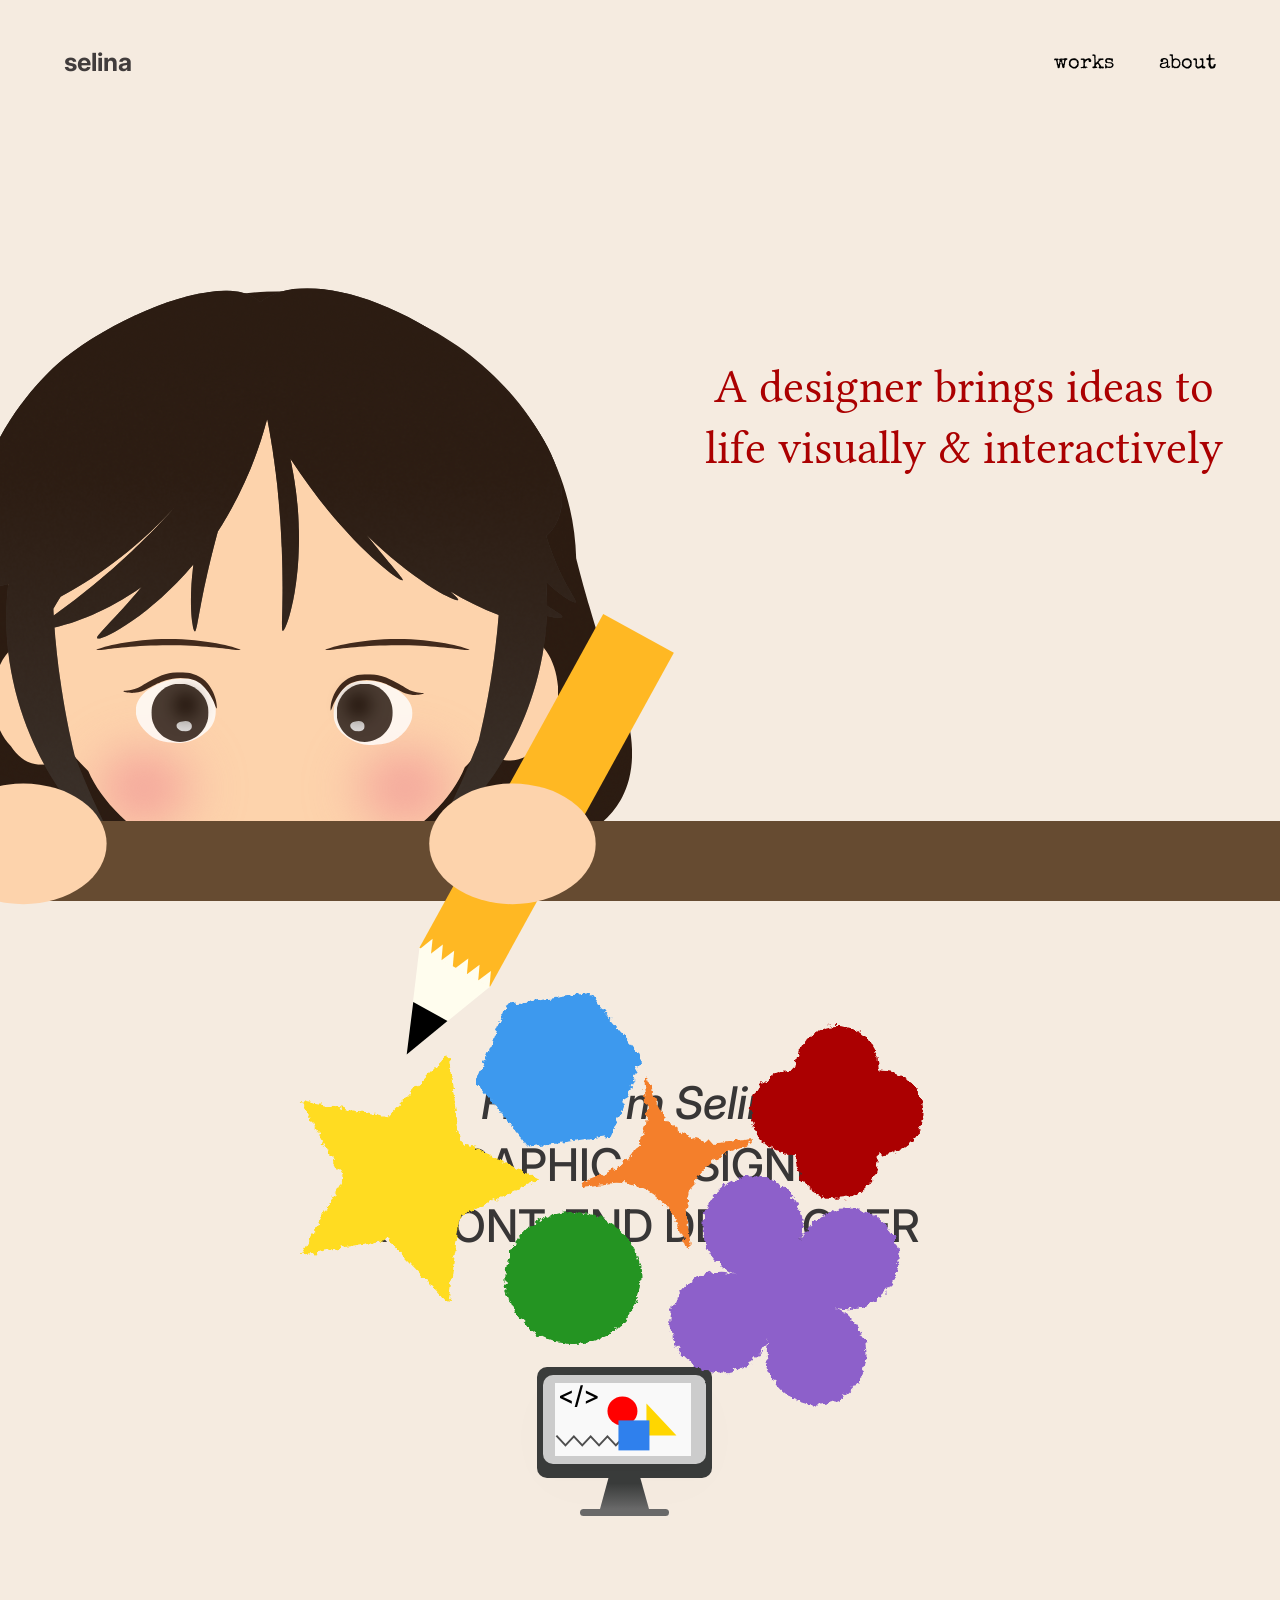
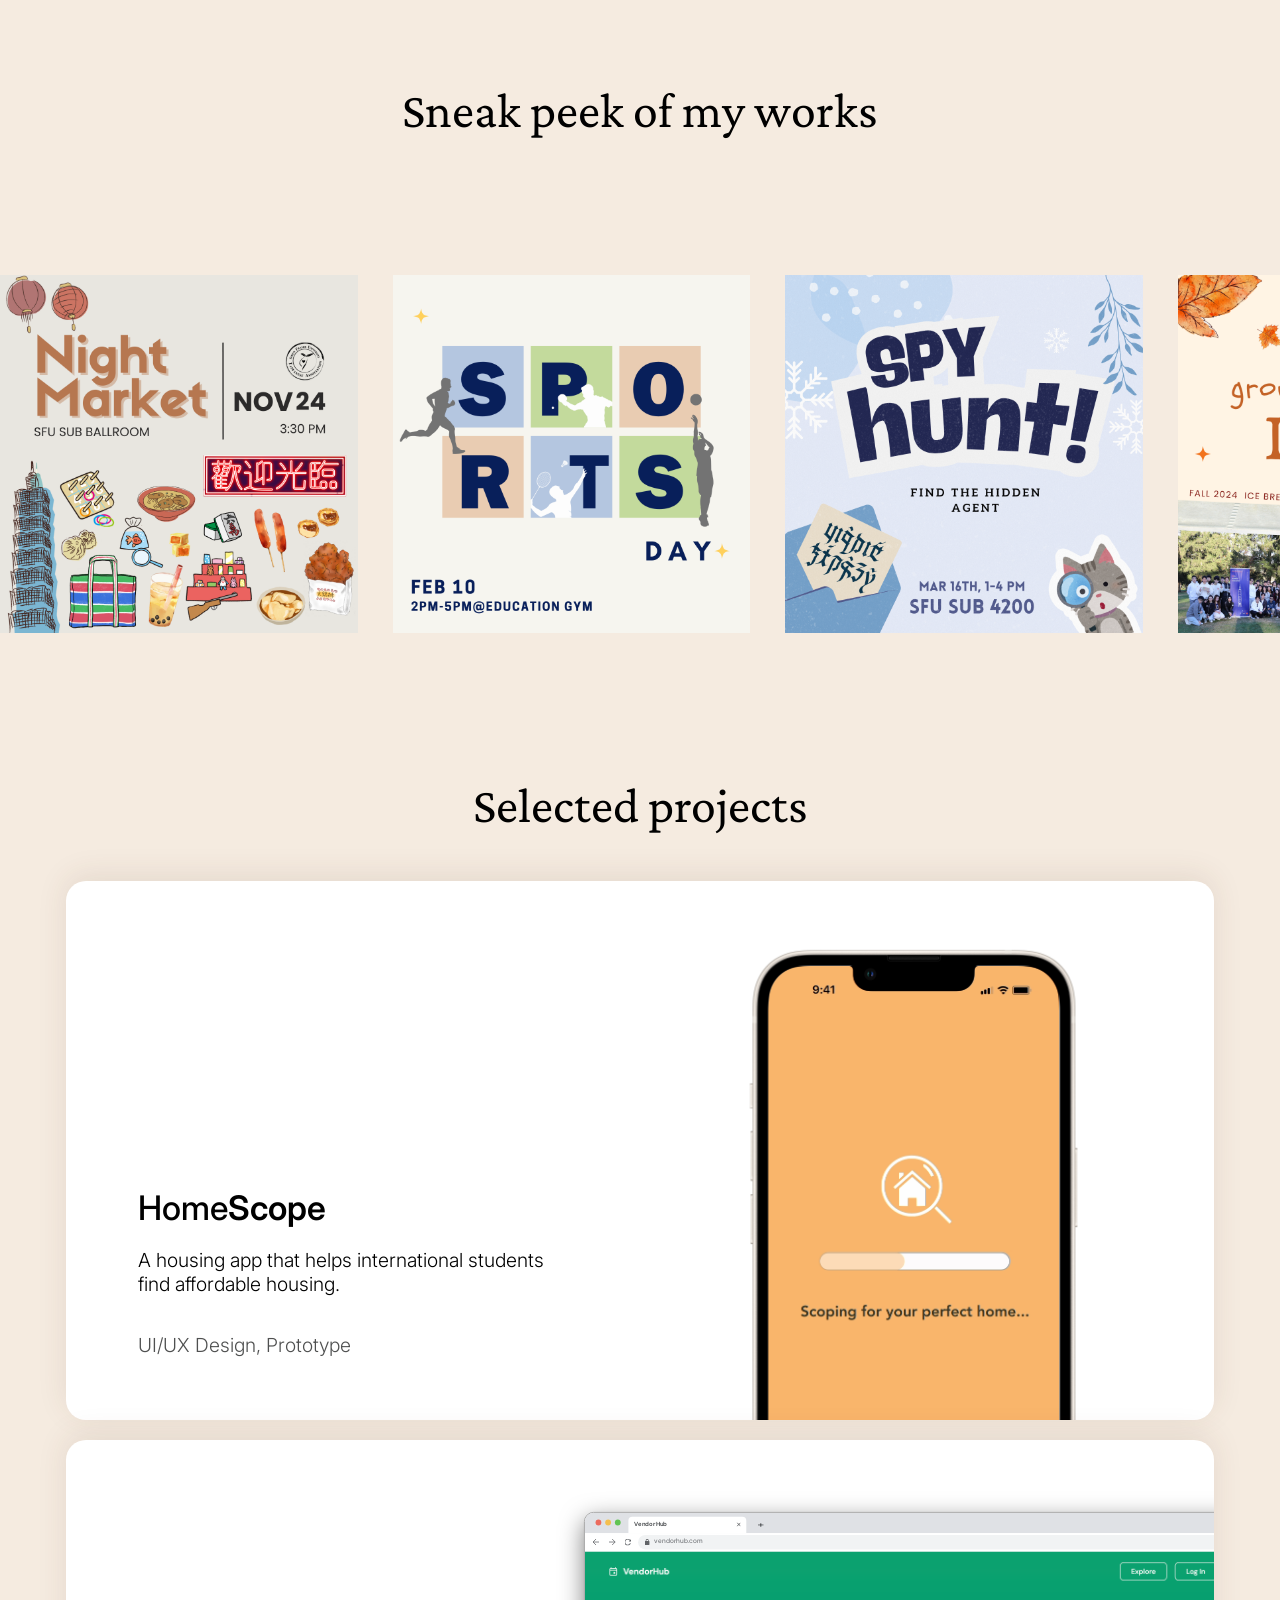
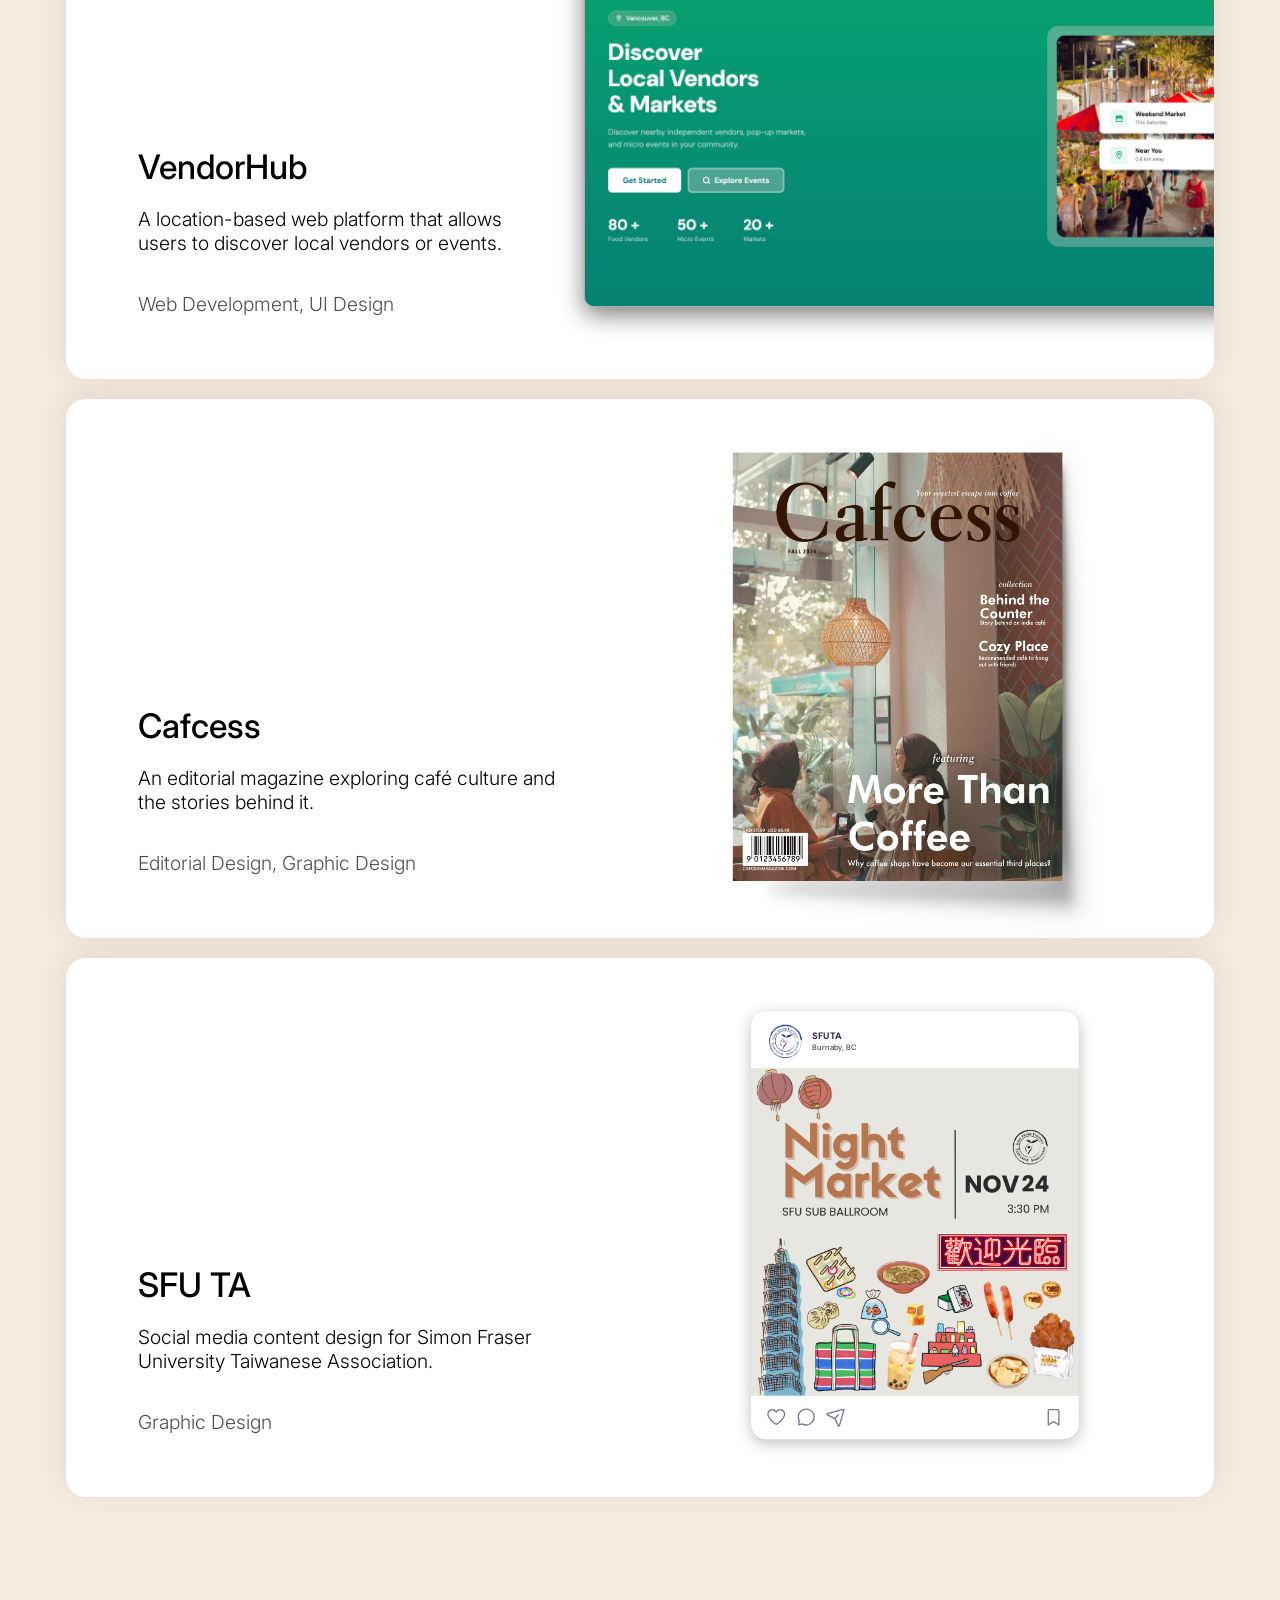
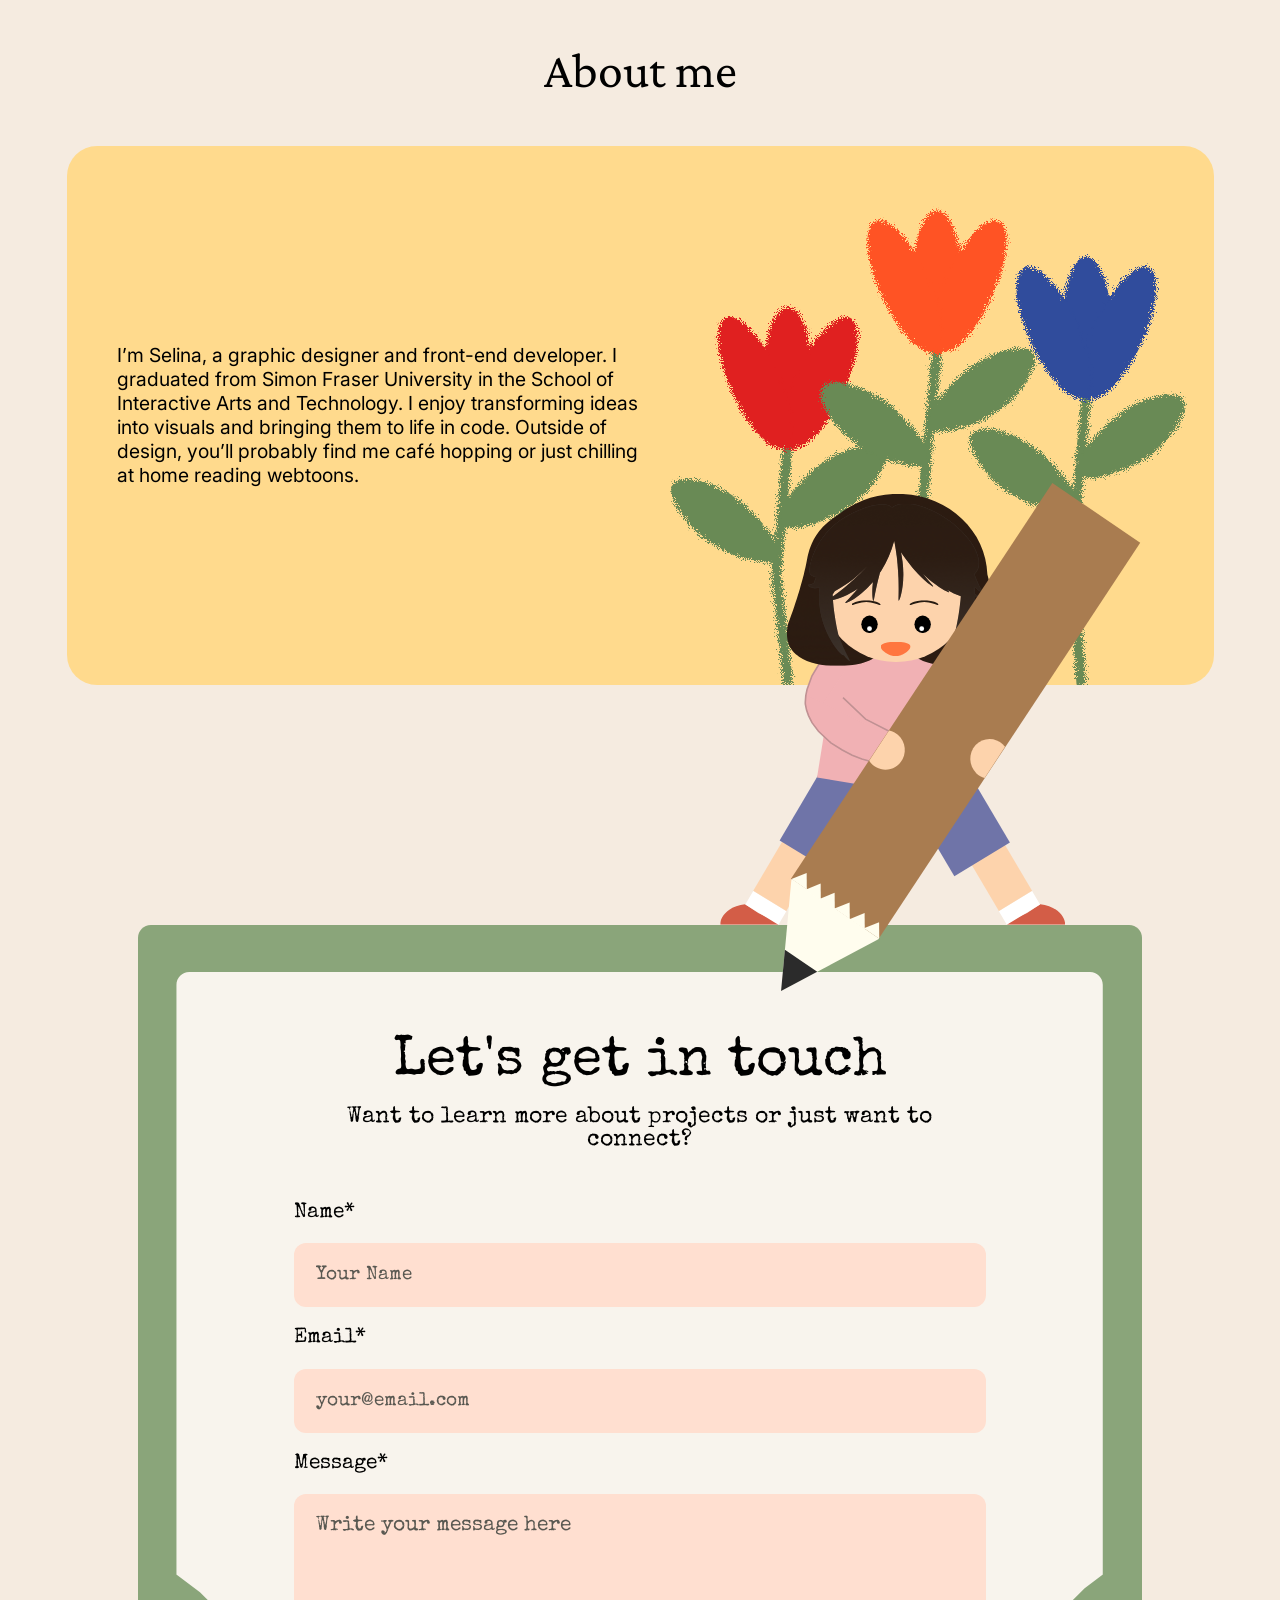
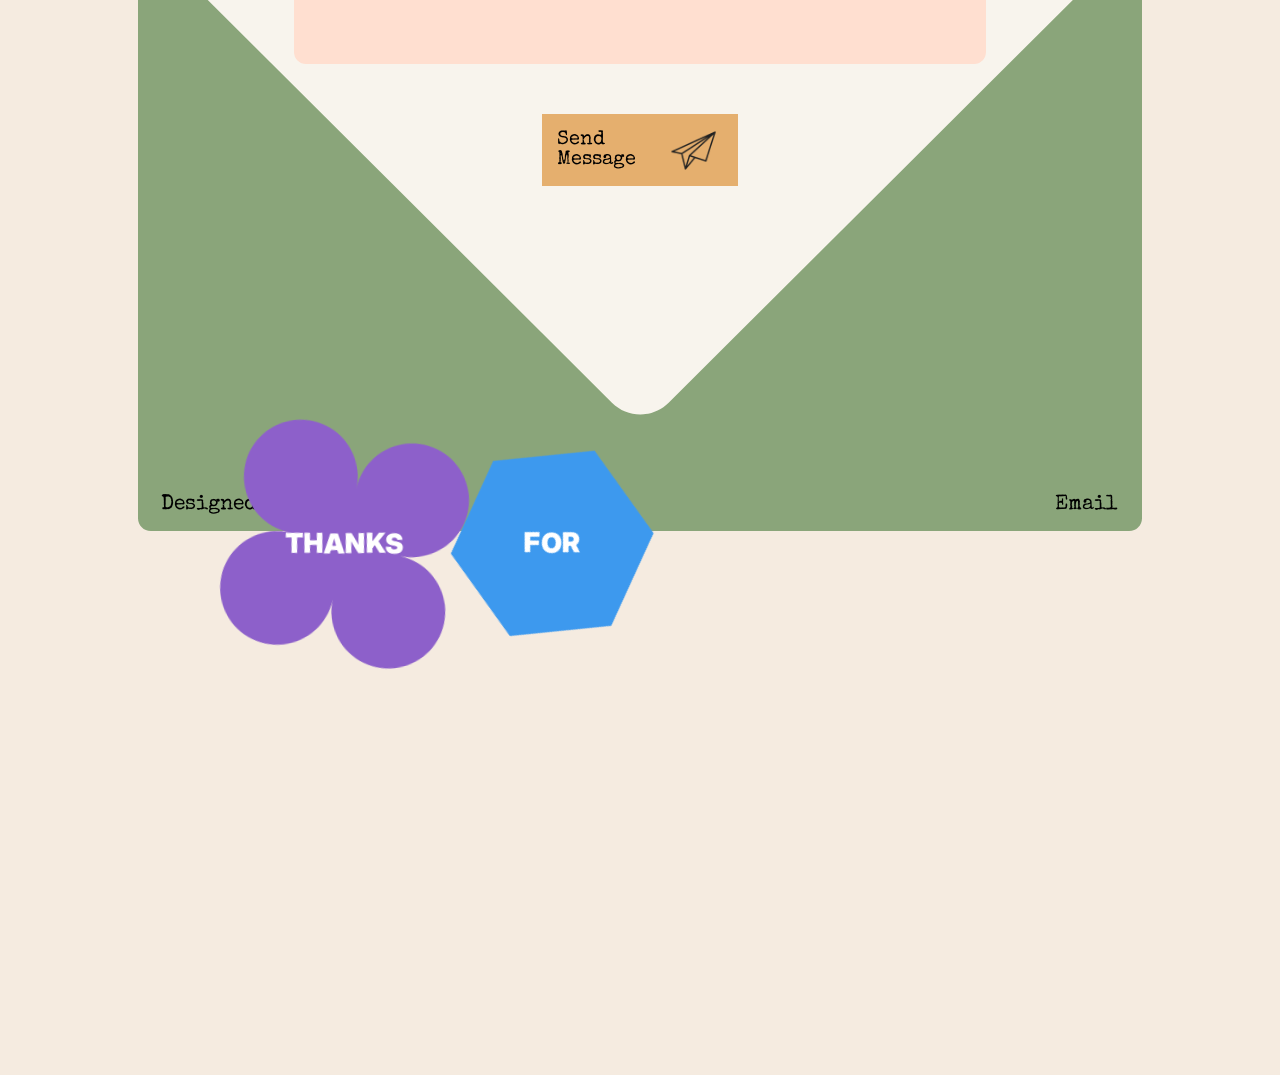
==== commit 5ce388f1: "Hide resume link" ====
--- a/index.html
+++ b/index.html
@@ -734,7 +734,7 @@
                 >copy email</span
               >
             </button>
-            <a href="#" target="_blank" rel="noopener">Resume</a>
+            <!-- <a href="#" target="_blank" rel="noopener">Resume</a> -->
           </div>
         </footer>
       </section>
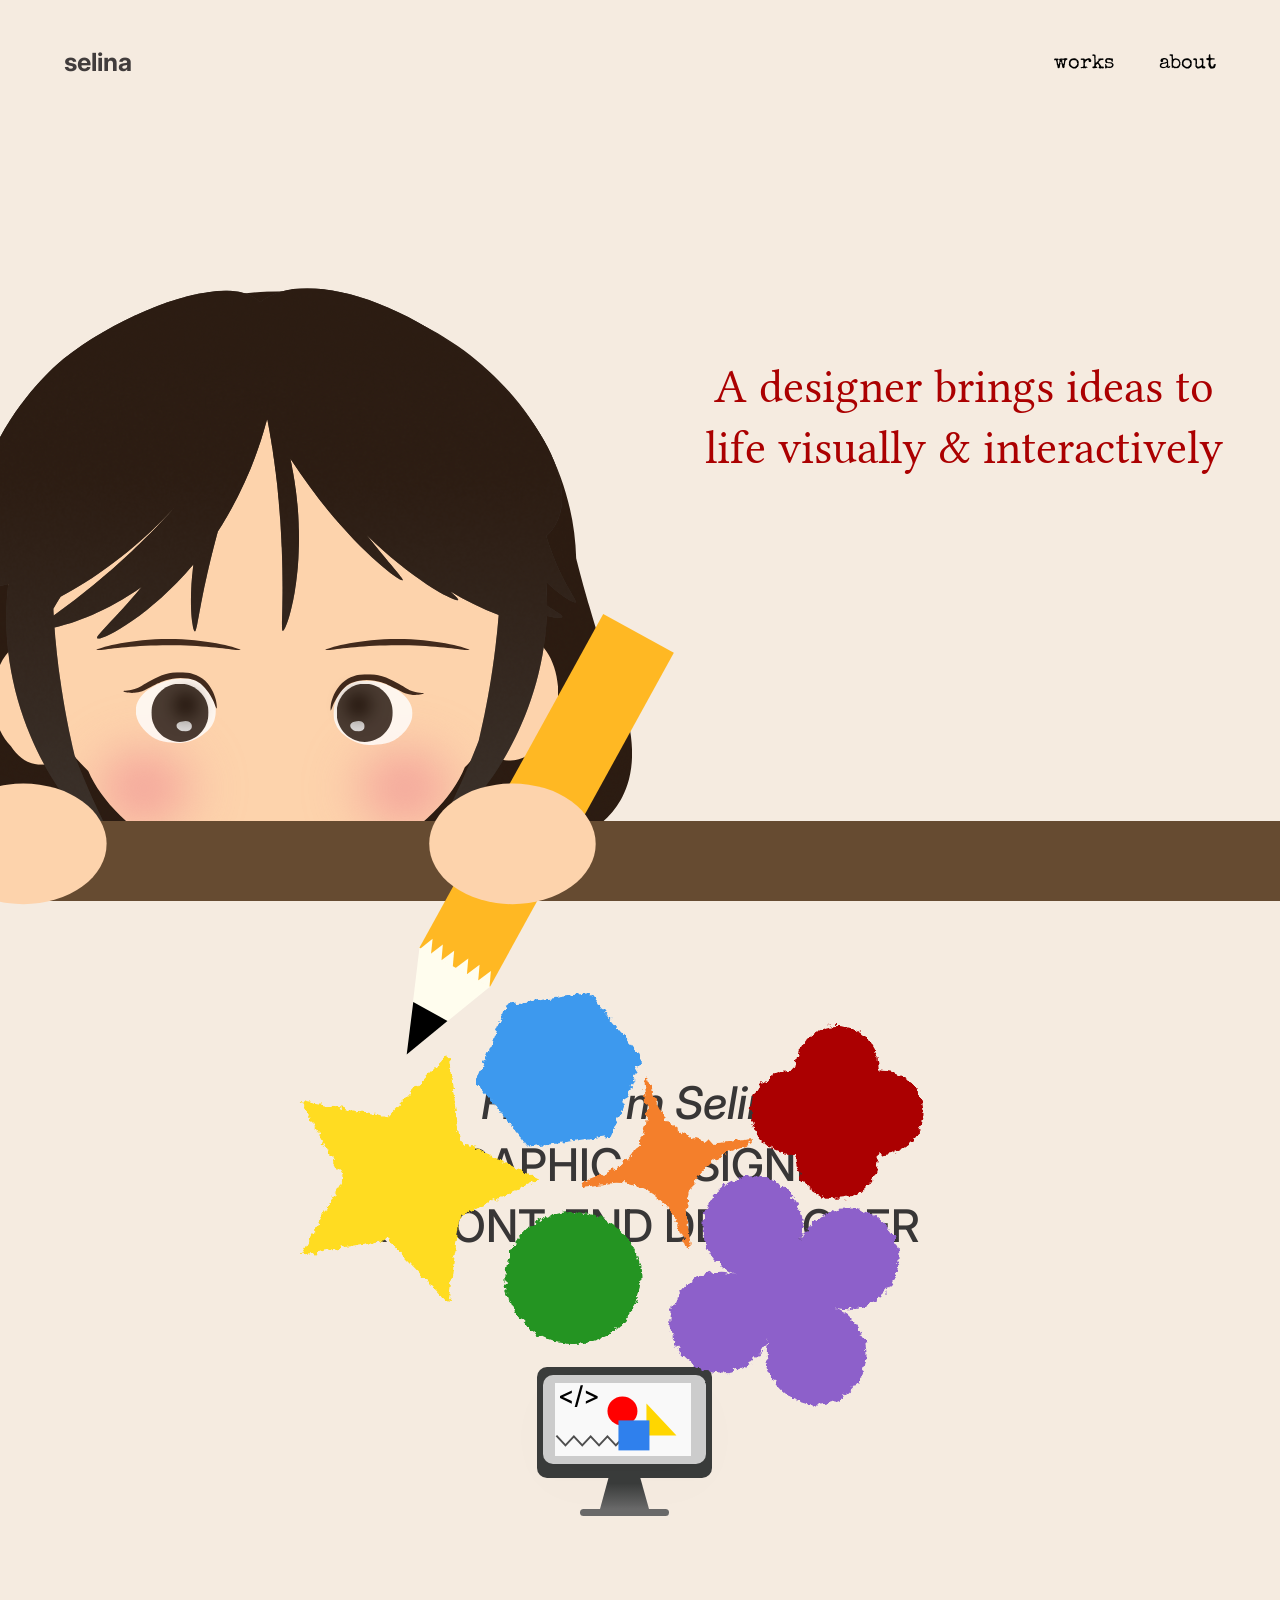
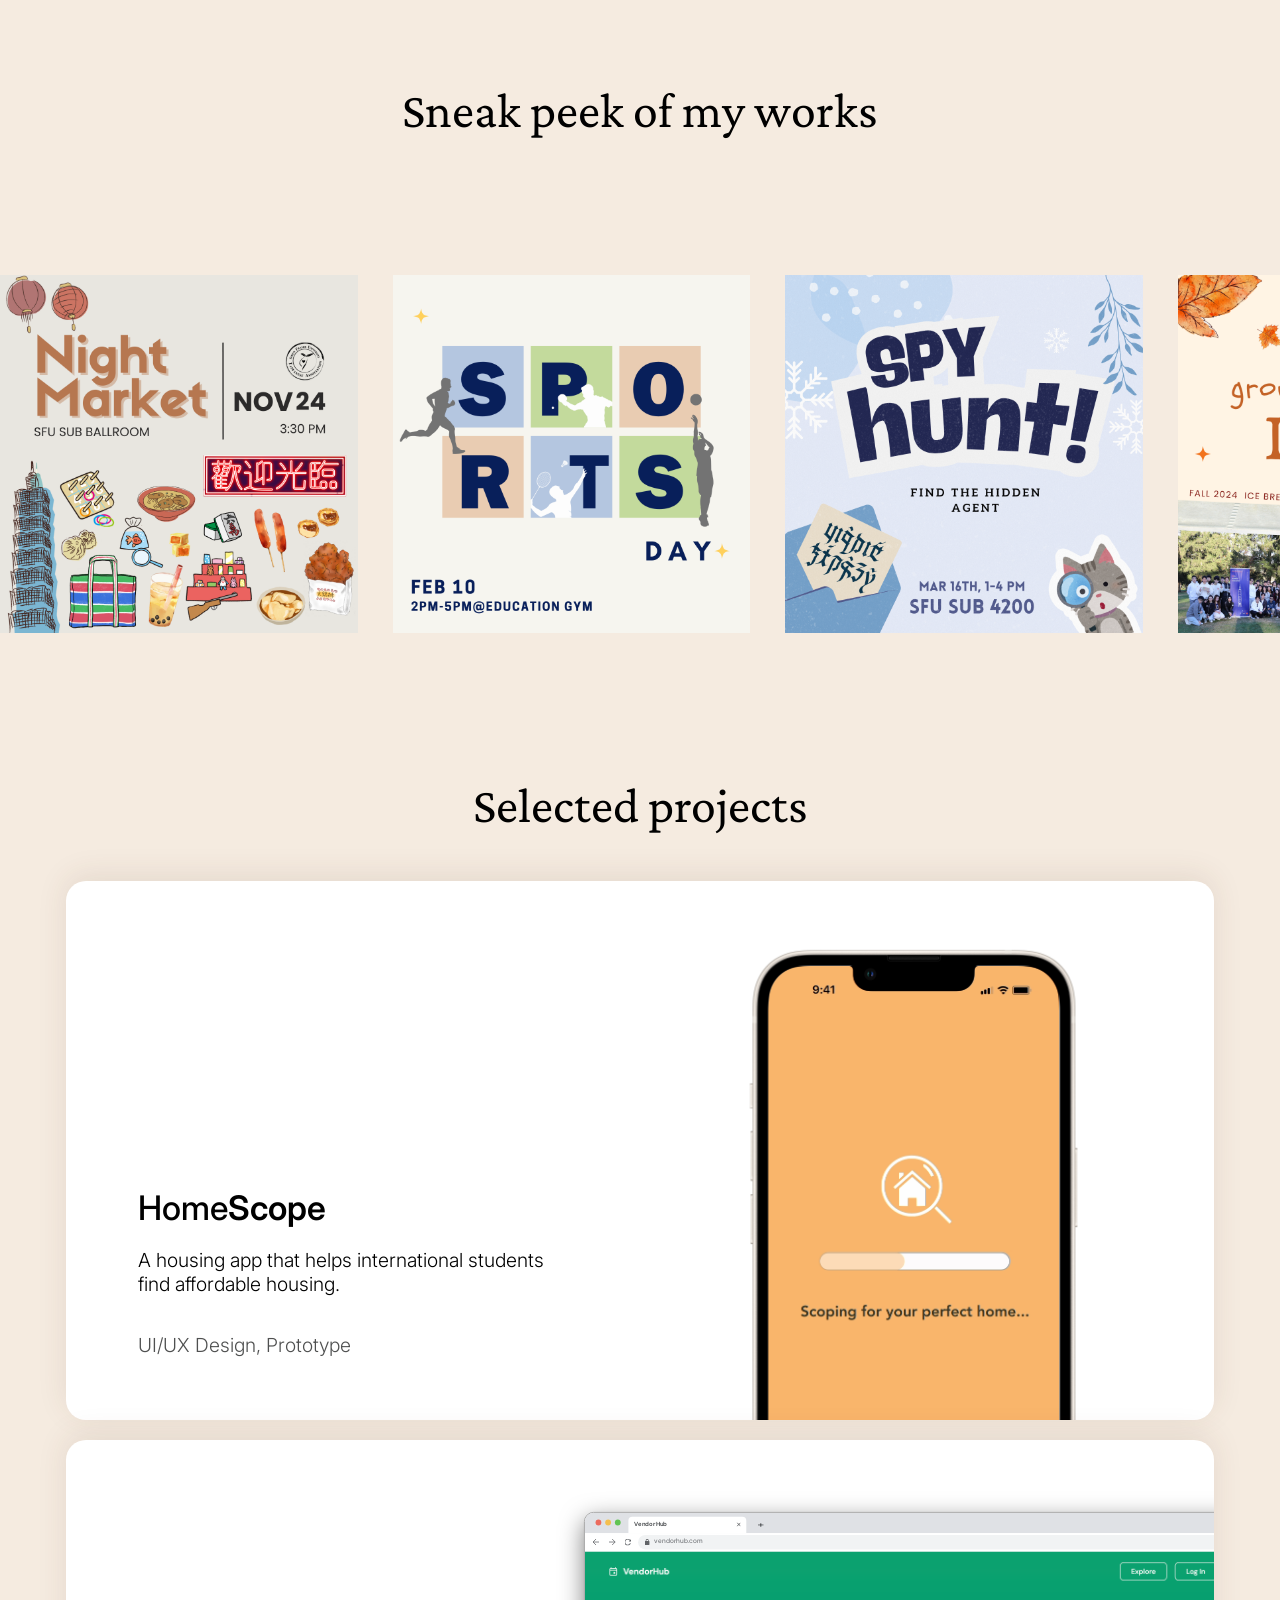
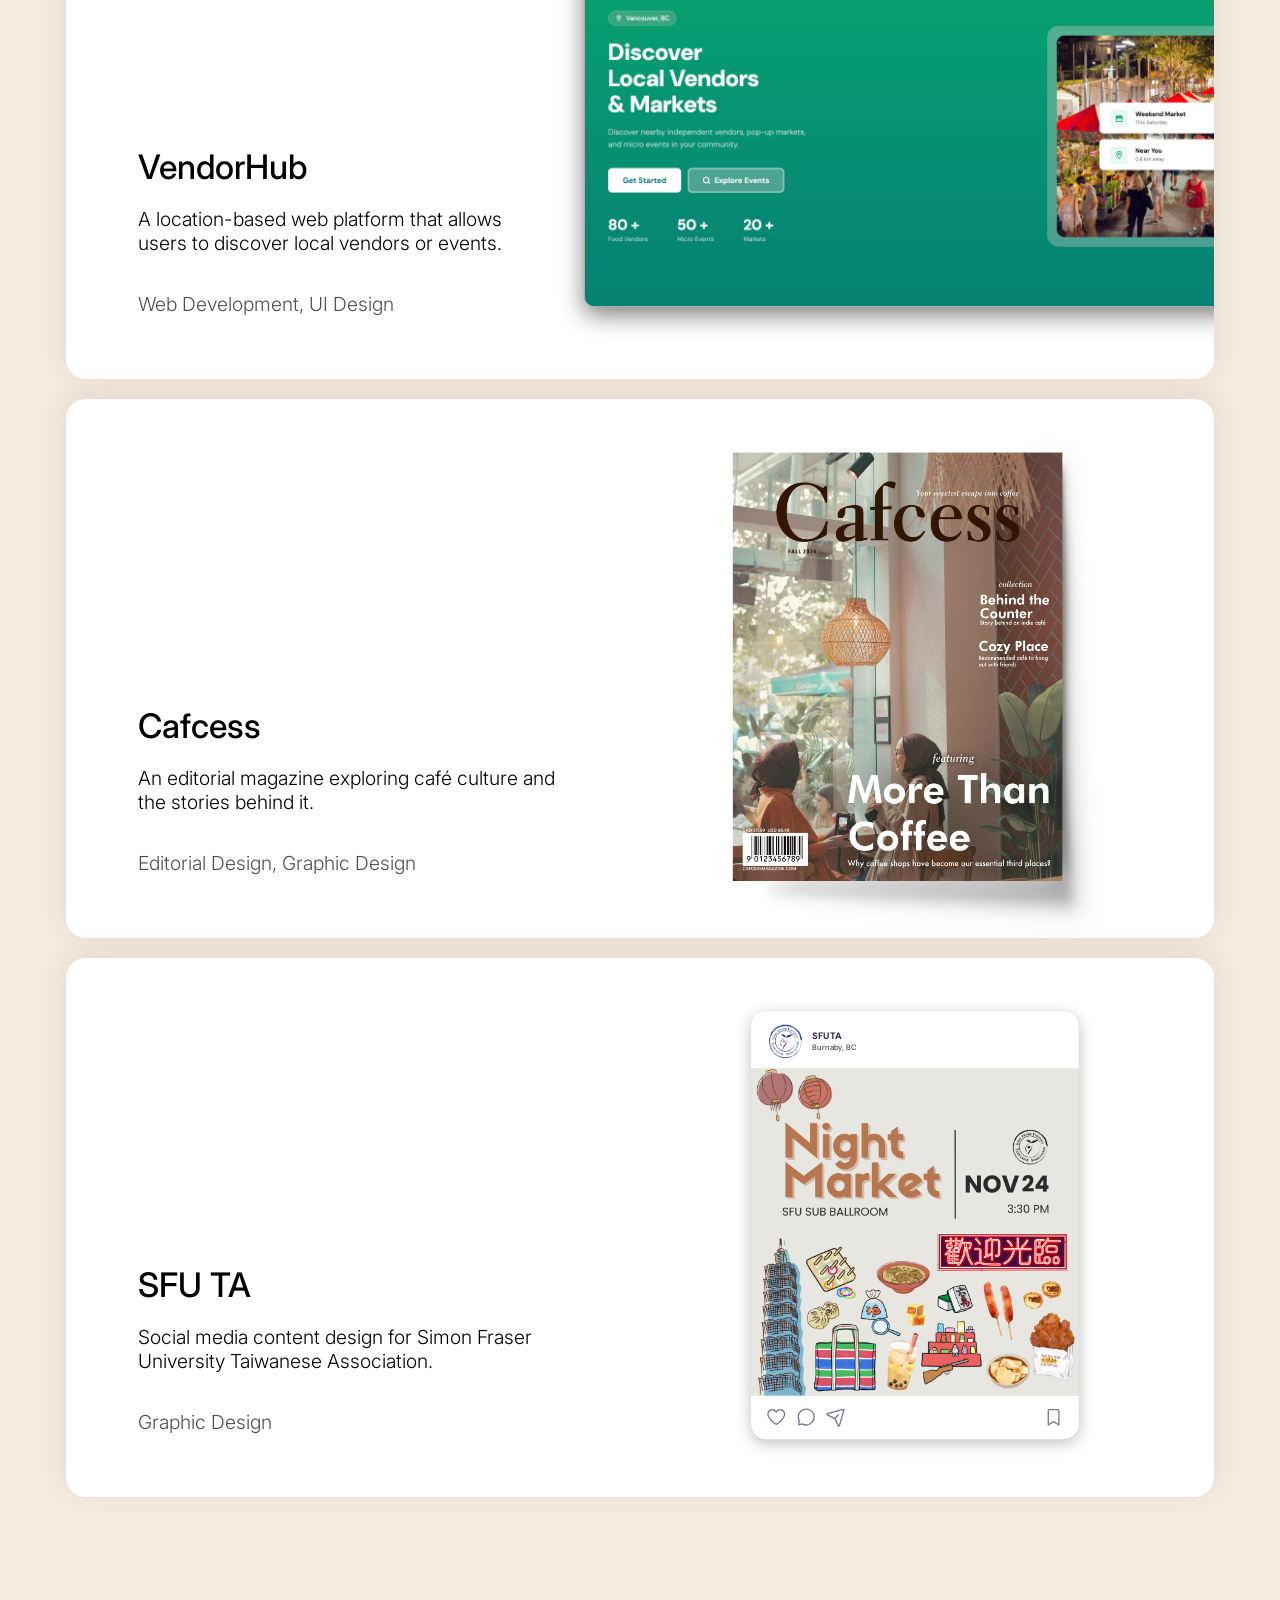
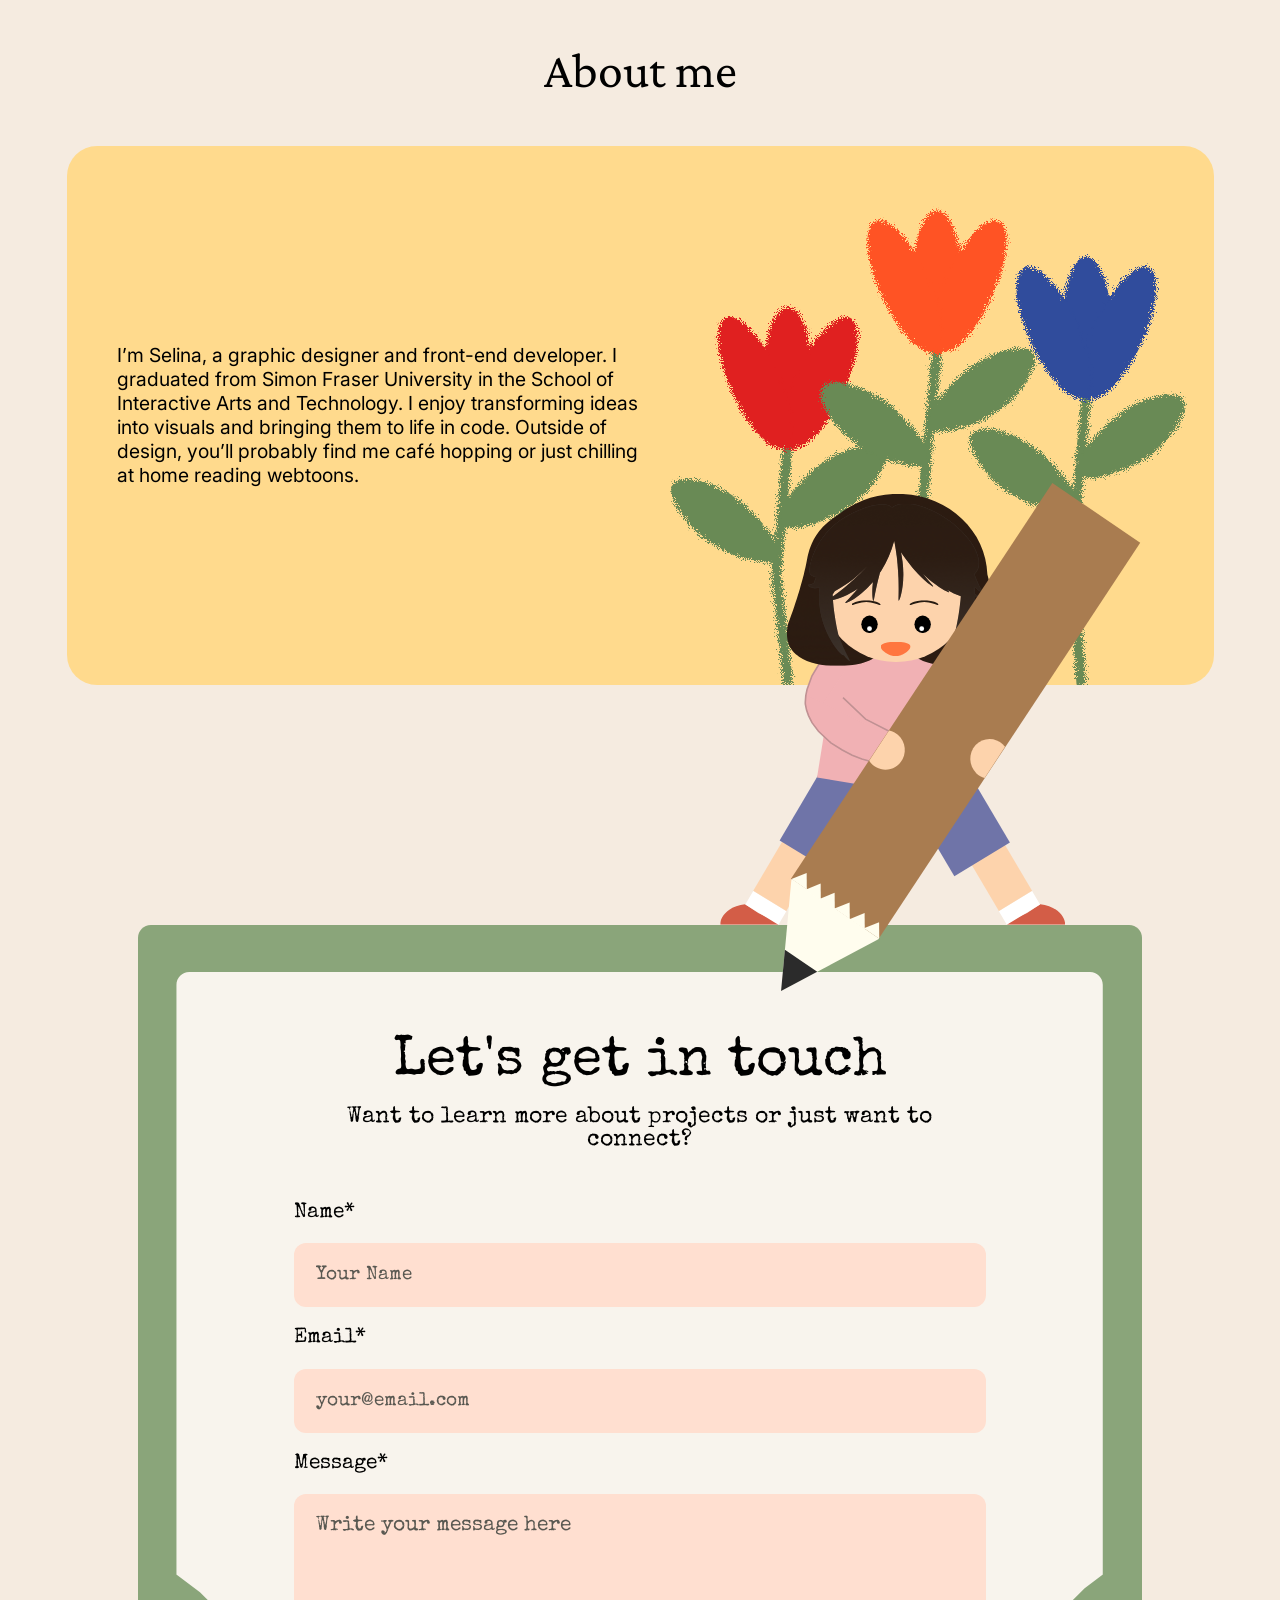
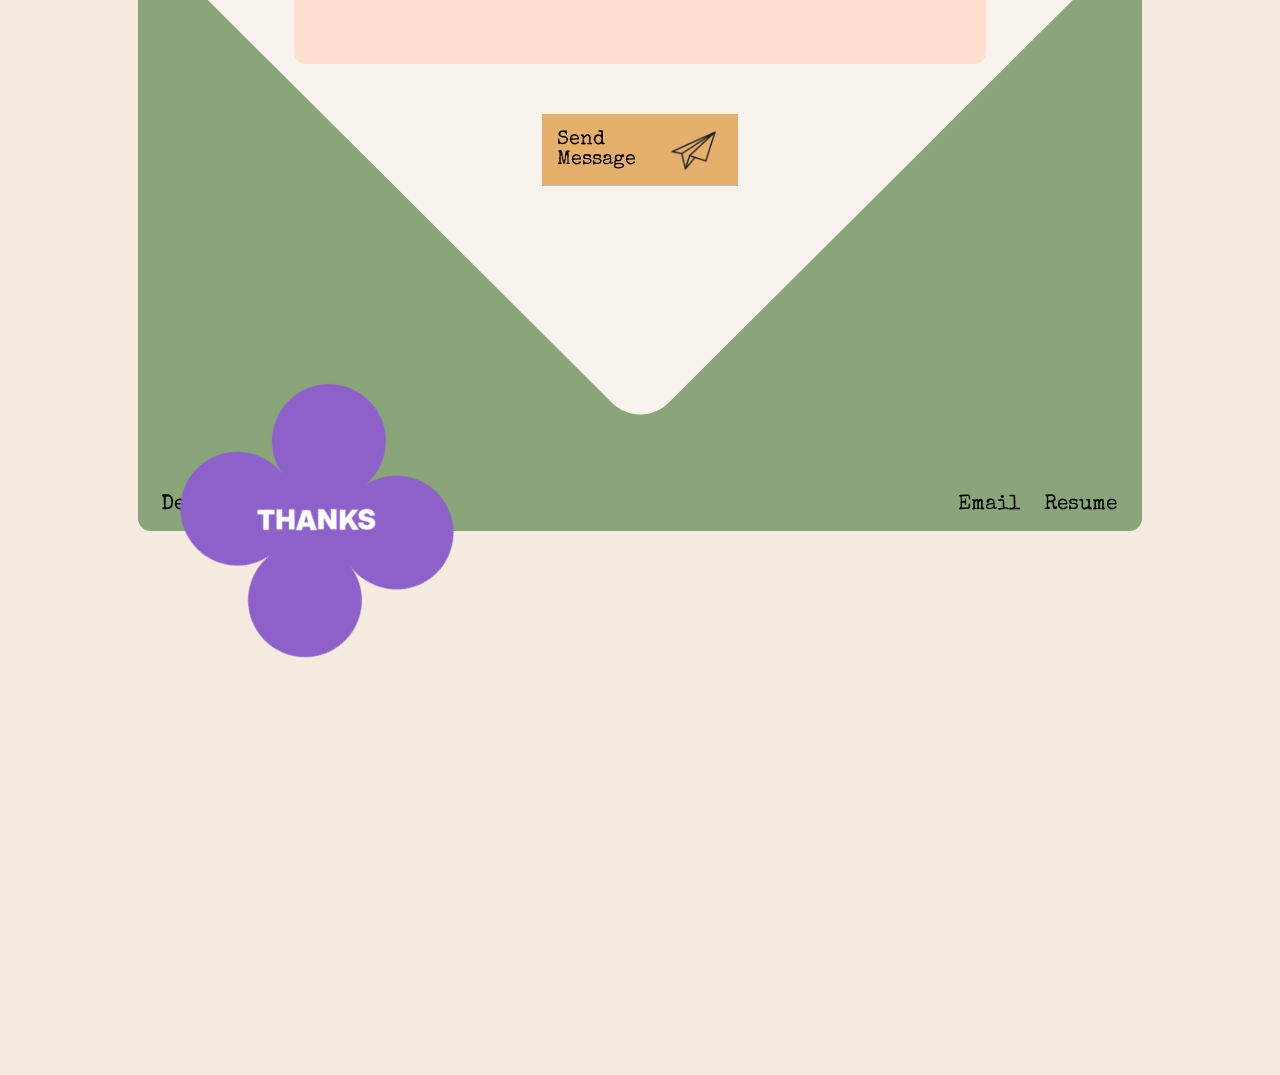
==== commit 11c08826: "Add resume link" ====
--- a/index.html
+++ b/index.html
@@ -734,7 +734,12 @@
                 >copy email</span
               >
             </button>
-            <!-- <a href="#" target="_blank" rel="noopener">Resume</a> -->
+            <a
+              href="https://drive.google.com/file/d/12h9v1fJZ1apxLBxtXbHRCwmv983nA5Uq/view?usp=sharing"
+              target="_blank"
+              rel="noopener"
+              >Resume</a
+            >
           </div>
         </footer>
       </section>
